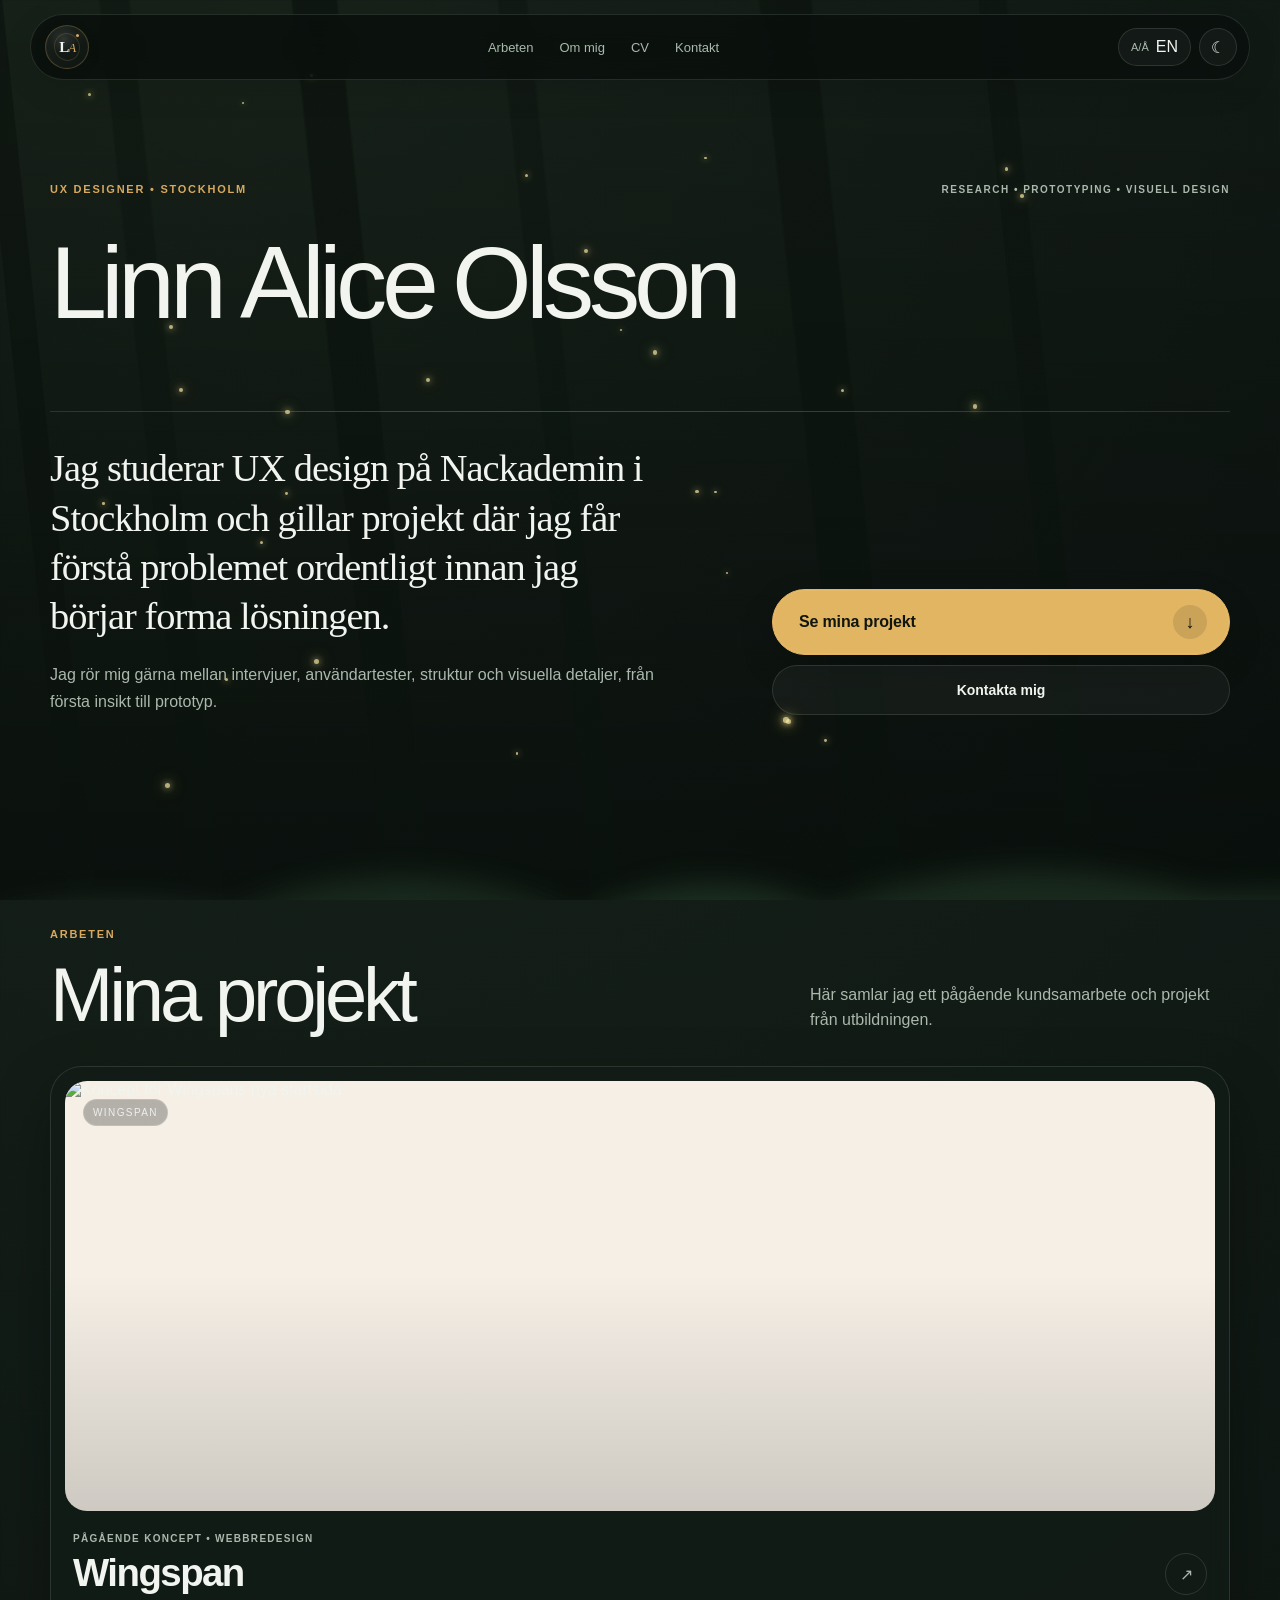
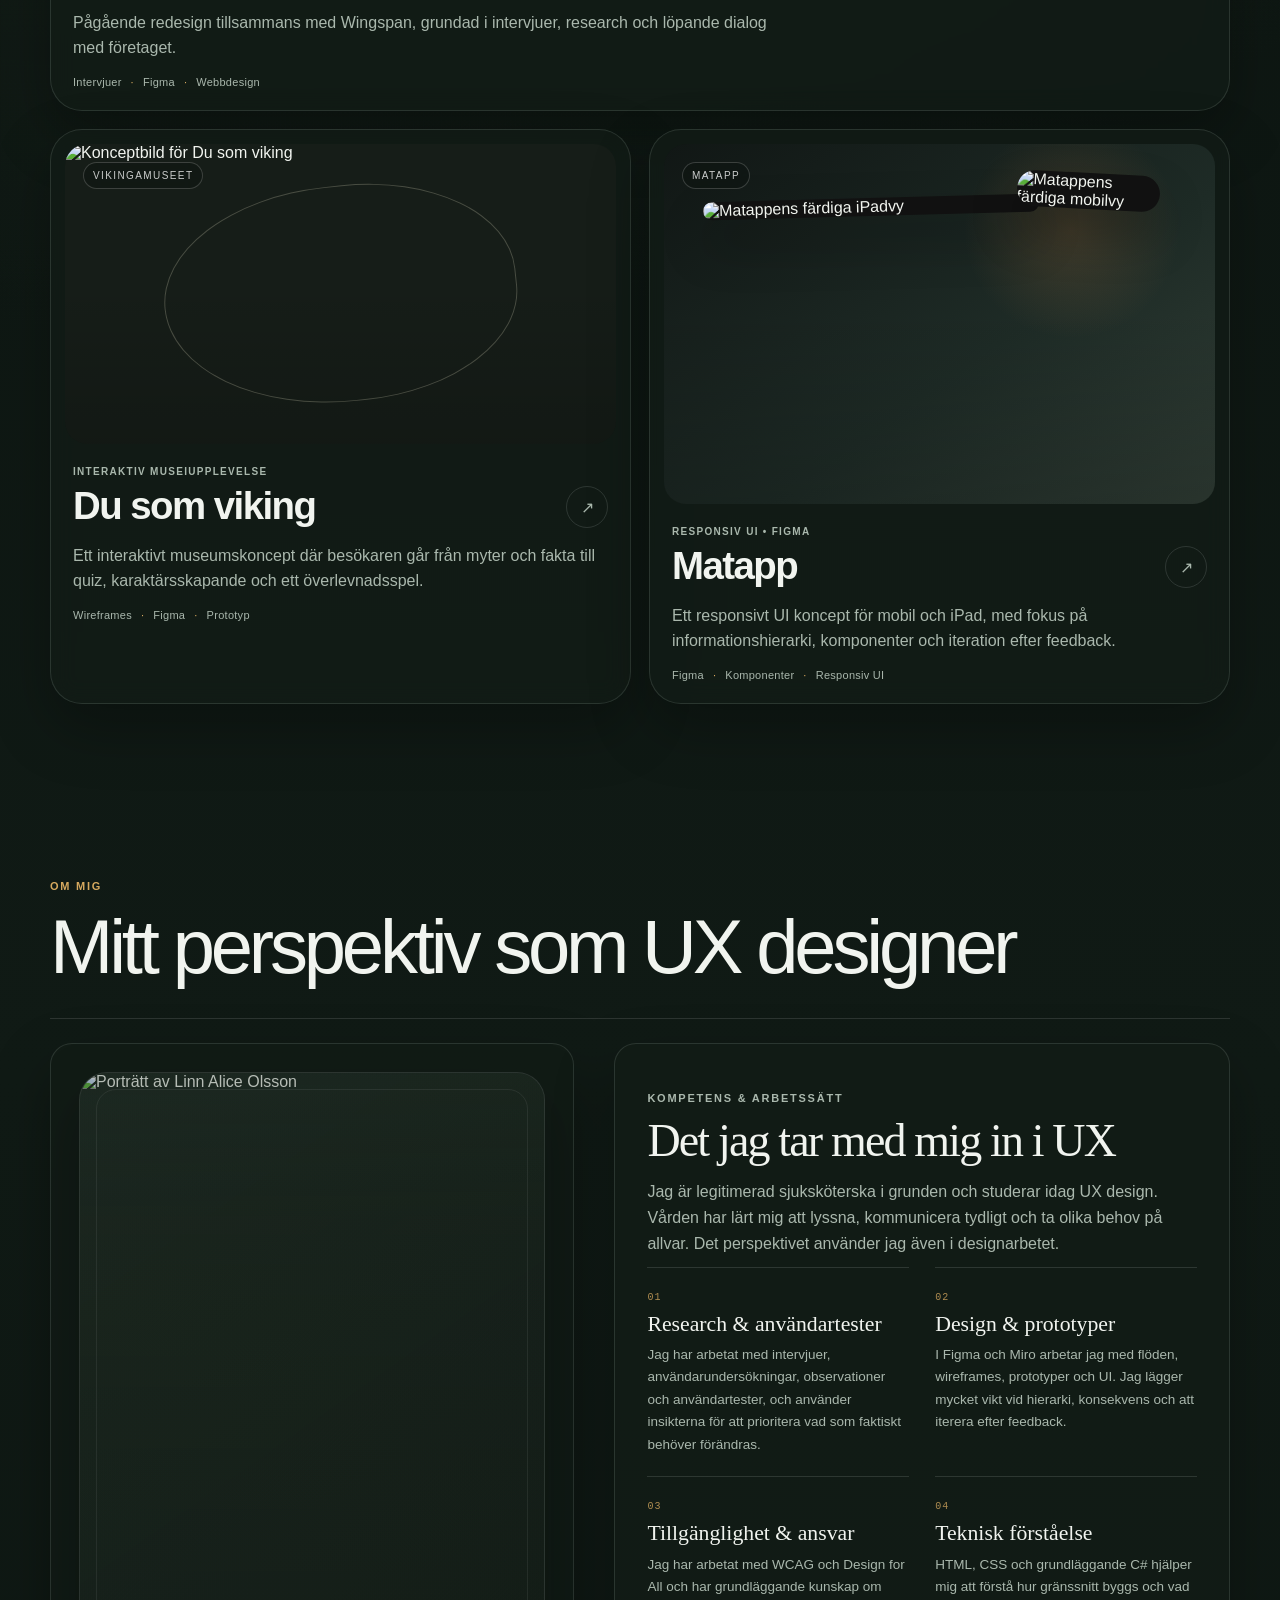
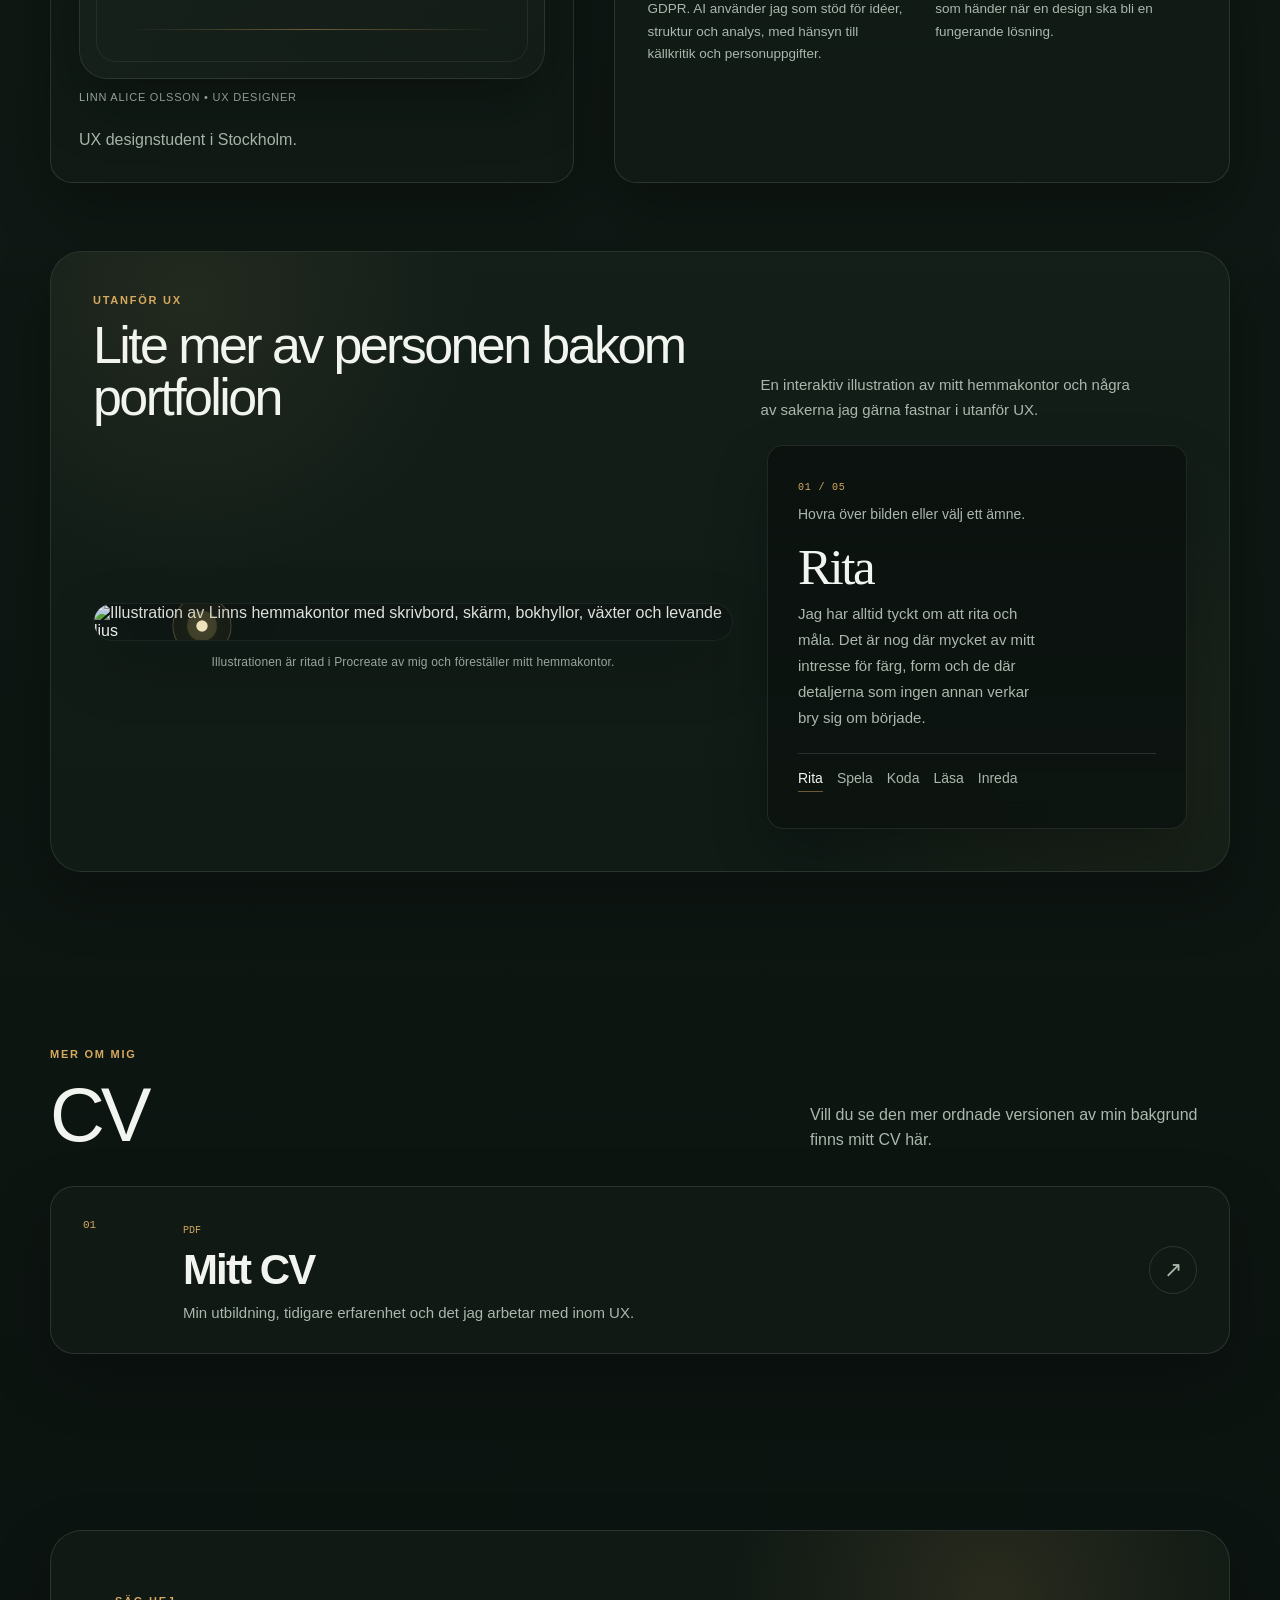
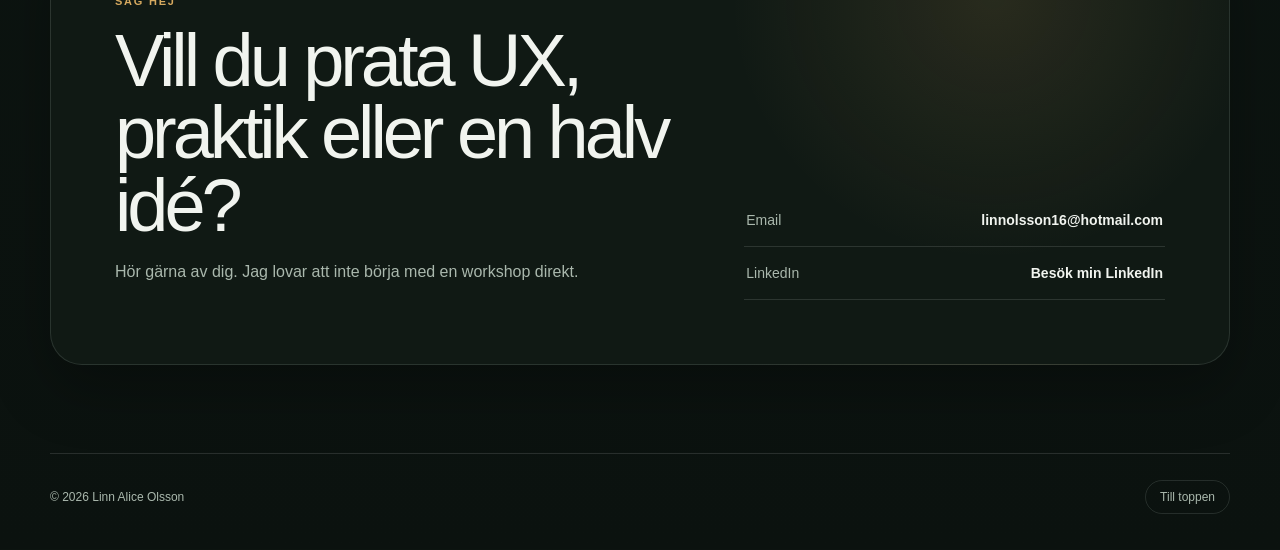
==== index.html @ 0272a180 "Add files via upload" ====
<!doctype html>
<html lang="sv" data-theme="dark">
<head>
 <meta charset="utf-8" />
 <meta name="viewport" content="width=device-width, initial-scale=1" />
 <meta name="description" content="Portfolio för Linn Alice Olsson, UX Designer i Stockholm" />
 <title>Linn Alice Olsson | UX Designer</title>
 <link rel="stylesheet" href="styles.css" />
 <script>
  // Dark mode is the default. If the visitor has chosen before, remember it.
  const savedTheme = localStorage.getItem("linnalice-theme");
    document.documentElement.dataset.theme = savedTheme || "dark";
 </script>
</head>

<body>
 <div class="forest-backdrop" aria-hidden="true"></div>
 <div class="fireflies" id="fireflies" aria-hidden="true"></div>

 <header class="site-header">
  <a class="brand brand-icon-only" href="index.html" aria-label="Linn Alice Olsson, startsida">
      <span class="brand-mark brand-mark-refined" aria-hidden="true">
        <span class="brand-monogram">
          <span class="brand-l">L</span><span class="brand-a">A</span>
        </span>
        <span class="brand-orbit"></span>
        <span class="brand-dot"></span>
      </span>
    </a>

  <button class="mobile-menu-btn" type="button" aria-label="Öppna meny" aria-expanded="false">
   <span></span><span></span>
  </button>

  <nav class="main-nav" aria-label="Primary navigation">
   <a href="#work" data-i18n="navWork">Arbeten</a>
   <a href="#about" data-i18n="navAbout">Om mig</a>
   <a href="#documents" data-i18n="navDocuments">CV</a>
   <a href="#contact" data-i18n="navContact">Kontakt</a>
  </nav>

  <div class="nav-actions">
   <button class="control-btn" id="languageToggle" type="button" aria-label="Switch language">
    <span class="control-icon" aria-hidden="true">A/Å</span>
    <span id="languageLabel">EN</span>
   </button>

   <button class="control-btn icon-only" id="themeToggle" type="button" aria-label="Switch theme">
    <span class="theme-icon moon" aria-hidden="true">☾</span>
    <span class="theme-icon sun" aria-hidden="true">☀</span>
   </button>
  </div>
 </header>

 <main>
  <section class="hero section-shell">
   <div class="hero-topline">
    <p class="eyebrow" data-i18n="heroEyebrow">UX DESIGNER • STOCKHOLM</p>
    <p class="hero-meta" data-i18n="heroMeta">RESEARCH • PROTOTYPING • VISUELL DESIGN</p>
   </div>

   <h1 class="name-banner" aria-label="Linn Alice Olsson">
    <span class="sr-only">Linn Alice Olsson</span>

    <span class="name-word" aria-hidden="true">
     <span class="name-letter" style="--i:0">L</span>
     <span class="name-letter" style="--i:1">i</span>
     <span class="name-letter" style="--i:2">n</span>
     <span class="name-letter" style="--i:3">n</span>
    </span>

    <span class="name-word" aria-hidden="true">
     <span class="name-letter" style="--i:4">A</span>
     <span class="name-letter" style="--i:5">l</span>
     <span class="name-letter" style="--i:6">i</span>
     <span class="name-letter" style="--i:7">c</span>
     <span class="name-letter" style="--i:8">e</span>
    </span>

    <span class="name-word" aria-hidden="true">
     <span class="name-letter" style="--i:9">O</span>
     <span class="name-letter" style="--i:10">l</span>
     <span class="name-letter" style="--i:11">s</span>
     <span class="name-letter" style="--i:12">s</span>
     <span class="name-letter" style="--i:13">o</span>
     <span class="name-letter" style="--i:14">n</span>
    </span>

    <span class="name-hover-particles" aria-hidden="true"></span>
    <span class="name-wind-lines" aria-hidden="true">
     <i></i><i></i><i></i><i></i><i></i><i></i>
    </span>
   </h1>

   <div class="hero-divider" aria-hidden="true"></div>

   <div class="hero-lower">
    <div class="hero-copy">
     <p class="hero-intro" data-i18n="heroIntro">Jag studerar UX design på Nackademin i Stockholm och gillar projekt där jag får förstå problemet ordentligt innan jag börjar forma lösningen.</p>
     <p class="hero-detail" data-i18n="heroDetail">Jag rör mig gärna mellan intervjuer, användartester, struktur och visuella detaljer, från första insikt till prototyp.</p>
    </div>

    <div class="hero-actions">
     <a class="btn btn-primary hero-project-btn" href="#work">
      <span data-i18n="heroWork">Se mina projekt</span>
      <span class="btn-arrow" aria-hidden="true">↓</span>
     </a>
     <a class="btn btn-secondary hero-contact-btn" href="#contact" data-i18n="heroContact">Kontakta mig</a>
    </div>
   </div>
  </section>

  <section class="work section-shell" id="work">
   <div class="section-heading">
    <div>
     <p class="eyebrow" data-i18n="workEyebrow">ARBETEN</p>
     <h2 data-i18n="workTitle">Mina projekt</h2>
    </div>
    <p class="section-description" data-i18n="workDescription">Här samlar jag ett pågående kundsamarbete och projekt från utbildningen. </p>
   </div>

   <div class="project-grid">
    <a class="project-card project-featured" href="wingspan.html">
     <div class="project-art art-wingspan project-art-image">
            <img src="assets/wingspan-concept-home.png" alt="Koncept för Wingspans nya startsida" />
            <span class="art-label">WINGSPAN</span>
          </div>
          <div class="project-meta">
      <div>
       <p class="project-kicker" data-i18n="project2Kicker">PÅGÅENDE KONCEPT • WEBBREDESIGN</p>
       <h3 data-i18n="project2Title">Wingspan</h3>
      </div>
      <span class="project-arrow" aria-hidden="true">↗</span>
     </div>
     <p class="project-summary" data-i18n="project2Summary">Pågående redesign tillsammans med Wingspan, grundad i intervjuer, research och löpande dialog med företaget.</p>
     <div class="project-tags">
      <span data-i18n="tagWingspan1">Intervjuer</span><span data-i18n="tagWingspan2">Figma</span><span data-i18n="tagWingspan3">Webbdesign</span>
     </div>
    </a>

    <a class="project-card" href="vikingamuseet.html">
     <div class="project-art art-viking project-art-image">
      <img src="assets/viking-room-concept.png" alt="Konceptbild för Du som viking" />
      <span class="art-label">VIKINGAMUSEET</span>
     </div>
     <div class="project-meta">
      <div>
       <p class="project-kicker" data-i18n="project1Kicker">INTERAKTIV MUSEIUPPLEVELSE</p>
       <h3 data-i18n="project1Title">Du som viking</h3>
      </div>
      <span class="project-arrow" aria-hidden="true">↗</span>
     </div>
     <p class="project-summary" data-i18n="project1Summary">Ett interaktivt museumskoncept där besökaren går från myter och fakta till quiz, karaktärsskapande och ett överlevnadsspel.</p>
     <div class="project-tags">
      <span data-i18n="tagViking1">Wireframes</span><span data-i18n="tagViking2">Figma</span><span data-i18n="tagViking3">Prototyp</span>
     </div>
    </a>

    <a class="project-card" href="matapp.html">
     <div class="project-art art-food matapp-card-art">
      <div class="matapp-card-ipad">
        <img src="assets/matapp-ipad-final.png" alt="Matappens färdiga iPadvy" />
      </div>
      <div class="matapp-card-phone">
        <img src="assets/matapp-mobile-final.png" alt="Matappens färdiga mobilvy" />
      </div>
      <span class="art-label">MATAPP</span>
     </div>
     <div class="project-meta">
      <div>
       <p class="project-kicker" data-i18n="project4Kicker">RESPONSIV UI • FIGMA</p>
       <h3 data-i18n="project4Title">Matapp</h3>
      </div>
      <span class="project-arrow" aria-hidden="true">↗</span>
     </div>
     <p class="project-summary" data-i18n="project4Summary">Ett responsivt UI koncept för mobil och iPad, med fokus på informationshierarki, komponenter och iteration efter feedback.</p>
     <div class="project-tags"><span data-i18n="tagMatapp1">Figma</span><span data-i18n="tagMatapp2">Komponenter</span><span data-i18n="tagMatapp3">Responsiv UI</span></div>
    </a>
   </div>
  </section>

  <section class="about section-shell" id="about">
   <div class="section-heading">
    <div>
     <p class="eyebrow" data-i18n="aboutEyebrow">OM MIG</p>
     <h2 data-i18n="aboutTitle">Mitt perspektiv som UX designer</h2>
    </div>
   </div>

   <div class="about-hybrid">
    <div class="about-story-card">
     <figure class="about-portrait">
      <div class="portrait-frame">
       <img class="portrait-image" src="assets/linn-portrait.jpg" alt="Porträtt av Linn Alice Olsson" />
       <span class="portrait-tint" aria-hidden="true"></span>
      </div>
      <figcaption data-i18n="portraitCaption">Linn Alice Olsson • UX Designer</figcaption>
     </figure>

     <div class="about-copy about-copy-compact">
      <p class="about-short" data-i18n="aboutShort">UX designstudent i Stockholm.</p>
     </div>
    </div>

    <div class="competence-compact-card" aria-labelledby="competenceTitle">
     <div class="competence-compact-intro">
      <p class="eyebrow" data-i18n="competenceEyebrow">KOMPETENS & ARBETSSÄTT</p>
      <h3 id="competenceTitle" data-i18n="competenceTitle">Det jag tar med mig in i UX</h3>
      <p data-i18n="competenceIntro">Jag är legitimerad sjuksköterska i grunden och studerar idag UX design. Vården har lärt mig att lyssna, kommunicera tydligt och ta olika behov på allvar. Det perspektivet använder jag även i designarbetet.</p>
     </div>

     <div class="competence-compact-grid">
      <article class="competence-compact-item">
       <span class="competence-index" aria-hidden="true">01</span>
       <h4 data-i18n="competenceResearchTitle">Research & användartester</h4>
       <p data-i18n="competenceResearchBody">Jag har arbetat med intervjuer, användarundersökningar, observationer och användartester, och använder insikterna för att prioritera vad som faktiskt behöver förändras.</p>
      </article>

      <article class="competence-compact-item">
       <span class="competence-index" aria-hidden="true">02</span>
       <h4 data-i18n="competenceDesignTitle">Design & prototyper</h4>
       <p data-i18n="competenceDesignBody">I Figma och Miro arbetar jag med flöden, wireframes, prototyper och UI. Jag lägger mycket vikt vid hierarki, konsekvens och att iterera efter feedback.</p>
      </article>

      <article class="competence-compact-item">
       <span class="competence-index" aria-hidden="true">03</span>
       <h4 data-i18n="competenceResponsibleTitle">Tillgänglighet & ansvar</h4>
       <p data-i18n="competenceResponsibleBody">Jag har arbetat med WCAG och Design for All och har grundläggande kunskap om GDPR. AI använder jag som stöd för idéer, struktur och analys, med hänsyn till källkritik och personuppgifter.</p>
      </article>

      <article class="competence-compact-item">
       <span class="competence-index" aria-hidden="true">04</span>
       <h4 data-i18n="competenceTechTitle">Teknisk förståelse</h4>
       <p data-i18n="competenceTechBody">HTML, CSS och grundläggande C# hjälper mig att förstå hur gränssnitt byggs och vad som händer när en design ska bli en fungerande lösning.</p>
      </article>
     </div>
    </div>
   </div>
  </section>

  <section class="personal-sequence section-shell" id="personal">
   <div class="personal-sequence-inner">
    <div class="personal-sequence-heading">
     <div>
      <p class="eyebrow" data-i18n="personalEyebrow">UTANFÖR UX</p>
      <h2 data-i18n="personalTitle">Lite mer av personen bakom portfolion</h2>
     </div>
     <p data-i18n="personalIntro">En interaktiv illustration av mitt hemmakontor och några av sakerna jag gärna fastnar i utanför UX.</p>
    </div>

    <div class="personal-world-grid">
     <figure class="personal-artwork personal-artwork-interactive">
      <div class="personal-artwork-frame interactive-office-frame">
       <img src="assets/home-office-illustration.jpg" alt="Illustration av Linns hemmakontor med skrivbord, skärm, bokhyllor, växter och levande ljus" loading="lazy" />

       <button class="office-hotspot hotspot-read" type="button" data-fact="read" aria-label="Läsa"></button>
       <button class="office-hotspot hotspot-draw" type="button" data-fact="draw" aria-label="Rita"></button>
       <button class="office-hotspot hotspot-game" type="button" data-fact="game" aria-label="Spela"></button>
       <button class="office-hotspot hotspot-code" type="button" data-fact="code" aria-label="Koda"></button>
       <button class="office-hotspot hotspot-interior" type="button" data-fact="interior" aria-label="Inreda"></button>
      </div>
      <figcaption data-i18n="homeOfficeCaption">Illustrationen är ritad i Procreate av mig och föreställer mitt hemmakontor.</figcaption>
     </figure>

     <div class="personal-world-panel" aria-live="polite">
      <div class="personal-world-topline">
       <span class="personal-world-index" id="personalWorldIndex">01 / 05</span>
       <p class="personal-world-instruction" data-i18n="personalInstruction">Hovra över bilden eller välj ett ämne.</p>
      </div>

      <div class="personal-world-content">
       <p class="personal-world-word" id="personalWorldWord" data-i18n="personalDrawWord">Rita</p>
       <p class="personal-world-copy" id="personalWorldCopy" data-i18n="personalDrawCopy">Jag har alltid tyckt om att rita och måla. Det är nog där mycket av mitt intresse för färg, form och de där detaljerna som ingen annan verkar bry sig om började.</p>
      </div>

      <div class="personal-world-topics" id="personalWorldTopics" aria-label="Personliga intressen">
       <button class="personal-topic-btn is-active" type="button" data-fact="draw" data-i18n="personalDrawWord">Rita</button>
       <button class="personal-topic-btn" type="button" data-fact="game" data-i18n="personalGameWord">Spela</button>
       <button class="personal-topic-btn" type="button" data-fact="code" data-i18n="personalCodeWord">Koda</button>
       <button class="personal-topic-btn" type="button" data-fact="read" data-i18n="personalReadWord">Läsa</button>
       <button class="personal-topic-btn" type="button" data-fact="interior" data-i18n="personalInteriorWord">Inreda</button>
      </div>
     </div>
    </div>
   </div>
  </section>

  <section class="documents section-shell" id="documents">
   <div class="section-heading">
    <div>
     <p class="eyebrow" data-i18n="documentsEyebrow">MER OM MIG</p>
     <h2 data-i18n="documentsTitle">CV</h2>
    </div>
    <p class="section-description" data-i18n="documentsDescription">Vill du se den mer ordnade versionen av min bakgrund finns mitt CV här.</p>
   </div>

   <div class="document-grid">
    <a class="document-card" href="assets/Linn-Alice-CV.pdf" target="_blank" rel="noopener noreferrer">
     <span class="document-index">01</span>
     <div>
      <p class="document-label">PDF</p>
      <h3 data-i18n="cvTitle">Mitt CV</h3>
      <p data-i18n="cvBody">Min utbildning, tidigare erfarenhet och det jag arbetar med inom UX.</p>
     </div>
     <span class="document-arrow">↗</span>
    </a>
   </div>
  </section>

  <section class="contact section-shell" id="contact">
   <div class="contact-card">
    <div>
     <p class="eyebrow" data-i18n="contactEyebrow">SÄG HEJ</p>
     <h2 data-i18n="contactTitle">Vill du prata UX, praktik eller en halv idé?</h2>
     <p data-i18n="contactBody">Hör gärna av dig. Jag lovar att inte börja med en workshop direkt.</p>
    </div>

    <div class="contact-links">
     <a href="mailto:linnolsson16@hotmail.com">
      <span>Email</span>
      <strong>linnolsson16@hotmail.com</strong>
     </a>
     <a href="https://se.linkedin.com/in/linn-olsson-0a3868138" target="_blank" rel="noopener noreferrer">
      <span>LinkedIn</span>
      <strong data-i18n="linkedinText">Besök min LinkedIn</strong>
     </a>
    </div>
   </div>
  </section>
 </main>

 <footer class="site-footer section-shell">
  <p class="footer-name">© <span id="year"></span> Linn Alice Olsson</p>
  <button class="footer-top-button" type="button" data-i18n="footerTop" aria-label="Till toppen">
   <span data-i18n="footerTop">Till toppen</span>
   <span aria-hidden="true">↑</span>
  </button>
 </footer>

 <script src="script.js"></script>
</body>
</html>
---- styles.css ----
:root {
  --bg: #0b120f;
  --bg-soft: #101a15;
  --surface: rgba(18, 29, 23, 0.72);
  --surface-strong: #14211a;
  --surface-border: rgba(230, 240, 232, 0.12);
  --text: #f1f4ef;
  --muted: #aab8ad;
  --accent: #d6a95f;
  --accent-2: #8fa88c;
  --moss: #57725a;
  --line: rgba(255,255,255,0.12);
  --nav: rgba(9, 15, 12, 0.78);
  --shadow: 0 24px 60px rgba(0,0,0,0.28);
  --radius-xl: 32px;
  --radius-lg: 24px;
  --radius-md: 18px;
  --max: 1180px;
}

html[data-theme="light"] {
  --bg: #eef0e7;
  --bg-soft: #e4e9dd;
  --surface: rgba(248, 249, 244, 0.76);
  --surface-strong: #f8f9f4;
  --surface-border: rgba(40, 60, 45, 0.12);
  --text: #172019;
  --muted: #5d6c61;
  --accent: #8c5f26;
  --accent-2: #687d65;
  --moss: #6f846c;
  --line: rgba(28, 44, 33, 0.14);
  --nav: rgba(241, 243, 235, 0.82);
  --shadow: 0 24px 60px rgba(54,70,58,0.12);
}

* {
  box-sizing: border-box;
}

html {
  scroll-behavior: smooth;
  background: var(--bg);
}

body {
  margin: 0;
  min-height: 100vh;
  position: relative;
  isolation: isolate;
  color: var(--text);
  background:
    radial-gradient(circle at 20% 0%, rgba(104, 131, 96, 0.15), transparent 36%),
    linear-gradient(180deg, var(--bg) 0%, var(--bg-soft) 50%, var(--bg) 100%);
  font-family: Inter, ui-sans-serif, -apple-system, BlinkMacSystemFont, "Segoe UI", sans-serif;
  transition: background 500ms ease, color 300ms ease;
  overflow-x: hidden;
}

a {
  color: inherit;
  text-decoration: none;
}

button, a {
  -webkit-tap-highlight-color: transparent;
}

button {
  font: inherit;
}

::selection {
  background: var(--accent);
  color: #10130f;
}

.forest-backdrop {
  position: fixed;
  inset: 0;
  pointer-events: none;
  z-index: 0;
  overflow: hidden;
  opacity: 0.72;
  transition: opacity 500ms ease;
}

.forest-backdrop::before {
  content: "";
  position: absolute;
  inset: 0;
  background:
    linear-gradient(84deg, transparent 0 5%, rgba(8, 15, 11, .68) 5.1% 7%, transparent 7.1% 14%, rgba(8,15,11,.5) 14.2% 16.2%, transparent 16.4% 28%, rgba(8,15,11,.74) 28.2% 31.3%, transparent 31.5% 43%, rgba(8,15,11,.45) 43.2% 45.1%, transparent 45.3% 62%, rgba(8,15,11,.62) 62.2% 65.8%, transparent 66% 78%, rgba(8,15,11,.47) 78.1% 80%, transparent 80.2%),
    linear-gradient(180deg, rgba(17, 31, 23, .1), rgba(3, 7, 5, .72));
  filter: blur(.2px);
}

.forest-backdrop::after {
  content: "";
  position: absolute;
  left: -5vw;
  right: -5vw;
  bottom: -10vh;
  height: 54vh;
  background:
    radial-gradient(ellipse at 13% 100%, rgba(46, 72, 51, .9) 0 12%, transparent 13%),
    radial-gradient(ellipse at 33% 100%, rgba(36, 62, 43, .84) 0 16%, transparent 17%),
    radial-gradient(ellipse at 55% 100%, rgba(40, 70, 48, .88) 0 15%, transparent 16%),
    radial-gradient(ellipse at 78% 100%, rgba(40, 66, 45, .82) 0 17%, transparent 18%),
    radial-gradient(ellipse at 95% 100%, rgba(41, 67, 47, .76) 0 14%, transparent 15%);
  filter: blur(14px);
  opacity: .8;
}

html[data-theme="light"] .forest-backdrop {
  opacity: .48;
}

html[data-theme="light"] .forest-backdrop::before {
  background:
    linear-gradient(84deg, transparent 0 5%, rgba(77, 99, 75, .24) 5.1% 7%, transparent 7.1% 14%, rgba(77,99,75,.17) 14.2% 16.2%, transparent 16.4% 28%, rgba(77,99,75,.24) 28.2% 31.3%, transparent 31.5% 43%, rgba(77,99,75,.14) 43.2% 45.1%, transparent 45.3% 62%, rgba(77,99,75,.22) 62.2% 65.8%, transparent 66% 78%, rgba(77,99,75,.16) 78.1% 80%, transparent 80.2%),
    radial-gradient(circle at 65% 7%, rgba(255, 248, 198, .72), transparent 18%);
}

.fireflies {
  position: fixed;
  inset: 0;
  z-index: 1;
  pointer-events: none;
  overflow: hidden;
  transition: opacity 300ms ease;
}

html[data-theme="light"] .fireflies {
  opacity: 0;
  visibility: hidden;
}

.firefly {
  position: absolute;
  width: var(--size);
  height: var(--size);
  left: var(--x);
  top: var(--y);
  border-radius: 50%;
  background: #fff0a8;
  box-shadow:
    0 0 6px rgba(255, 239, 166, 1),
    0 0 14px rgba(255, 225, 120, .95),
    0 0 28px rgba(255, 205, 78, .72),
    0 0 44px rgba(255, 193, 57, .35);
  opacity: .7;
  animation:
    drift var(--drift) ease-in-out infinite alternate,
    glow var(--blink) ease-in-out infinite;
  animation-delay: var(--delay);
}

@keyframes drift {
  from { transform: translate3d(-12px, 10px, 0); }
  to   { transform: translate3d(var(--dx), var(--dy), 0); }
}

@keyframes glow {
  0%, 100% { opacity: .38; }
  45% { opacity: 1; }
  65% { opacity: .62; }
}


/* Keep the fixed forest and fireflies above the page background,
   while all real content stays safely above them. */
body > main,
body > footer {
  position: relative;
  z-index: 2;
}

.site-header {
  position: sticky;
  top: 0;
  z-index: 30;
  width: min(calc(100% - 28px), 1220px);
  margin: 14px auto 0;
  padding: 10px 12px 10px 14px;
  display: grid;
  grid-template-columns: auto 1fr auto;
  align-items: center;
  gap: 22px;
  border: 1px solid var(--surface-border);
  border-radius: 999px;
  background: var(--nav);
  backdrop-filter: blur(18px) saturate(140%);
  -webkit-backdrop-filter: blur(18px) saturate(140%);
  box-shadow: 0 10px 32px rgba(0,0,0,.1);
}

.brand {
  display: inline-flex;
  align-items: center;
  gap: 10px;
  font-weight: 650;
  letter-spacing: -0.02em;
}

.brand-mark {
  position: relative;
  width: 40px;
  height: 40px;
  display: grid;
  place-items: center;
  border: 1px solid var(--surface-border);
  border-radius: 50%;
  background: linear-gradient(145deg, rgba(255,255,255,.09), rgba(255,255,255,.02));
}

.brand-name {
  font-size: 14px;
}

.main-nav {
  display: flex;
  justify-content: center;
  gap: 26px;
  font-size: 13px;
  color: var(--muted);
}

.main-nav a {
  position: relative;
  transition: color 180ms ease;
}

.main-nav a::after {
  content: "";
  position: absolute;
  left: 0;
  right: 100%;
  bottom: -7px;
  height: 1px;
  background: var(--accent);
  transition: right 180ms ease;
}

.main-nav a:hover {
  color: var(--text);
}

.main-nav a:hover::after {
  right: 0;
}

.nav-actions {
  display: flex;
  gap: 8px;
}

.control-btn {
  height: 38px;
  padding: 0 12px;
  display: inline-flex;
  align-items: center;
  gap: 7px;
  border: 1px solid var(--surface-border);
  border-radius: 999px;
  color: var(--text);
  background: rgba(255,255,255,.04);
  cursor: pointer;
  transition: transform 180ms ease, border-color 180ms ease, background 180ms ease;
}

.control-btn:hover {
  transform: translateY(-1px);
  border-color: rgba(214,169,95,.45);
  background: rgba(255,255,255,.07);
}

.control-icon {
  color: var(--muted);
  font-size: 11px;
}

.icon-only {
  width: 38px;
  padding: 0;
  justify-content: center;
}

.sun {
  display: none;
}

html[data-theme="light"] .moon {
  display: none;
}

html[data-theme="light"] .sun {
  display: inline;
}

.section-shell {
  width: min(calc(100% - 40px), var(--max));
  margin-inline: auto;
}

.hero {
  min-height: calc(92vh - 72px);
  display: grid;
  grid-template-columns: minmax(0, 1.35fr) minmax(260px, .65fr);
  align-items: end;
  gap: 52px;
  padding-top: clamp(110px, 15vh, 190px);
  padding-bottom: 90px;
}

.hero-copy {
  max-width: 860px;
}

.eyebrow {
  margin: 0 0 18px;
  color: var(--accent);
  font-size: 11px;
  font-weight: 700;
  letter-spacing: .16em;
}

.hero h1,
.section-heading h2,
.contact-card h2,
.case-hero h1 {
  margin: 0;
  font-weight: 520;
  letter-spacing: -0.055em;
  line-height: .98;
}

.hero h1 {
  max-width: 880px;
  font-size: clamp(54px, 8vw, 106px);
}

.hero h1 em {
  display: block;
  color: var(--muted);
  font-family: Georgia, "Times New Roman", serif;
  font-weight: 400;
}

.hero-intro {
  max-width: 700px;
  margin: 30px 0 0;
  color: var(--muted);
  font-size: clamp(18px, 2vw, 22px);
  line-height: 1.55;
}

.hero-actions {
  display: flex;
  flex-wrap: wrap;
  gap: 12px;
  margin-top: 32px;
}

.btn {
  min-height: 48px;
  padding: 0 18px;
  display: inline-flex;
  align-items: center;
  justify-content: center;
  border-radius: 999px;
  border: 1px solid var(--surface-border);
  font-size: 14px;
  font-weight: 650;
  transition: transform 180ms ease, background 180ms ease, border-color 180ms ease;
}

.btn:hover {
  transform: translateY(-2px);
}

.btn-primary {
  color: #13150f;
  border-color: var(--accent);
  background: var(--accent);
}

.btn-secondary {
  background: rgba(255,255,255,.04);
}

.hero-note {
  max-width: 340px;
  align-self: center;
  padding: 24px;
  border-top: 1px solid var(--line);
  border-bottom: 1px solid var(--line);
  color: var(--muted);
}

.note-number {
  display: block;
  margin-bottom: 44px;
  color: var(--accent);
  font-family: ui-monospace, SFMono-Regular, Menlo, monospace;
  font-size: 11px;
}

.hero-note p {
  margin: 0;
  line-height: 1.6;
}

.work,
.about,
.documents,
.contact {
  padding: 88px 0;
}

.section-heading {
  display: flex;
  align-items: end;
  justify-content: space-between;
  gap: 32px;
  margin-bottom: 34px;
}

.section-heading h2 {
  font-size: clamp(44px, 6vw, 76px);
}

.section-description {
  max-width: 420px;
  margin: 0;
  color: var(--muted);
  line-height: 1.55;
}

.project-grid {
  display: grid;
  grid-template-columns: repeat(2, minmax(0, 1fr));
  gap: 18px;
}

.project-card {
  position: relative;
  min-width: 0;
  padding: 14px;
  overflow: hidden;
  border: 1px solid var(--surface-border);
  border-radius: var(--radius-xl);
  background: var(--surface);
  backdrop-filter: blur(12px);
  box-shadow: var(--shadow);
  transition: transform 260ms cubic-bezier(.2,.8,.2,1), border-color 260ms ease, background 260ms ease;
}

.project-card:hover {
  transform: translateY(-6px);
  border-color: rgba(214,169,95,.38);
}

.project-featured {
  grid-column: span 2;
}

.project-art {
  position: relative;
  min-height: 300px;
  overflow: hidden;
  border-radius: 22px;
  isolation: isolate;
}

.project-featured .project-art {
  min-height: 430px;
}

.project-art::after {
  content: "";
  position: absolute;
  inset: 0;
  z-index: -1;
  background: linear-gradient(180deg, transparent 45%, rgba(0,0,0,.16));
}

.art-label {
  position: absolute;
  top: 18px;
  left: 18px;
  z-index: 3;
  padding: 7px 9px;
  border: 1px solid rgba(255,255,255,.18);
  border-radius: 999px;
  background: rgba(10,15,12,.28);
  color: rgba(255,255,255,.78);
  font-size: 10px;
  letter-spacing: .14em;
  backdrop-filter: blur(8px);
}

.art-viking {
  background:
    radial-gradient(circle at 76% 28%, rgba(228, 178, 99, .38), transparent 21%),
    linear-gradient(135deg, #26382c, #111d16 52%, #243829);
}

.art-viking::before {
  content: "";
  position: absolute;
  inset: 14% 18%;
  border: 1px solid rgba(230,223,197,.24);
  border-radius: 50% 48% 47% 53%;
  transform: rotate(-6deg);
}

.art-orbit {
  position: absolute;
  left: 50%;
  top: 51%;
  width: min(44vw, 340px);
  aspect-ratio: 1;
  border: 1px dashed rgba(233,201,141,.34);
  border-radius: 50%;
  transform: translate(-50%,-50%);
}

.art-card {
  position: absolute;
  width: 34%;
  height: 62%;
  left: 50%;
  top: 50%;
  border-radius: 22px;
  background:
    linear-gradient(180deg, rgba(255,255,255,.18), rgba(255,255,255,.03)),
    linear-gradient(145deg, #5f705e, #29392e);
  border: 1px solid rgba(255,255,255,.14);
  transform: translate(-50%,-50%) rotate(4deg);
  box-shadow: 0 28px 50px rgba(0,0,0,.25);
}

.art-wingspan {
  background:
    linear-gradient(145deg, #151d19, #23362b 70%, #3c4c3d);
}

.browser-frame {
  position: absolute;
  width: 74%;
  height: 64%;
  left: 13%;
  top: 18%;
  border: 1px solid rgba(255,255,255,.18);
  border-radius: 18px;
  background:
    linear-gradient(180deg, rgba(255,255,255,.08) 0 18%, transparent 18%),
    linear-gradient(135deg, rgba(222,235,214,.10), rgba(255,255,255,.02));
  box-shadow: 0 26px 44px rgba(0,0,0,.24);
}

.browser-frame::before,
.browser-frame::after {
  content: "";
  position: absolute;
  left: 8%;
  right: 8%;
  height: 14%;
  border-radius: 10px;
  background: rgba(255,255,255,.08);
}

.browser-frame::before { top: 33%; }
.browser-frame::after { top: 57%; }

.browser-frame i {
  position: relative;
  z-index: 2;
  display: inline-block;
  width: 5px;
  height: 5px;
  margin: 12px 0 0 5px;
  border-radius: 50%;
  background: rgba(255,255,255,.36);
}
.browser-frame i:first-child { margin-left: 13px; }

.art-streaming {
  background:
    radial-gradient(circle at 35% 30%, rgba(204, 150, 84, .34), transparent 26%),
    linear-gradient(145deg, #171818, #2a2420 54%, #364034);
}

.play-symbol {
  position: absolute;
  left: 50%;
  top: 44%;
  transform: translate(-50%,-50%);
  display: grid;
  place-items: center;
  width: 92px;
  height: 92px;
  border-radius: 50%;
  border: 1px solid rgba(255,255,255,.2);
  background: rgba(255,255,255,.08);
  color: rgba(255,255,255,.72);
  font-size: 22px;
  backdrop-filter: blur(8px);
}

.caption-bars {
  position: absolute;
  left: 24%;
  right: 24%;
  bottom: 24%;
  height: 9px;
  border-radius: 999px;
  background: rgba(255,255,255,.28);
  box-shadow: 0 18px 0 rgba(255,255,255,.16);
}

.art-food {
  background:
    radial-gradient(circle at 70% 20%, rgba(218, 177, 97, .22), transparent 28%),
    linear-gradient(145deg, #233125, #18231a 54%, #424538);
}

.phone {
  position: absolute;
  width: 39%;
  height: 78%;
  left: 50%;
  top: 54%;
  transform: translate(-50%,-50%) rotate(-3deg);
  padding: 11% 9%;
  border: 1px solid rgba(255,255,255,.19);
  border-radius: 28px;
  background: linear-gradient(180deg, #e7e4d6, #c9ccbd);
  box-shadow: 0 28px 44px rgba(0,0,0,.28);
}

.phone span,
.phone i {
  display: block;
  border-radius: 999px;
  background: rgba(48,65,52,.28);
}
.phone span { height: 11%; margin-bottom: 22%; }
.phone i { height: 8%; margin-top: 13%; }
.phone i:nth-of-type(2) { width: 76%; }
.phone i:nth-of-type(3) { width: 54%; }

.project-meta {
  display: flex;
  justify-content: space-between;
  align-items: end;
  gap: 16px;
  padding: 22px 8px 0;
}

.project-kicker {
  margin: 0 0 7px;
  color: var(--muted);
  font-size: 10px;
  font-weight: 700;
  letter-spacing: .13em;
}

.project-meta h3 {
  margin: 0;
  font-size: clamp(28px, 3vw, 40px);
  font-weight: 560;
  letter-spacing: -0.04em;
}

.project-arrow {
  width: 42px;
  height: 42px;
  display: grid;
  place-items: center;
  border: 1px solid var(--line);
  border-radius: 50%;
  color: var(--muted);
  transition: transform 180ms ease, color 180ms ease, border-color 180ms ease;
}

.project-card:hover .project-arrow {
  transform: translate(2px,-2px);
  color: var(--accent);
  border-color: rgba(214,169,95,.36);
}

.project-summary {
  margin: 16px 8px 0;
  max-width: 720px;
  color: var(--muted);
  line-height: 1.55;
}

.project-tags {
  display: flex;
  flex-wrap: wrap;
  gap: 7px;
  padding: 18px 8px 8px;
}

.project-tags span {
  padding: 7px 10px;
  border: 1px solid var(--line);
  border-radius: 999px;
  color: var(--muted);
  font-size: 11px;
}

.about-grid {
  display: grid;
  grid-template-columns: 1.1fr .9fr;
  gap: 80px;
  padding-top: 24px;
  border-top: 1px solid var(--line);
}

.about-copy {
  max-width: 700px;
}

.about-copy p {
  color: var(--muted);
  font-size: 18px;
  line-height: 1.72;
}

.about-copy .about-lead {
  margin-top: 0;
  color: var(--text);
  font-family: Georgia, "Times New Roman", serif;
  font-size: clamp(28px, 3vw, 40px);
  line-height: 1.22;
}


.document-grid {
  display: grid;
  grid-template-columns: repeat(2, minmax(0,1fr));
  gap: 18px;
}

.document-card {
  min-height: 210px;
  padding: 24px;
  display: grid;
  grid-template-columns: auto 1fr auto;
  align-items: end;
  gap: 24px;
  border: 1px solid var(--surface-border);
  border-radius: var(--radius-lg);
  background: var(--surface);
  box-shadow: var(--shadow);
  transition: transform 220ms ease, border-color 220ms ease;
}

.document-card:hover {
  transform: translateY(-4px);
  border-color: rgba(214,169,95,.38);
}

.document-index,
.document-label {
  color: var(--accent);
  font-size: 10px;
  font-family: ui-monospace, SFMono-Regular, Menlo, monospace;
}

.document-card h3 {
  margin: 0 0 8px;
  font-size: 28px;
  letter-spacing: -0.03em;
}

.document-card p:not(.document-label) {
  margin: 0;
  color: var(--muted);
  line-height: 1.5;
}

.document-arrow {
  font-size: 24px;
  color: var(--muted);
}

.contact-card {
  position: relative;
  overflow: hidden;
  display: grid;
  grid-template-columns: 1.15fr .85fr;
  gap: 60px;
  padding: clamp(28px, 5vw, 64px);
  border: 1px solid var(--surface-border);
  border-radius: var(--radius-xl);
  background:
    radial-gradient(circle at 80% 15%, rgba(214,169,95,.12), transparent 26%),
    var(--surface);
  box-shadow: var(--shadow);
}

.contact-card h2 {
  max-width: 760px;
  font-size: clamp(42px, 6vw, 74px);
}

.contact-card p:not(.eyebrow) {
  max-width: 650px;
  color: var(--muted);
  line-height: 1.6;
}

.contact-links {
  display: flex;
  flex-direction: column;
  justify-content: end;
}

.contact-links a {
  padding: 18px 2px;
  display: flex;
  justify-content: space-between;
  gap: 16px;
  border-bottom: 1px solid var(--line);
  font-size: 14px;
}

.contact-links span {
  color: var(--muted);
}

.contact-links strong {
  font-weight: 600;
}

.site-footer {
  display: flex;
  justify-content: space-between;
  gap: 20px;
  padding-top: 26px;
  padding-bottom: 36px;
  border-top: 1px solid var(--line);
  color: var(--muted);
  font-size: 12px;
}

/* CASE STUDY PAGES */
.case-main {
  padding-bottom: 100px;
}

.case-hero {
  min-height: 72vh;
  display: grid;
  align-content: end;
  padding-top: 120px;
  padding-bottom: 68px;
}

.case-back {
  width: fit-content;
  margin-bottom: 28px;
  color: var(--muted);
  font-size: 13px;
}

.case-hero h1 {
  max-width: 900px;
  font-size: clamp(60px, 10vw, 120px);
}

.case-intro {
  max-width: 780px;
  margin-top: 28px;
  color: var(--muted);
  font-size: 21px;
  line-height: 1.55;
}

.case-facts {
  display: grid;
  grid-template-columns: repeat(4, minmax(0,1fr));
  gap: 12px;
  margin-top: 42px;
}

.case-fact {
  padding-top: 14px;
  border-top: 1px solid var(--line);
}

.case-fact span {
  display: block;
  margin-bottom: 7px;
  color: var(--muted);
  font-size: 10px;
  letter-spacing: .12em;
}

.case-fact strong {
  font-size: 14px;
  font-weight: 600;
}

.case-visual {
  min-height: 520px;
  display: grid;
  place-items: center;
  margin-bottom: 90px;
  border: 1px solid var(--surface-border);
  border-radius: var(--radius-xl);
  background:
    radial-gradient(circle at 65% 28%, rgba(214,169,95,.18), transparent 22%),
    linear-gradient(145deg, rgba(99,125,98,.35), rgba(14,23,18,.92));
  box-shadow: var(--shadow);
  overflow: hidden;
}

.case-visual span {
  padding: 12px 16px;
  border: 1px solid rgba(255,255,255,.16);
  border-radius: 999px;
  color: rgba(255,255,255,.7);
  background: rgba(0,0,0,.12);
  backdrop-filter: blur(8px);
}

.case-section {
  display: grid;
  grid-template-columns: 280px 1fr;
  gap: 70px;
  padding: 70px 0;
  border-top: 1px solid var(--line);
}

.case-section h2 {
  margin: 0;
  font-size: 34px;
  letter-spacing: -0.03em;
}

.case-section p {
  max-width: 760px;
  margin-top: 0;
  color: var(--muted);
  font-size: 18px;
  line-height: 1.7;
}

.case-placeholder {
  margin-top: 28px;
  padding: 34px;
  border: 1px dashed var(--line);
  border-radius: var(--radius-lg);
  color: var(--muted);
  background: rgba(255,255,255,.02);
}

@media (max-width: 980px) {
  .site-header {
    grid-template-columns: auto 1fr auto;
  }

  .main-nav {
    display: none;
  }

  .hero {
    grid-template-columns: 1fr;
  }

  .hero-note {
    justify-self: end;
  }

  .project-grid,
  .document-grid,
  .about-grid,
  .contact-card {
    grid-template-columns: 1fr;
  }

  .project-featured {
    grid-column: auto;
  }

  .project-featured .project-art {
    min-height: 340px;
  }

  .about-grid {
    gap: 28px;
  }

  .case-facts {
    grid-template-columns: repeat(2, minmax(0,1fr));
  }

  .case-section {
    grid-template-columns: 1fr;
    gap: 22px;
  }
}

@media (max-width: 680px) {
  .site-header {
    width: calc(100% - 16px);
    margin-top: 8px;
    gap: 10px;
  }

  .brand-name {
    display: none;
  }

  .section-shell {
    width: min(calc(100% - 24px), var(--max));
  }

  .hero {
    min-height: auto;
    padding-top: 100px;
    padding-bottom: 70px;
  }

  .hero h1 {
    font-size: clamp(48px, 15vw, 72px);
  }

  .hero-note {
    justify-self: stretch;
  }

  .section-heading {
    align-items: start;
    flex-direction: column;
  }

  .project-art,
  .project-featured .project-art {
    min-height: 270px;
  }

  .document-card {
    grid-template-columns: 1fr auto;
  }

  .document-index {
    grid-column: 1 / -1;
  }

  .contact-links a {
    flex-direction: column;
  }

  .site-footer {
    flex-direction: column;
  }

  .case-facts {
    grid-template-columns: 1fr;
  }

  .case-visual {
    min-height: 330px;
  }
}

@media (prefers-reduced-motion: reduce) {
  html {
    scroll-behavior: auto;
  }

  *, *::before, *::after {
    animation-duration: .001ms !important;
    animation-iteration-count: 1 !important;
    transition-duration: .001ms !important;
  }
}

/* === LINN ALICE OLSSON LANDING HERO === */

.sr-only {
  position: absolute !important;
  width: 1px !important;
  height: 1px !important;
  padding: 0 !important;
  margin: -1px !important;
  overflow: hidden !important;
  clip: rect(0, 0, 0, 0) !important;
  white-space: nowrap !important;
  border: 0 !important;
}

.hero {
  min-height: calc(94vh - 72px);
  display: block;
  padding-top: clamp(92px, 13vh, 150px);
  padding-bottom: clamp(72px, 10vh, 110px);
}

.hero-topline {
  display: flex;
  align-items: center;
  justify-content: space-between;
  gap: 24px;
  margin-bottom: clamp(22px, 3vw, 38px);
}

.hero-topline .eyebrow {
  margin: 0;
}

.hero-meta {
  margin: 0;
  color: var(--muted);
  font-size: 10px;
  font-weight: 650;
  letter-spacing: .15em;
  text-align: right;
}

.name-banner {
  position: relative;
  z-index: 1;
  margin: 0;
  width: 100%;
  display: flex;
  flex-wrap: wrap;
  align-items: baseline;
  gap: 0 .18em;
  color: var(--text);
  font-size: clamp(76px, 13.2vw, 164px);
  font-weight: 560;
  line-height: .82;
  letter-spacing: -0.075em;
  cursor: default;
  user-select: none;
  isolation: isolate;
}

.name-banner::after {
  content: "";
  position: absolute;
  left: 1%;
  right: 1%;
  bottom: -18%;
  height: 38%;
  z-index: -1;
  border-radius: 50%;
  opacity: 0;
  filter: blur(32px);
  transform: scaleX(.72);
  transition: opacity 450ms ease, transform 650ms cubic-bezier(.2,.75,.2,1);
  background: radial-gradient(
    ellipse at center,
    rgba(226, 181, 99, .20),
    rgba(226, 181, 99, 0) 70%
  );
  pointer-events: none;
}

.name-word {
  display: inline-flex;
  white-space: nowrap;
}

.name-letter {
  display: inline-block;
  transform-origin: 50% 100%;
  will-change: transform, color, text-shadow;
  transition:
    color 360ms ease,
    text-shadow 420ms ease,
    filter 420ms ease;
}

.name-banner:hover::after {
  opacity: 1;
  transform: scaleX(1);
}

.name-banner:hover .name-letter {
  color: #f4d799;
  text-shadow:
    0 0 10px rgba(255, 226, 143, .18),
    0 0 28px rgba(225, 172, 79, .13);
  animation: linn-name-wave 720ms cubic-bezier(.2,.8,.2,1) both;
  animation-delay: calc(var(--i) * 34ms);
}

@keyframes linn-name-wave {
  0%   { transform: translateY(0) rotate(0deg); }
  36%  { transform: translateY(-.075em) rotate(-1deg); }
  68%  { transform: translateY(.018em) rotate(.45deg); }
  100% { transform: translateY(0) rotate(0deg); }
}

/* In light mode, the hover becomes sunlit/mossy instead of firefly-gold. */
html[data-theme="light"] .name-banner::after {
  background: radial-gradient(
    ellipse at center,
    rgba(92, 126, 81, .18),
    rgba(92, 126, 81, 0) 70%
  );
}

html[data-theme="light"] .name-banner:hover .name-letter {
  color: #35573d;
  text-shadow:
    0 8px 24px rgba(82, 111, 73, .12),
    0 0 1px rgba(255,255,255,.65);
}

.hero-divider {
  height: 1px;
  margin-top: clamp(46px, 7vw, 78px);
  background: linear-gradient(
    90deg,
    var(--line),
    rgba(214,169,95,.32) 38%,
    var(--line)
  );
}

.hero-lower {
  display: grid;
  grid-template-columns: minmax(0, 1.15fr) minmax(320px, .85fr);
  align-items: end;
  gap: clamp(42px, 8vw, 110px);
  padding-top: 32px;
}

.hero-copy {
  max-width: 720px;
}

.hero-intro {
  max-width: 690px;
  margin: 0;
  color: var(--text);
  font-family: Georgia, "Times New Roman", serif;
  font-size: clamp(25px, 3vw, 39px);
  line-height: 1.28;
  letter-spacing: -0.025em;
}

.hero-detail {
  max-width: 650px;
  margin: 20px 0 0;
  color: var(--muted);
  font-size: 16px;
  line-height: 1.7;
}

.hero-actions {
  margin: 0;
  display: grid;
  grid-template-columns: 1fr;
  justify-items: stretch;
  gap: 10px;
}

.hero-project-btn {
  min-height: 66px;
  width: 100%;
  padding: 0 22px 0 26px;
  display: flex;
  justify-content: space-between;
  font-size: 16px;
  font-weight: 720;
  letter-spacing: -0.01em;
  color: #10150f;
  border-color: #e2b563;
  background: #e2b563;
  box-shadow:
    0 14px 34px rgba(0,0,0,.18),
    0 0 0 1px rgba(255,235,176,.10) inset;
}

.hero-project-btn .btn-arrow {
  width: 34px;
  height: 34px;
  display: grid;
  place-items: center;
  border-radius: 50%;
  background: rgba(16,21,15,.11);
  font-size: 18px;
  transition: transform 220ms cubic-bezier(.2,.8,.2,1);
}

.hero-project-btn:hover {
  transform: translateY(-3px);
  border-color: #efc87d;
  background: #efc87d;
  box-shadow:
    0 18px 42px rgba(0,0,0,.24),
    0 0 28px rgba(226,181,99,.12);
}

.hero-project-btn:hover .btn-arrow {
  transform: translateY(3px);
}

html[data-theme="light"] .hero-project-btn {
  color: #f7f8f1;
  border-color: #294633;
  background: #294633;
  box-shadow: 0 14px 30px rgba(49,72,54,.15);
}

html[data-theme="light"] .hero-project-btn:hover {
  border-color: #365a41;
  background: #365a41;
  box-shadow: 0 17px 36px rgba(49,72,54,.20);
}

html[data-theme="light"] .hero-project-btn .btn-arrow {
  background: rgba(255,255,255,.11);
}

.hero-contact-btn {
  min-height: 50px;
  width: 100%;
}

@media (max-width: 980px) {
  .hero {
    display: block;
  }

  .hero-lower {
    grid-template-columns: 1fr;
    gap: 32px;
  }

  .hero-actions {
    max-width: 430px;
  }

  .name-banner {
    font-size: clamp(74px, 15vw, 142px);
  }
}

@media (max-width: 680px) {
  .hero {
    padding-top: 82px;
    padding-bottom: 70px;
  }

  .hero-topline {
    align-items: flex-start;
    flex-direction: column;
    gap: 10px;
  }

  .hero-meta {
    text-align: left;
    line-height: 1.55;
  }

  .name-banner {
    display: block;
    font-size: clamp(70px, 20vw, 104px);
    line-height: .86;
    letter-spacing: -0.07em;
  }

  .name-word {
    display: flex;
    width: fit-content;
  }

  .name-word + .name-word {
    margin-top: .05em;
  }

  .hero-divider {
    margin-top: 42px;
  }

  .hero-lower {
    padding-top: 26px;
  }

  .hero-intro {
    font-size: clamp(25px, 8vw, 34px);
  }

  .hero-detail {
    font-size: 15px;
  }

  .hero-actions {
    max-width: none;
  }
}

@media (prefers-reduced-motion: reduce) {
  .name-banner:hover .name-letter {
    animation: none !important;
  }
}

/* === NAME HOVER PARTICLES === */

.name-hover-particles {
  position: absolute;
  inset: -18% -3% -28%;
  z-index: 4;
  display: block;
  pointer-events: none;
  overflow: visible;
}

.name-hover-particle {
  position: absolute;
  left: var(--start-x);
  top: var(--start-y);
  opacity: 0;
  pointer-events: none;
  will-change: transform, opacity;
}

/* DARK MODE — fireflies burst gently out of the name */
html[data-theme="dark"] .name-hover-particle {
  width: var(--particle-size);
  height: var(--particle-size);
  border-radius: 50%;
  background: #fff0a5;
  box-shadow:
    0 0 7px rgba(255, 241, 170, 1),
    0 0 16px rgba(255, 221, 111, .9),
    0 0 30px rgba(255, 196, 62, .55);
}

html[data-theme="dark"] .name-banner:hover .name-hover-particle {
  animation: name-firefly-burst var(--duration) cubic-bezier(.18,.72,.25,1) var(--delay) both;
}

@keyframes name-firefly-burst {
  0% {
    opacity: 0;
    transform: translate3d(0, 0, 0) scale(.35);
  }
  16% {
    opacity: .95;
  }
  58% {
    opacity: .82;
    transform:
      translate3d(
        calc(var(--travel-x) * .72),
        calc(var(--travel-y) * .72),
        0
      )
      scale(1);
  }
  100% {
    opacity: 0;
    transform:
      translate3d(
        var(--travel-x),
        var(--travel-y),
        0
      )
      scale(.6);
  }
}

/* LIGHT MODE — green leaves drift out of the name */
html[data-theme="light"] .name-hover-particle {
  width: calc(var(--particle-size) * 2.8);
  height: calc(var(--particle-size) * 1.45);
  border-radius: 80% 8% 80% 8%;
  background: linear-gradient(
    135deg,
    #78956f 0%,
    #4f714e 55%,
    #355b3d 100%
  );
  box-shadow: 0 4px 10px rgba(57, 83, 59, .14);
  transform-origin: 20% 80%;
}

html[data-theme="light"] .name-hover-particle::after {
  content: "";
  position: absolute;
  left: 14%;
  top: 48%;
  width: 72%;
  height: 1px;
  background: rgba(236, 244, 227, .45);
  transform: rotate(-8deg);
  transform-origin: left center;
}

html[data-theme="light"] .name-banner:hover .name-hover-particle {
  animation: name-leaf-drift var(--duration) cubic-bezier(.18,.72,.25,1) var(--delay) both;
}

@keyframes name-leaf-drift {
  0% {
    opacity: 0;
    transform: translate3d(0, 0, 0) rotate(0deg) scale(.45);
  }
  14% {
    opacity: .9;
  }
  56% {
    opacity: .82;
    transform:
      translate3d(
        calc(var(--travel-x) * .68),
        calc(var(--travel-y) * .68),
        0
      )
      rotate(var(--leaf-spin-mid))
      scale(1);
  }
  100% {
    opacity: 0;
    transform:
      translate3d(
        var(--travel-x),
        var(--travel-y),
        0
      )
      rotate(var(--leaf-spin))
      scale(.8);
  }
}

@media (prefers-reduced-motion: reduce) {
  .name-banner:hover .name-hover-particle {
    animation: none !important;
    opacity: 0 !important;
  }
}

/* === RESPONSIVE POLISH + TIGHT NAME PARTICLES === */

/* Three-word name: large on desktop, but kept within the viewport. */
.name-banner {
  font-size: clamp(68px, 10.15vw, 142px);
  gap: .02em .18em;
}

/* Particles stay close to the actual name rather than filling the hero. */
.name-hover-particles {
  inset: -7% -1% -12%;
  overflow: visible;
}

@media (min-width: 981px) {
  .name-banner {
    flex-wrap: nowrap;
  }
}

/* Mobile menu button does not alter desktop navigation. */
.mobile-menu-btn {
  display: none;
  width: 40px;
  height: 40px;
  padding: 0;
  border: 1px solid var(--surface-border);
  border-radius: 50%;
  background: rgba(255,255,255,.04);
  color: var(--text);
  cursor: pointer;
  place-items: center;
  position: relative;
}

.mobile-menu-btn span {
  position: absolute;
  width: 15px;
  height: 1px;
  background: currentColor;
  transition: transform 220ms ease, top 220ms ease;
}

.mobile-menu-btn span:first-child { top: 16px; }
.mobile-menu-btn span:last-child  { top: 22px; }

.site-header.menu-open .mobile-menu-btn span:first-child {
  top: 19px;
  transform: rotate(45deg);
}

.site-header.menu-open .mobile-menu-btn span:last-child {
  top: 19px;
  transform: rotate(-45deg);
}

@media (max-width: 1100px) {
  .name-banner {
    font-size: clamp(64px, 10.7vw, 116px);
  }

  .section-heading h2 {
    font-size: clamp(42px, 6vw, 68px);
  }

  .contact-card h2 {
    font-size: clamp(40px, 5.6vw, 64px);
  }
}

@media (max-width: 980px) {
  .site-header {
    grid-template-columns: auto 1fr auto auto;
    padding: 9px 10px 9px 12px;
  }

  .mobile-menu-btn {
    display: grid;
    grid-column: 3;
  }

  .nav-actions {
    grid-column: 4;
  }

  .main-nav {
    display: flex;
    position: absolute;
    left: 0;
    right: 0;
    top: calc(100% + 8px);
    padding: 12px;
    flex-direction: column;
    align-items: stretch;
    gap: 2px;
    border: 1px solid var(--surface-border);
    border-radius: 22px;
    background: var(--nav);
    backdrop-filter: blur(20px) saturate(140%);
    -webkit-backdrop-filter: blur(20px) saturate(140%);
    box-shadow: var(--shadow);
    opacity: 0;
    visibility: hidden;
    transform: translateY(-8px);
    transition: opacity 180ms ease, transform 180ms ease, visibility 180ms ease;
  }

  .site-header.menu-open .main-nav {
    opacity: 1;
    visibility: visible;
    transform: translateY(0);
  }

  .main-nav a {
    padding: 13px 12px;
    border-radius: 14px;
    color: var(--text);
  }

  .main-nav a:hover {
    background: rgba(255,255,255,.05);
  }

  .main-nav a::after {
    display: none;
  }

  .hero {
    padding-top: clamp(82px, 11vh, 112px);
  }

  .name-banner {
    flex-wrap: wrap;
    font-size: clamp(66px, 13.6vw, 112px);
    row-gap: .08em;
  }

  .hero-lower {
    grid-template-columns: 1fr;
  }

  .hero-actions {
    width: min(100%, 460px);
  }

  .project-grid {
    gap: 14px;
  }

  .project-card {
    border-radius: 26px;
  }

  .about-grid,
  .contact-card {
    gap: 36px;
  }

  .contact-links {
    width: 100%;
  }

  .case-hero {
    min-height: auto;
    padding-top: 110px;
  }

  .case-hero h1 {
    font-size: clamp(58px, 12vw, 96px);
  }

  .case-section {
    padding: 54px 0;
  }
}

@media (max-width: 680px) {
  body {
    overflow-x: hidden;
  }

  .site-header {
    width: calc(100% - 16px);
    grid-template-columns: auto 1fr auto auto;
    gap: 7px;
  }

  .brand-mark {
    width: 38px;
    height: 38px;
  }

  .control-btn {
    height: 38px;
    padding: 0 10px;
  }

  .icon-only {
    width: 38px;
    padding: 0;
  }

  .mobile-menu-btn {
    width: 38px;
    height: 38px;
  }

  .section-shell {
    width: calc(100% - 28px);
  }

  .hero {
    padding-top: 76px;
    padding-bottom: 62px;
  }

  .hero-topline {
    margin-bottom: 26px;
  }

  .hero-meta {
    max-width: 300px;
  }

  .name-banner {
    display: flex;
    flex-direction: column;
    align-items: flex-start;
    width: fit-content;
    max-width: 100%;
    font-size: clamp(56px, 18vw, 86px);
    line-height: .84;
    gap: 0;
  }

  .name-word {
    display: inline-flex;
    width: auto;
  }

  .name-word + .name-word {
    margin-top: .07em;
  }

  .name-hover-particles {
    inset: -5% -5% -8%;
  }

  .hero-divider {
    margin-top: 38px;
  }

  .hero-lower {
    gap: 30px;
  }

  .hero-intro {
    font-size: clamp(25px, 7.6vw, 34px);
  }

  .hero-detail {
    font-size: 15px;
    line-height: 1.65;
  }

  .hero-actions {
    width: 100%;
  }

  .hero-project-btn {
    min-height: 62px;
  }

  .work,
  .about,
  .documents,
  .contact {
    padding: 64px 0;
  }

  .section-heading {
    margin-bottom: 26px;
  }

  .section-heading h2 {
    font-size: clamp(40px, 12vw, 58px);
  }

  .section-description {
    font-size: 15px;
  }

  .project-grid {
    grid-template-columns: 1fr;
  }

  .project-card,
  .project-featured {
    grid-column: auto;
    padding: 10px;
    border-radius: 24px;
  }

  .project-art,
  .project-featured .project-art {
    min-height: 240px;
    border-radius: 18px;
  }

  .project-meta {
    padding: 18px 6px 0;
  }

  .project-meta h3 {
    font-size: clamp(27px, 8vw, 36px);
  }

  .project-summary {
    margin: 13px 6px 0;
    font-size: 15px;
  }

  .project-tags {
    padding: 15px 6px 7px;
  }

  .about-grid {
    gap: 20px;
  }

  .about-copy .about-lead {
    font-size: clamp(27px, 8vw, 36px);
  }

  .about-copy p {
    font-size: 16px;
  }

  .skills-panel {
    padding-top: 8px;
  }

  .document-grid {
    grid-template-columns: 1fr;
  }

  .document-card {
    min-height: 185px;
    padding: 20px;
    gap: 18px;
    border-radius: 22px;
  }

  .contact-card {
    padding: 26px 20px;
    border-radius: 24px;
  }

  .contact-card h2 {
    font-size: clamp(38px, 11vw, 54px);
  }

  .contact-links a {
    padding: 16px 0;
    overflow-wrap: anywhere;
  }

  .site-footer {
    padding-bottom: 28px;
  }

  .case-hero {
    padding-top: 92px;
    padding-bottom: 48px;
  }

  .case-hero h1 {
    font-size: clamp(50px, 15vw, 78px);
    line-height: .94;
  }

  .case-intro {
    font-size: 18px;
  }

  .case-facts {
    grid-template-columns: 1fr;
    gap: 18px;
  }

  .case-visual {
    min-height: 280px;
    margin-bottom: 58px;
    border-radius: 24px;
  }

  .case-visual span {
    margin: 18px;
    text-align: center;
    line-height: 1.5;
  }

  .case-section {
    grid-template-columns: 1fr;
    gap: 18px;
    padding: 44px 0;
  }

  .case-section h2 {
    font-size: 30px;
  }

  .case-section p {
    font-size: 16px;
  }

  .case-placeholder {
    padding: 24px 20px;
  }
}

@media (max-width: 390px) {
  .site-header {
    width: calc(100% - 12px);
    margin-top: 6px;
  }

  .control-btn {
    padding-inline: 8px;
  }

  .control-icon {
    display: none;
  }

  .name-banner {
    font-size: clamp(52px, 17.6vw, 70px);
  }

  .hero-intro {
    font-size: 24px;
  }

  .project-art,
  .project-featured .project-art {
    min-height: 220px;
  }

  .document-card {
    grid-template-columns: 1fr auto;
  }
}

/* === REFINED BRAND + LIGHT MODE MOTES === */

/* Clean, centered LA monogram */
.brand-mark {
  position: relative;
  width: 40px;
  height: 40px;
  display: grid;
  place-items: center;
  border: 1px solid var(--surface-border);
  border-radius: 50%;
  background:
    radial-gradient(circle at 50% 38%, rgba(255,255,255,.08), transparent 48%),
    linear-gradient(145deg, rgba(255,255,255,.07), rgba(255,255,255,.018));
  overflow: hidden;
  isolation: isolate;
  transition:
    transform 220ms ease,
    border-color 220ms ease,
    box-shadow 260ms ease;
}

.brand-monogram {
  position: relative;
  z-index: 2;
  display: block;
  transform: translateY(-.3px);
  font-family: Georgia, "Times New Roman", serif;
  font-size: 13px;
  font-weight: 600;
  line-height: 1;
  letter-spacing: -0.075em;
}

.brand-ring {
  position: absolute;
  inset: 5px;
  z-index: 1;
  border: 1px solid rgba(214,169,95,.24);
  border-radius: 50%;
  opacity: .78;
  pointer-events: none;
}

.brand-ring::before,
.brand-ring::after {
  content: "";
  position: absolute;
  background: var(--accent);
  opacity: .46;
}

.brand-ring::before {
  width: 3px;
  height: 1px;
  left: 50%;
  top: -1px;
  transform: translateX(-50%);
}

.brand-ring::after {
  width: 1px;
  height: 3px;
  left: -1px;
  top: 50%;
  transform: translateY(-50%);
}

.brand:hover .brand-mark {
  transform: rotate(-3deg) scale(1.04);
  border-color: rgba(214,169,95,.42);
  box-shadow: 0 0 18px rgba(214,169,95,.08);
}

html[data-theme="light"] .brand-ring {
  border-color: rgba(65, 96, 70, .28);
}

html[data-theme="light"] .brand-ring::before,
html[data-theme="light"] .brand-ring::after {
  background: #536f58;
  opacity: .42;
}

html[data-theme="light"] .brand:hover .brand-mark {
  border-color: rgba(71, 101, 75, .36);
  box-shadow: 0 8px 20px rgba(58, 85, 63, .08);
}

/* Light mode name particles:
   forest-light motes + tiny sun glints instead of leaves. */
html[data-theme="light"] .name-hover-particle {
  width: var(--particle-size);
  height: var(--particle-size);
  border-radius: 50%;
  background: rgba(72, 111, 77, .72);
  box-shadow:
    0 0 0 1px rgba(255,255,255,.34),
    0 0 10px rgba(87, 126, 87, .22);
  transform-origin: center;
}

/* A few particles become delicate four-point glints. */
html[data-theme="light"] .name-hover-particle:nth-child(3n) {
  width: calc(var(--particle-size) * 1.8);
  height: calc(var(--particle-size) * 1.8);
  border-radius: 0;
  background: linear-gradient(
    135deg,
    rgba(86, 121, 82, .94),
    rgba(139, 157, 112, .72)
  );
  box-shadow: 0 0 12px rgba(95, 127, 89, .16);
  clip-path: polygon(
    50% 0%,
    59% 39%,
    100% 50%,
    59% 61%,
    50% 100%,
    41% 61%,
    0% 50%,
    41% 39%
  );
}

/* Smaller pale motes add a sunlit/pollen feel. */
html[data-theme="light"] .name-hover-particle:nth-child(4n) {
  background: rgba(168, 181, 137, .78);
  box-shadow:
    0 0 0 1px rgba(255,255,255,.45),
    0 0 9px rgba(121, 143, 104, .18);
}

html[data-theme="light"] .name-hover-particle::after {
  display: none;
}

html[data-theme="light"] .name-banner:hover .name-hover-particle {
  animation: name-light-mote var(--duration) cubic-bezier(.18,.72,.25,1) var(--delay) both;
}

@keyframes name-light-mote {
  0% {
    opacity: 0;
    transform: translate3d(0, 0, 0) rotate(0deg) scale(.45);
  }
  18% {
    opacity: .88;
  }
  60% {
    opacity: .72;
    transform:
      translate3d(
        calc(var(--travel-x) * .7),
        calc(var(--travel-y) * .7),
        0
      )
      rotate(22deg)
      scale(1);
  }
  100% {
    opacity: 0;
    transform:
      translate3d(
        var(--travel-x),
        var(--travel-y),
        0
      )
      rotate(38deg)
      scale(.7);
  }
}

@media (max-width: 680px) {
  .brand-mark {
    width: 38px;
    height: 38px;
  }

  .brand-ring {
    inset: 5px;
  }

  .brand-monogram {
    font-size: 12.5px;
  }
}

/* === LIGHT MODE NAME WIND + ABOUT PORTRAIT === */

/* Light mode: remove decorative particles and let a breeze travel through the letters. */
html[data-theme="light"] .name-hover-particles,
html[data-theme="light"] .name-hover-particle {
  display: none !important;
}

html[data-theme="light"] .name-banner::before,
html[data-theme="light"] .name-banner::after {
  display: none !important;
}

html[data-theme="light"] .name-banner:hover .name-letter {
  color: #35573d;
  text-shadow: none;
  animation: name-wind-sweep 780ms cubic-bezier(.18,.76,.24,1) both;
  animation-delay: calc(var(--i) * 38ms);
}

@keyframes name-wind-sweep {
  0% {
    transform: translate3d(0,0,0) rotate(0deg) skewX(0deg);
  }
  28% {
    transform: translate3d(.055em,-.018em,0) rotate(.7deg) skewX(-3deg);
  }
  52% {
    transform: translate3d(.09em,.012em,0) rotate(-.45deg) skewX(2deg);
  }
  74% {
    transform: translate3d(.025em,-.006em,0) rotate(.2deg) skewX(-1deg);
  }
  100% {
    transform: translate3d(0,0,0) rotate(0deg) skewX(0deg);
  }
}

/* About section with portrait instead of skill chips */
.about-grid-photo {
  grid-template-columns: minmax(0, 1.08fr) minmax(320px, .92fr);
  align-items: start;
}

.about-note {
  max-width: 600px;
  margin-top: 34px;
  padding-top: 18px;
  display: grid;
  grid-template-columns: auto 1fr;
  gap: 18px;
  border-top: 1px solid var(--line);
}

.about-note-index {
  color: var(--accent);
  font-family: ui-monospace, SFMono-Regular, Menlo, monospace;
  font-size: 10px;
}

.about-note p {
  margin: 0;
  color: var(--muted);
  font-size: 15px;
  line-height: 1.65;
}

.about-portrait {
  margin: 0;
  width: 100%;
}

.portrait-frame {
  position: relative;
  aspect-ratio: 4 / 5;
  overflow: hidden;
  border: 1px solid var(--surface-border);
  border-radius: 28px;
  background:
    radial-gradient(circle at 68% 24%, rgba(214,169,95,.12), transparent 28%),
    linear-gradient(145deg, rgba(108,133,103,.18), rgba(18,29,23,.82));
  box-shadow: var(--shadow);
}

.portrait-frame::before {
  content: "";
  position: absolute;
  inset: 16px;
  border: 1px solid rgba(255,255,255,.07);
  border-radius: 20px;
  pointer-events: none;
}

.portrait-frame::after {
  content: "";
  position: absolute;
  left: 10%;
  right: 10%;
  bottom: 8%;
  height: 1px;
  background: linear-gradient(90deg, transparent, rgba(214,169,95,.45), transparent);
}

.portrait-placeholder {
  position: absolute;
  inset: 0;
  display: grid;
  place-content: center;
  justify-items: center;
  gap: 18px;
  text-align: center;
  padding: 28px;
}

.portrait-mark {
  width: 86px;
  height: 86px;
  display: grid;
  place-items: center;
  border: 1px solid rgba(214,169,95,.3);
  border-radius: 50%;
  color: var(--text);
  font-family: Georgia, "Times New Roman", serif;
  font-size: 26px;
  letter-spacing: -.08em;
  background: rgba(255,255,255,.025);
}

.portrait-placeholder p {
  margin: 0;
  max-width: 210px;
  color: var(--muted);
  font-size: 13px;
  line-height: 1.5;
}

.about-portrait figcaption {
  margin-top: 12px;
  color: var(--muted);
  font-size: 11px;
  letter-spacing: .07em;
  text-transform: uppercase;
}

html[data-theme="light"] .portrait-frame {
  background:
    radial-gradient(circle at 65% 24%, rgba(255,242,198,.42), transparent 30%),
    linear-gradient(145deg, rgba(183,197,173,.55), rgba(243,245,236,.92));
}

html[data-theme="light"] .portrait-frame::before {
  border-color: rgba(51,77,56,.08);
}

@media (max-width: 980px) {
  .about-grid-photo {
    grid-template-columns: 1fr 1fr;
    gap: 34px;
  }
}

@media (max-width: 760px) {
  .about-grid-photo {
    grid-template-columns: 1fr;
  }

  .about-portrait {
    max-width: 520px;
    order: 2;
  }

  .portrait-frame {
    aspect-ratio: 4 / 4.6;
  }
}

@media (max-width: 680px) {
  .about-note {
    margin-top: 26px;
  }

  .portrait-frame {
    border-radius: 24px;
  }

  .portrait-frame::before {
    inset: 12px;
    border-radius: 18px;
  }
}

@media (prefers-reduced-motion: reduce) {
  html[data-theme="light"] .name-banner:hover .name-letter {
    animation: none !important;
  }
}

/* === WIND STREAKS + SQUARER PORTRAIT === */

/* Light mode: visible wind streaks sweep through the name in sync with the letters. */
html[data-theme="light"] .name-banner {
  position: relative;
  isolation: isolate;
  overflow: visible;
}

html[data-theme="light"] .name-banner::before {
  content: "";
  position: absolute;
  inset: -10% -18%;
  z-index: 6;
  pointer-events: none;
  opacity: 0;
  transform: translate3d(-34%, 0, 0) skewX(-9deg);
  background:
    linear-gradient(90deg,
      transparent 0%,
      rgba(67, 102, 73, 0) 10%,
      rgba(67, 102, 73, .42) 30%,
      rgba(104, 132, 102, .58) 54%,
      rgba(67, 102, 73, .22) 76%,
      transparent 100%) 0 22% / 34% 1.5px no-repeat,

    linear-gradient(90deg,
      transparent 0%,
      rgba(78, 111, 82, 0) 7%,
      rgba(78, 111, 82, .30) 28%,
      rgba(126, 148, 116, .48) 58%,
      rgba(78, 111, 82, .18) 78%,
      transparent 100%) 12% 40% / 27% 1px no-repeat,

    linear-gradient(90deg,
      transparent 0%,
      rgba(66, 98, 70, 0) 12%,
      rgba(66, 98, 70, .34) 34%,
      rgba(117, 143, 108, .52) 60%,
      rgba(66, 98, 70, .16) 82%,
      transparent 100%) 2% 57% / 39% 1.4px no-repeat,

    linear-gradient(90deg,
      transparent 0%,
      rgba(86, 116, 89, 0) 8%,
      rgba(86, 116, 89, .28) 32%,
      rgba(139, 157, 125, .45) 59%,
      rgba(86, 116, 89, .15) 80%,
      transparent 100%) 16% 71% / 30% 1px no-repeat,

    linear-gradient(90deg,
      transparent 0%,
      rgba(63, 97, 68, 0) 10%,
      rgba(63, 97, 68, .30) 29%,
      rgba(111, 139, 106, .48) 55%,
      rgba(63, 97, 68, .14) 79%,
      transparent 100%) 7% 84% / 35% 1.2px no-repeat;
}

html[data-theme="light"] .name-banner:hover::before {
  animation: name-wind-streaks 1.08s cubic-bezier(.18,.76,.24,1) both;
}

@keyframes name-wind-streaks {
  0% {
    opacity: 0;
    transform: translate3d(-34%, 0, 0) skewX(-9deg);
  }
  15% {
    opacity: .18;
  }
  40% {
    opacity: .8;
  }
  72% {
    opacity: .48;
  }
  100% {
    opacity: 0;
    transform: translate3d(76%, 0, 0) skewX(-9deg);
  }
}

/* Keep the existing wind movement on the letters, but line up its timing with the streaks. */
html[data-theme="light"] .name-banner:hover .name-letter {
  animation-duration: 780ms;
  animation-delay: calc(var(--i) * 38ms);
}

/* About: slightly squarer portrait so its height better balances the copy beside it. */
.portrait-frame {
  aspect-ratio: 1 / 1.08;
}

@media (max-width: 980px) {
  .portrait-frame {
    aspect-ratio: 1 / 1.06;
  }
}

@media (max-width: 760px) {
  .portrait-frame {
    aspect-ratio: 1 / 1.02;
  }

  html[data-theme="light"] .name-banner::before {
    inset: -6% -24%;
    background:
      linear-gradient(90deg,
        transparent 0%,
        rgba(67, 102, 73, 0) 10%,
        rgba(67, 102, 73, .40) 31%,
        rgba(117, 143, 108, .52) 58%,
        rgba(67, 102, 73, .18) 78%,
        transparent 100%) 0 28% / 42% 1.4px no-repeat,

      linear-gradient(90deg,
        transparent 0%,
        rgba(78, 111, 82, 0) 8%,
        rgba(78, 111, 82, .28) 30%,
        rgba(132, 151, 119, .45) 57%,
        rgba(78, 111, 82, .15) 80%,
        transparent 100%) 10% 50% / 36% 1px no-repeat,

      linear-gradient(90deg,
        transparent 0%,
        rgba(66, 98, 70, 0) 10%,
        rgba(66, 98, 70, .30) 30%,
        rgba(117, 143, 108, .46) 58%,
        rgba(66, 98, 70, .14) 80%,
        transparent 100%) 4% 72% / 40% 1.2px no-repeat;
  }
}

@media (prefers-reduced-motion: reduce) {
  html[data-theme="light"] .name-banner:hover::before {
    animation: none !important;
    opacity: 0 !important;
  }
}

/* === STRONG VISIBLE WIND LINES === */

.name-wind-lines {
  display: none;
}

html[data-theme="light"] .name-wind-lines {
  position: absolute;
  inset: -8% -8% -12%;
  z-index: 30;
  display: block;
  overflow: hidden;
  pointer-events: none;
}

html[data-theme="light"] .name-wind-lines i {
  position: absolute;
  left: -42%;
  width: var(--wind-width, 38%);
  height: 20px;
  border-top: 2.6px solid rgba(43, 84, 54, .82);
  border-radius: 52% 48% 50% 50%;
  opacity: 0;
  filter:
    drop-shadow(0 1px 0 rgba(255,255,255,.55))
    drop-shadow(0 0 2px rgba(69,101,73,.14));
  transform: translateX(0) skewX(-10deg);
}

html[data-theme="light"] .name-wind-lines i::after {
  content: "";
  position: absolute;
  top: 4px;
  left: 8%;
  width: 78%;
  height: 12px;
  border-top: 1.5px solid rgba(106, 134, 105, .58);
  border-radius: 50%;
}

html[data-theme="light"] .name-wind-lines i:nth-child(1) {
  top: 12%;
  --wind-width: 34%;
  animation-delay: 0ms;
}
html[data-theme="light"] .name-wind-lines i:nth-child(2) {
  top: 28%;
  --wind-width: 43%;
  animation-delay: 55ms;
}
html[data-theme="light"] .name-wind-lines i:nth-child(3) {
  top: 43%;
  --wind-width: 31%;
  animation-delay: 115ms;
}
html[data-theme="light"] .name-wind-lines i:nth-child(4) {
  top: 58%;
  --wind-width: 47%;
  animation-delay: 170ms;
}
html[data-theme="light"] .name-wind-lines i:nth-child(5) {
  top: 72%;
  --wind-width: 36%;
  animation-delay: 225ms;
}
html[data-theme="light"] .name-wind-lines i:nth-child(6) {
  top: 86%;
  --wind-width: 29%;
  animation-delay: 280ms;
}

html[data-theme="light"] .name-banner:hover .name-wind-lines i {
  animation-name: visible-wind-gust;
  animation-duration: 980ms;
  animation-timing-function: cubic-bezier(.14,.74,.2,1);
  animation-fill-mode: both;
}

@keyframes visible-wind-gust {
  0% {
    opacity: 0;
    transform: translateX(0) skewX(-10deg) scaleX(.68);
  }
  14% {
    opacity: .32;
  }
  34% {
    opacity: 1;
  }
  64% {
    opacity: .9;
  }
  82% {
    opacity: .48;
  }
  100% {
    opacity: 0;
    transform: translateX(430%) skewX(-10deg) scaleX(1.08);
  }
}

html[data-theme="light"] .name-banner:hover .name-letter {
  animation: name-wind-sweep 820ms cubic-bezier(.18,.76,.24,1) both;
  animation-delay: calc(var(--i) * 34ms);
}

html[data-theme="dark"] .name-wind-lines {
  display: none !important;
}

@media (max-width: 680px) {
  html[data-theme="light"] .name-wind-lines {
    inset: -5% -11% -7%;
  }

  html[data-theme="light"] .name-wind-lines i {
    border-top-width: 2.2px;
  }

  html[data-theme="light"] .name-wind-lines i:nth-child(1) { top: 9%; }
  html[data-theme="light"] .name-wind-lines i:nth-child(2) { top: 25%; }
  html[data-theme="light"] .name-wind-lines i:nth-child(3) { top: 41%; }
  html[data-theme="light"] .name-wind-lines i:nth-child(4) { top: 57%; }
  html[data-theme="light"] .name-wind-lines i:nth-child(5) { top: 73%; }
  html[data-theme="light"] .name-wind-lines i:nth-child(6) { top: 88%; }
}

@media (prefers-reduced-motion: reduce) {
  html[data-theme="light"] .name-banner:hover .name-wind-lines i {
    animation: none !important;
    opacity: 0 !important;
  }
}

/* === SOFT GRAY CURLING WIND OVERRIDE === */

/* Refine the light-mode gust:
   - light gray instead of green
   - fades out before the edge
   - moves in a softer, curlier path */
html[data-theme="light"] .name-wind-lines {
  inset: -8% -10% -12%;
  z-index: 30;
  overflow: hidden;
  -webkit-mask-image: linear-gradient(
    90deg,
    rgba(0,0,0,0) 0%,
    rgba(0,0,0,.95) 10%,
    rgba(0,0,0,1) 24%,
    rgba(0,0,0,1) 66%,
    rgba(0,0,0,.55) 78%,
    rgba(0,0,0,.14) 84%,
    rgba(0,0,0,0) 88%,
    rgba(0,0,0,0) 100%
  );
  mask-image: linear-gradient(
    90deg,
    rgba(0,0,0,0) 0%,
    rgba(0,0,0,.95) 10%,
    rgba(0,0,0,1) 24%,
    rgba(0,0,0,1) 66%,
    rgba(0,0,0,.55) 78%,
    rgba(0,0,0,.14) 84%,
    rgba(0,0,0,0) 88%,
    rgba(0,0,0,0) 100%
  );
}

html[data-theme="light"] .name-wind-lines i {
  left: -36%;
  width: var(--wind-width, 38%);
  height: 24px;
  border-top: 2.4px solid rgba(216, 220, 225, .9);
  border-radius: 58% 42% 62% 38%;
  opacity: 0;
  filter:
    drop-shadow(0 1px 0 rgba(255,255,255,.65))
    drop-shadow(0 0 4px rgba(189, 194, 201, .2));
  transform: translate3d(0,0,0) rotate(-2deg) skewX(-10deg);
}

html[data-theme="light"] .name-wind-lines i::after {
  content: "";
  position: absolute;
  top: 4px;
  left: 9%;
  width: 76%;
  height: 13px;
  border-top: 1.4px solid rgba(239, 242, 245, .72);
  border-radius: 60% 40% 64% 36%;
  opacity: .92;
}

html[data-theme="light"] .name-wind-lines i::before {
  content: "";
  position: absolute;
  top: 9px;
  left: 24%;
  width: 48%;
  height: 8px;
  border-top: 1px solid rgba(227, 231, 236, .45);
  border-radius: 70% 30% 68% 32%;
  opacity: .65;
}

html[data-theme="light"] .name-wind-lines i:nth-child(1) {
  top: 12%;
  --wind-width: 32%;
  animation-delay: 0ms;
  transform: rotate(-5deg) skewX(-9deg);
}
html[data-theme="light"] .name-wind-lines i:nth-child(2) {
  top: 27%;
  --wind-width: 42%;
  animation-delay: 65ms;
  transform: rotate(2deg) skewX(-8deg);
}
html[data-theme="light"] .name-wind-lines i:nth-child(3) {
  top: 41%;
  --wind-width: 28%;
  animation-delay: 130ms;
  transform: rotate(-3deg) skewX(-11deg);
}
html[data-theme="light"] .name-wind-lines i:nth-child(4) {
  top: 56%;
  --wind-width: 46%;
  animation-delay: 190ms;
  transform: rotate(3deg) skewX(-9deg);
}
html[data-theme="light"] .name-wind-lines i:nth-child(5) {
  top: 71%;
  --wind-width: 34%;
  animation-delay: 255ms;
  transform: rotate(-2deg) skewX(-10deg);
}
html[data-theme="light"] .name-wind-lines i:nth-child(6) {
  top: 85%;
  --wind-width: 26%;
  animation-delay: 320ms;
  transform: rotate(4deg) skewX(-8deg);
}

html[data-theme="light"] .name-banner:hover .name-wind-lines i {
  animation-name: curling-wind-gust;
  animation-duration: 1080ms;
  animation-timing-function: cubic-bezier(.15,.72,.22,1);
  animation-fill-mode: both;
}

@keyframes curling-wind-gust {
  0% {
    opacity: 0;
    transform: translate3d(0, 0, 0) rotate(-3deg) skewX(-10deg) scaleX(.72);
  }
  12% {
    opacity: .26;
  }
  26% {
    opacity: .92;
    transform: translate3d(70%, -3px, 0) rotate(1deg) skewX(-8deg) scaleX(.92);
  }
  42% {
    opacity: 1;
    transform: translate3d(145%, 6px, 0) rotate(-2deg) skewX(-9deg) scaleX(1.02);
  }
  58% {
    opacity: .92;
    transform: translate3d(225%, -5px, 0) rotate(2deg) skewX(-8deg) scaleX(1.04);
  }
  72% {
    opacity: .56;
    transform: translate3d(300%, 7px, 0) rotate(-1deg) skewX(-9deg) scaleX(1.02);
  }
  82% {
    opacity: .14;
    transform: translate3d(345%, -4px, 0) rotate(1deg) skewX(-8deg) scaleX(.98);
  }
  100% {
    opacity: 0;
    transform: translate3d(392%, 2px, 0) rotate(0deg) skewX(-8deg) scaleX(.94);
  }
}

@media (max-width: 680px) {
  html[data-theme="light"] .name-wind-lines {
    inset: -5% -12% -7%;
    -webkit-mask-image: linear-gradient(
      90deg,
      rgba(0,0,0,0) 0%,
      rgba(0,0,0,.95) 12%,
      rgba(0,0,0,1) 26%,
      rgba(0,0,0,1) 62%,
      rgba(0,0,0,.48) 76%,
      rgba(0,0,0,.12) 83%,
      rgba(0,0,0,0) 87%,
      rgba(0,0,0,0) 100%
    );
    mask-image: linear-gradient(
      90deg,
      rgba(0,0,0,0) 0%,
      rgba(0,0,0,.95) 12%,
      rgba(0,0,0,1) 26%,
      rgba(0,0,0,1) 62%,
      rgba(0,0,0,.48) 76%,
      rgba(0,0,0,.12) 83%,
      rgba(0,0,0,0) 87%,
      rgba(0,0,0,0) 100%
    );
  }

  html[data-theme="light"] .name-wind-lines i {
    border-top-width: 2.1px;
    height: 20px;
  }
}


/* === PERSONAL SEQUENCE === */

.personal-sequence {
  padding: 52px 0 88px;
}

.personal-sequence-inner {
  padding-top: 28px;
  border-top: 1px solid var(--line);
}

.personal-sequence-heading {
  display: grid;
  grid-template-columns: minmax(0, 1.2fr) minmax(280px, .8fr);
  gap: 46px;
  align-items: end;
  margin-bottom: 32px;
}

.personal-sequence-heading .eyebrow {
  margin-bottom: 13px;
}

.personal-sequence-heading h2 {
  max-width: 720px;
  margin: 0;
  font-size: clamp(38px, 5vw, 62px);
  font-weight: 520;
  line-height: 1;
  letter-spacing: -.05em;
}

.personal-sequence-heading > p {
  max-width: 420px;
  margin: 0;
  color: var(--muted);
  line-height: 1.65;
}

.personal-reel {
  position: relative;
  min-height: 300px;
  padding: clamp(24px, 4vw, 42px);
  display: grid;
  grid-template-rows: auto 1fr auto;
  overflow: hidden;
  border: 1px solid var(--surface-border);
  border-radius: 26px;
  background:
    radial-gradient(circle at 82% 16%, rgba(214,169,95,.08), transparent 24%),
    linear-gradient(145deg, rgba(255,255,255,.03), rgba(255,255,255,.012)),
    var(--surface);
  box-shadow: var(--shadow);
}

.personal-reel::after {
  content: "";
  position: absolute;
  width: 220px;
  height: 220px;
  right: -88px;
  bottom: -110px;
  border: 1px solid rgba(214,169,95,.12);
  border-radius: 50%;
  box-shadow:
    0 0 0 28px rgba(214,169,95,.018),
    0 0 0 58px rgba(214,169,95,.012);
  pointer-events: none;
}

.personal-reel-topline {
  display: flex;
  align-items: center;
  gap: 18px;
}

.personal-reel-index {
  flex: none;
  color: var(--accent);
  font-family: ui-monospace, SFMono-Regular, Menlo, monospace;
  font-size: 10px;
  letter-spacing: .08em;
}

.personal-reel-progress {
  width: min(240px, 46vw);
  height: 1px;
  overflow: hidden;
  background: var(--line);
}

.personal-progress-bar {
  display: block;
  width: 14.285%;
  height: 100%;
  background: var(--accent);
  transition: width 420ms cubic-bezier(.2,.75,.2,1);
}

.personal-reel-content {
  align-self: center;
  max-width: 900px;
  padding: 30px 0 26px;
}

.personal-reel-word {
  margin: 0 0 14px;
  color: var(--text);
  font-family: Georgia, "Times New Roman", serif;
  font-size: clamp(46px, 7vw, 86px);
  line-height: .94;
  letter-spacing: -.055em;
}

.personal-reel-copy {
  max-width: 700px;
  margin: 0;
  color: var(--muted);
  font-size: clamp(16px, 1.7vw, 19px);
  line-height: 1.68;
}

.personal-reel-controls {
  display: flex;
  gap: 8px;
  justify-content: flex-end;
}

.personal-reel-btn {
  width: 42px;
  height: 42px;
  display: grid;
  place-items: center;
  border: 1px solid var(--line);
  border-radius: 50%;
  color: var(--text);
  background: rgba(255,255,255,.025);
  cursor: pointer;
  transition:
    transform 180ms ease,
    border-color 180ms ease,
    background 180ms ease;
}

.personal-reel-btn:hover {
  transform: translateY(-2px);
  border-color: rgba(214,169,95,.38);
  background: rgba(214,169,95,.06);
}

.personal-swap {
  animation: personal-reel-swap 420ms cubic-bezier(.2,.75,.2,1);
}

@keyframes personal-reel-swap {
  from {
    opacity: 0;
    transform: translateY(8px);
  }
  to {
    opacity: 1;
    transform: translateY(0);
  }
}

html[data-theme="light"] .personal-reel {
  background:
    radial-gradient(circle at 82% 16%, rgba(255,244,201,.28), transparent 25%),
    linear-gradient(145deg, rgba(255,255,255,.54), rgba(235,239,226,.62)),
    var(--surface);
}

html[data-theme="light"] .personal-reel::after {
  border-color: rgba(75,101,79,.12);
  box-shadow:
    0 0 0 28px rgba(75,101,79,.016),
    0 0 0 58px rgba(75,101,79,.01);
}

@media (max-width: 760px) {
  .personal-sequence-heading {
    grid-template-columns: 1fr;
    gap: 18px;
  }

  .personal-reel {
    min-height: 330px;
  }
}

@media (max-width: 560px) {
  .personal-sequence {
    padding: 38px 0 64px;
  }

  .personal-sequence-heading h2 {
    font-size: clamp(36px, 11vw, 50px);
  }

  .personal-reel {
    min-height: 350px;
    padding: 22px 18px;
    border-radius: 22px;
  }

  .personal-reel-content {
    padding: 28px 0 22px;
  }

  .personal-reel-word {
    font-size: clamp(44px, 15vw, 64px);
  }

  .personal-reel-progress {
    width: 100%;
  }

  .personal-reel-topline {
    align-items: flex-start;
  }
}

@media (prefers-reduced-motion: reduce) {
  .personal-swap {
    animation: none !important;
  }

  .personal-progress-bar {
    transition: none !important;
  }
}


/* === ABOUT PORTRAIT HEIGHT MATCH === */

@media (min-width: 761px) {
  .about-grid-photo {
    align-items: stretch;
  }

  .about-copy {
    align-self: stretch;
  }

  .about-portrait {
    height: 100%;
    display: grid;
    grid-template-rows: minmax(0, 1fr) auto;
    align-self: stretch;
  }

  .portrait-frame {
    width: 100%;
    height: 100%;
    min-height: 0;
    aspect-ratio: auto;
  }
}


/* === PERSONAL REEL FIXED SIZE === */

.personal-reel {
  min-height: 360px;
  height: 360px;
}

.personal-reel-content {
  min-height: 0;
  display: flex;
  flex-direction: column;
  justify-content: center;
}

.personal-reel-word {
  min-height: 0.95em;
}

.personal-reel-copy {
  max-width: 700px;
}

@media (max-width: 760px) {
  .personal-reel {
    min-height: 380px;
    height: 380px;
  }
}

@media (max-width: 560px) {
  .personal-reel {
    min-height: 400px;
    height: 400px;
  }
}


/* === CV SINGLE CARD LAYOUT === */

.documents .document-grid {
  grid-template-columns: 1fr;
}

.documents .document-card {
  min-height: 158px;
  width: 100%;
  padding: 28px 32px;
  grid-template-columns: 72px minmax(0, 1fr) 54px;
  align-items: center;
  gap: 28px;
  border-radius: 24px;
}

.documents .document-index {
  align-self: start;
  padding-top: 4px;
  font-size: 11px;
}

.documents .document-card h3 {
  margin: 2px 0 8px;
  font-size: clamp(30px, 3.4vw, 42px);
  letter-spacing: -0.045em;
}

.documents .document-card p:not(.document-label) {
  max-width: 620px;
  font-size: 15px;
}

.documents .document-arrow {
  width: 48px;
  height: 48px;
  display: grid;
  place-items: center;
  justify-self: end;
  border: 1px solid var(--line);
  border-radius: 50%;
  font-size: 22px;
  transition:
    transform 180ms ease,
    color 180ms ease,
    border-color 180ms ease,
    background 180ms ease;
}

.documents .document-card:hover .document-arrow {
  transform: translate(2px, -2px);
  color: var(--accent);
  border-color: rgba(214,169,95,.38);
  background: rgba(214,169,95,.05);
}

@media (max-width: 680px) {
  .documents .document-card {
    min-height: 170px;
    padding: 22px 20px;
    grid-template-columns: 1fr auto;
    gap: 16px;
  }

  .documents .document-index {
    grid-column: 1 / -1;
    padding-top: 0;
  }

  .documents .document-card h3 {
    font-size: 30px;
  }

  .documents .document-arrow {
    width: 44px;
    height: 44px;
  }
}


/* === ABOUT PORTRAIT IMAGE === */

.portrait-frame {
  background: linear-gradient(145deg, rgba(36,44,39,.18), rgba(16,22,19,.22));
}

.portrait-image {
  position: absolute;
  inset: 0;
  z-index: 0;
  width: 100%;
  height: 100%;
  display: block;
  object-fit: cover;
  object-position: center 18%;
}

.portrait-frame::before,
.portrait-frame::after {
  z-index: 2;
}

html[data-theme="light"] .portrait-frame {
  background: linear-gradient(145deg, rgba(244,244,239,.9), rgba(229,233,223,.86));
}

@media (max-width: 760px) {
  .portrait-image {
    object-position: center 16%;
  }
}


/* === PORTRAIT FULL OVERLAY FIX === */

.portrait-frame {
  position: relative;
  overflow: hidden;
}

.portrait-image {
  z-index: 0;
}

.portrait-tint {
  position: absolute;
  inset: 0;
  z-index: 1;
  pointer-events: none;
  background:
    linear-gradient(180deg, rgba(34, 47, 39, .22) 0%, rgba(34, 47, 39, .10) 24%, rgba(34, 47, 39, .16) 100%),
    linear-gradient(145deg, rgba(77, 98, 79, .12), rgba(16, 23, 19, .06));
}

html[data-theme="light"] .portrait-tint {
  background:
    linear-gradient(180deg, rgba(212, 223, 206, .16) 0%, rgba(212, 223, 206, .06) 22%, rgba(212, 223, 206, .12) 100%),
    linear-gradient(145deg, rgba(241, 233, 210, .08), rgba(191, 207, 190, .08));
}

.portrait-frame::before,
.portrait-frame::after {
  z-index: 2;
}


/* === WINGSPAN CASE IMAGES === */

.project-art-image {
  background: #f5efe6;
}

.project-art-image > img {
  position: absolute;
  inset: 0;
  width: 100%;
  height: 100%;
  display: block;
  object-fit: cover;
  object-position: center top;
}

.project-featured .project-art-image > img {
  object-position: center 4%;
}

.case-visual-image {
  padding: 0;
  background: #f5efe6;
}

.case-visual-image img {
  width: 100%;
  height: 100%;
  min-height: 520px;
  display: block;
  object-fit: cover;
  object-position: center top;
}

.case-inline-figure {
  margin: 34px 0 0;
}

.case-inline-figure img {
  width: 100%;
  height: auto;
  display: block;
  border: 1px solid var(--surface-border);
  border-radius: 22px;
  box-shadow: var(--shadow);
}

.case-inline-figure figcaption {
  margin-top: 10px;
  color: var(--muted);
  font-size: 11px;
  letter-spacing: .04em;
}

@media (max-width: 680px) {
  .project-art-image > img {
    object-position: center top;
  }

  .case-visual-image img {
    min-height: 280px;
  }

  .case-inline-figure {
    margin-top: 24px;
  }

  .case-inline-figure img {
    border-radius: 18px;
  }
}


/* === REFINED NAV BRAND === */

.brand-icon-only {
  display: inline-flex;
  align-items: center;
  justify-content: center;
  width: 44px;
  height: 44px;
}

.brand-mark-refined {
  position: relative;
  width: 44px;
  height: 44px;
  display: grid;
  place-items: center;
  border: 1px solid rgba(214,169,95,.28);
  border-radius: 50%;
  background:
    radial-gradient(circle at 42% 32%, rgba(255,255,255,.10), transparent 38%),
    linear-gradient(145deg, rgba(255,255,255,.07), rgba(255,255,255,.015));
  box-shadow:
    inset 0 0 0 1px rgba(255,255,255,.018),
    0 4px 14px rgba(0,0,0,.08);
  overflow: hidden;
  isolation: isolate;
  transition: transform 220ms ease, border-color 220ms ease, box-shadow 220ms ease;
}

.brand-mark-refined .brand-monogram {
  position: relative;
  z-index: 3;
  display: inline-flex;
  align-items: baseline;
  transform: translateY(-.5px);
  font-family: Georgia, "Times New Roman", serif;
  line-height: 1;
}

.brand-l {
  color: var(--text);
  font-size: 15px;
  font-weight: 600;
  letter-spacing: -.14em;
}

.brand-a {
  margin-left: 1px;
  color: var(--accent);
  font-size: 13px;
  font-style: italic;
  font-weight: 500;
  letter-spacing: -.10em;
}

.brand-orbit {
  position: absolute;
  inset: 7px;
  z-index: 1;
  border: 1px solid rgba(214,169,95,.18);
  border-radius: 50%;
  transform: rotate(-18deg) scaleX(.92);
  transition: transform 420ms cubic-bezier(.2,.75,.2,1), border-color 220ms ease;
}

.brand-dot {
  position: absolute;
  z-index: 2;
  width: 3px;
  height: 3px;
  top: 8px;
  right: 9px;
  border-radius: 50%;
  background: var(--accent);
  box-shadow: 0 0 8px rgba(214,169,95,.45);
  transition: transform 420ms cubic-bezier(.2,.75,.2,1);
}

.brand:hover .brand-mark-refined {
  transform: translateY(-1px) rotate(-2deg);
  border-color: rgba(214,169,95,.46);
  box-shadow:
    inset 0 0 0 1px rgba(255,255,255,.025),
    0 7px 18px rgba(0,0,0,.12),
    0 0 18px rgba(214,169,95,.06);
}

.brand:hover .brand-orbit {
  transform: rotate(18deg) scaleX(1);
  border-color: rgba(214,169,95,.34);
}

.brand:hover .brand-dot {
  transform: translate(-2px, 3px);
}

html[data-theme="light"] .brand-mark-refined {
  border-color: rgba(61,91,66,.20);
  background:
    radial-gradient(circle at 42% 32%, rgba(255,255,255,.75), transparent 40%),
    linear-gradient(145deg, rgba(255,255,255,.62), rgba(223,229,215,.72));
  box-shadow:
    inset 0 0 0 1px rgba(44,69,49,.025),
    0 4px 14px rgba(54,74,58,.07);
}

html[data-theme="light"] .brand-a {
  color: #536f58;
}

html[data-theme="light"] .brand-dot {
  background: #536f58;
  box-shadow: 0 0 7px rgba(83,111,88,.18);
}

html[data-theme="light"] .brand-orbit {
  border-color: rgba(75,101,79,.18);
}

html[data-theme="light"] .brand:hover .brand-mark-refined {
  border-color: rgba(75,101,79,.34);
  box-shadow:
    inset 0 0 0 1px rgba(44,69,49,.025),
    0 7px 18px rgba(54,74,58,.10);
}

html[data-theme="light"] .brand:hover .brand-orbit {
  border-color: rgba(75,101,79,.30);
}

@media (max-width: 680px) {
  .brand-icon-only,
  .brand-mark-refined {
    width: 40px;
    height: 40px;
  }

  .brand-orbit {
    inset: 6px;
  }

  .brand-l {
    font-size: 14px;
  }

  .brand-a {
    font-size: 12px;
  }
}


/* === VIKING IMAGE SLOTS === */

.viking-image-slot {
  position: relative;
  display: grid;
  place-items: center;
  overflow: hidden;
  border: 1px dashed rgba(214,169,95,.28);
  background:
    radial-gradient(circle at 70% 25%, rgba(214,169,95,.08), transparent 25%),
    linear-gradient(145deg, rgba(87,109,88,.10), rgba(255,255,255,.015));
}

.viking-hero-slot {
  min-height: 500px;
  margin-bottom: 90px;
  border-radius: var(--radius-xl);
}

.viking-inline-slot {
  min-height: 250px;
  margin-top: 30px;
  border-radius: 22px;
}

.viking-slot-copy {
  max-width: 430px;
  padding: 28px;
  text-align: center;
}

.viking-slot-copy span {
  color: var(--accent);
  font-family: ui-monospace, SFMono-Regular, Menlo, monospace;
  font-size: 10px;
  letter-spacing: .12em;
}

.viking-slot-copy p {
  margin: 12px auto 0;
  color: var(--muted);
  font-size: 14px;
  line-height: 1.6;
}

html[data-theme="light"] .viking-image-slot {
  border-color: rgba(70,99,74,.22);
  background:
    radial-gradient(circle at 70% 25%, rgba(255,241,197,.28), transparent 25%),
    linear-gradient(145deg, rgba(191,205,183,.20), rgba(255,255,255,.28));
}

@media (max-width: 680px) {
  .viking-hero-slot {
    min-height: 300px;
    margin-bottom: 58px;
  }

  .viking-inline-slot {
    min-height: 210px;
    margin-top: 24px;
  }
}


/* === VIKING CASE IMAGE UPDATE === */

.project-art-image > img {
  position: absolute;
  inset: 0;
  width: 100%;
  height: 100%;
  display: block;
  object-fit: cover;
  object-position: center;
}

.art-viking.project-art-image {
  background: #161d18;
}

.art-viking.project-art-image > img {
  object-position: center center;
}

.viking-hero-image {
  overflow: hidden;
  margin-bottom: 90px;
  border: 1px solid var(--surface-border);
  border-radius: var(--radius-xl);
  background: var(--surface);
  box-shadow: var(--shadow);
}

.viking-hero-image img {
  width: 100%;
  height: auto;
  display: block;
}

.viking-wireframe-gallery {
  display: grid;
  grid-template-columns: repeat(3, minmax(0, 1fr));
  gap: 18px;
  margin-top: 28px;
}

.viking-wireframe-card {
  margin: 0;
  overflow: hidden;
  border: 1px solid var(--surface-border);
  border-radius: 22px;
  background: rgba(255,255,255,.03);
  box-shadow: var(--shadow);
}

.viking-wireframe-card img {
  width: 100%;
  height: auto;
  display: block;
}

.case-supporting-text {
  margin-top: 24px;
  color: var(--muted);
}

@media (max-width: 980px) {
  .viking-wireframe-gallery {
    grid-template-columns: 1fr;
  }
}

@media (max-width: 680px) {
  .viking-hero-image {
    margin-bottom: 58px;
    border-radius: 22px;
  }

  .viking-wireframe-gallery {
    margin-top: 22px;
    gap: 14px;
  }

  .viking-wireframe-card {
    border-radius: 18px;
  }
}


/* === VIKING STORYBOARD LAYOUT === */

.viking-wireframe-gallery {
  display: none;
}

.viking-wireframe-story {
  position: relative;
  display: grid;
  gap: 42px;
  margin-top: 34px;
}

.viking-wireframe-story::before {
  content: "";
  position: absolute;
  left: 27px;
  top: 28px;
  bottom: 28px;
  width: 1px;
  background: linear-gradient(
    180deg,
    rgba(214,169,95,.10),
    rgba(214,169,95,.38) 18%,
    rgba(214,169,95,.38) 82%,
    rgba(214,169,95,.10)
  );
}

.viking-wireframe-step {
  position: relative;
  display: grid;
  grid-template-columns: 56px minmax(0, 1fr);
  gap: 22px;
  align-items: start;
}

.viking-step-marker {
  position: relative;
  z-index: 2;
  width: 56px;
  height: 56px;
  display: grid;
  place-items: center;
  border: 1px solid rgba(214,169,95,.32);
  border-radius: 50%;
  background: var(--surface);
  box-shadow: 0 8px 24px rgba(0,0,0,.10);
}

.viking-step-marker span {
  color: var(--accent);
  font-family: ui-monospace, SFMono-Regular, Menlo, monospace;
  font-size: 11px;
  letter-spacing: .10em;
}

.viking-step-content {
  min-width: 0;
}

.viking-step-heading {
  max-width: 720px;
  margin: 3px 0 18px;
}

.viking-step-heading h3 {
  margin: 0 0 7px;
  font-size: clamp(24px, 3vw, 34px);
}

.viking-step-heading p {
  margin: 0;
  color: var(--muted);
  line-height: 1.65;
}

.viking-wireframe-large {
  margin: 0;
  overflow: hidden;
  border: 1px solid var(--surface-border);
  border-radius: 24px;
  background: rgba(255,255,255,.96);
  box-shadow: var(--shadow);
}

.viking-wireframe-large img {
  width: 100%;
  height: auto;
  display: block;
}

html[data-theme="light"] .viking-step-marker {
  border-color: rgba(75,101,79,.24);
  background: rgba(248,248,242,.96);
}

html[data-theme="light"] .viking-wireframe-story::before {
  background: linear-gradient(
    180deg,
    rgba(75,101,79,.08),
    rgba(75,101,79,.28) 18%,
    rgba(75,101,79,.28) 82%,
    rgba(75,101,79,.08)
  );
}

@media (max-width: 700px) {
  .viking-wireframe-story {
    gap: 34px;
  }

  .viking-wireframe-story::before {
    left: 20px;
  }

  .viking-wireframe-step {
    grid-template-columns: 42px minmax(0, 1fr);
    gap: 14px;
  }

  .viking-step-marker {
    width: 42px;
    height: 42px;
  }

  .viking-step-marker span {
    font-size: 9px;
  }

  .viking-step-heading {
    margin-top: 0;
  }

  .viking-wireframe-large {
    border-radius: 18px;
  }
}


/* === MATAPP PROTOTYPE CTA === */

.matapp-prototype-section {
  padding-top: 12px;
  padding-bottom: 22px;
}

.matapp-prototype-card {
  display: grid;
  grid-template-columns: minmax(0, 1fr) auto;
  align-items: center;
  gap: 34px;
  padding: 30px 32px;
  border: 1px solid var(--surface-border);
  border-radius: 26px;
  background:
    radial-gradient(circle at 85% 18%, rgba(214,169,95,.10), transparent 27%),
    var(--surface);
  box-shadow: var(--shadow);
  backdrop-filter: blur(12px);
}

.matapp-prototype-copy {
  max-width: 700px;
}

.matapp-prototype-copy .eyebrow {
  margin-bottom: 10px;
}

.matapp-prototype-copy h2 {
  margin: 0 0 10px;
  font-size: clamp(30px, 4vw, 46px);
}

.matapp-prototype-copy p:last-child {
  margin: 0;
  max-width: 620px;
  color: var(--muted);
  line-height: 1.65;
}

.matapp-prototype-button {
  display: inline-flex;
  align-items: center;
  justify-content: center;
  gap: 12px;
  min-height: 54px;
  padding: 0 22px;
  border: 1px solid rgba(214,169,95,.34);
  border-radius: 999px;
  background: rgba(214,169,95,.10);
  color: var(--text);
  font-size: 14px;
  text-decoration: none;
  white-space: nowrap;
  transition:
    transform 220ms ease,
    border-color 220ms ease,
    background 220ms ease;
}

.matapp-prototype-button:hover {
  transform: translateY(-2px);
  border-color: rgba(214,169,95,.58);
  background: rgba(214,169,95,.16);
}

.matapp-prototype-button span:last-child {
  color: var(--accent);
  font-size: 18px;
}

html[data-theme="light"] .matapp-prototype-card {
  background:
    radial-gradient(circle at 85% 18%, rgba(226,213,176,.34), transparent 27%),
    var(--surface);
}

html[data-theme="light"] .matapp-prototype-button {
  border-color: rgba(75,101,79,.24);
  background: rgba(75,101,79,.08);
}

html[data-theme="light"] .matapp-prototype-button:hover {
  border-color: rgba(75,101,79,.38);
  background: rgba(75,101,79,.12);
}

@media (max-width: 760px) {
  .matapp-prototype-card {
    grid-template-columns: 1fr;
    align-items: start;
    gap: 22px;
    padding: 26px 24px;
  }

  .matapp-prototype-button {
    width: 100%;
  }
}


/* === MATAPP CASE REFRESH === */

/* Homepage card */
.matapp-card-art {
  min-height: 360px;
  background:
    radial-gradient(circle at 74% 24%, rgba(229,143,74,.18), transparent 22%),
    linear-gradient(145deg, #111715, #1e2b26 58%, #303d35);
}

.matapp-card-ipad,
.matapp-card-phone {
  position: absolute;
  overflow: hidden;
  background: #111;
  box-shadow: 0 24px 48px rgba(0,0,0,.30);
}

.matapp-card-ipad {
  width: 61%;
  left: 7%;
  top: 15%;
  border-radius: 16px;
  transform: rotate(-1.5deg);
}

.matapp-card-phone {
  width: 26%;
  right: 10%;
  top: 8%;
  border-radius: 24px;
  transform: rotate(3deg);
}

.matapp-card-ipad img,
.matapp-card-phone img {
  width: 100%;
  height: auto;
  display: block;
}

/* Project hero */
.matapp-final-showcase {
  position: relative;
  min-height: 650px;
  margin-top: 48px;
  overflow: hidden;
  border: 1px solid var(--surface-border);
  border-radius: var(--radius-xl);
  background:
    radial-gradient(circle at 78% 22%, rgba(229,143,74,.14), transparent 25%),
    linear-gradient(145deg, rgba(19,28,24,.94), rgba(32,46,39,.92));
  box-shadow: var(--shadow);
}

.matapp-showcase-ipad,
.matapp-showcase-phone {
  position: absolute;
  overflow: hidden;
  background: #111;
  box-shadow: 0 34px 70px rgba(0,0,0,.34);
}

.matapp-showcase-ipad {
  width: 67%;
  left: 5%;
  top: 11%;
  border-radius: 26px;
  transform: rotate(-1.2deg);
}

.matapp-showcase-phone {
  width: 27%;
  right: 7%;
  top: 6%;
  border-radius: 34px;
  transform: rotate(2deg);
}

.matapp-showcase-ipad img,
.matapp-showcase-phone img {
  width: 100%;
  height: auto;
  display: block;
}

.matapp-process-image {
  margin: 30px 0 0;
}

.matapp-process-image img {
  width: 100%;
  height: auto;
  display: block;
  border: 1px solid var(--surface-border);
  border-radius: 22px;
  box-shadow: var(--shadow);
}

.matapp-process-image figcaption {
  margin-top: 10px;
  color: var(--muted);
  font-size: 11px;
  letter-spacing: .03em;
  line-height: 1.5;
}

.matapp-product-image {
  max-width: 520px;
}

html[data-theme="light"] .matapp-final-showcase,
html[data-theme="light"] .matapp-card-art {
  background:
    radial-gradient(circle at 78% 22%, rgba(229,143,74,.16), transparent 25%),
    linear-gradient(145deg, #ecebe6, #dfe5dc);
}

@media (max-width: 980px) {
  .matapp-final-showcase {
    min-height: 560px;
  }

  .matapp-showcase-ipad {
    width: 72%;
    left: 4%;
  }

  .matapp-showcase-phone {
    width: 31%;
    right: 5%;
  }
}

@media (max-width: 680px) {
  .matapp-card-art {
    min-height: 300px;
  }

  .matapp-card-ipad {
    width: 72%;
    left: 4%;
    top: 21%;
  }

  .matapp-card-phone {
    width: 31%;
    right: 6%;
    top: 10%;
  }

  .matapp-final-showcase {
    min-height: 500px;
    margin-top: 34px;
  }

  .matapp-showcase-ipad {
    width: 82%;
    left: -10%;
    top: 20%;
  }

  .matapp-showcase-phone {
    width: 42%;
    right: 3%;
    top: 6%;
  }

  .matapp-process-image img {
    border-radius: 18px;
  }
}


/* === MATAPP HERO IMAGE FIX === */

.matapp-hero-image {
  width: 100%;
  min-height: 580px;
  padding: 0;
  margin-bottom: 90px;
  overflow: hidden;
  background: #0b1511;
  border: 1px solid var(--surface-border);
  border-radius: var(--radius-xl);
  box-shadow: var(--shadow);
}

.matapp-hero-image picture,
.matapp-hero-image img {
  width: 100%;
  height: 100%;
  display: block;
}

.matapp-hero-image img {
  height: 580px;
  min-height: 580px;
  object-fit: cover;
  object-position: center center;
}

.matapp-components-grid {
  display: grid;
  grid-template-columns: repeat(2, minmax(0, 1fr));
  gap: 22px;
  margin-top: 28px;
  margin-bottom: 20px;
}

.matapp-components-card {
  margin: 0;
}

.matapp-components-card img {
  width: 100%;
  height: auto;
  display: block;
  border: 1px solid var(--surface-border);
  border-radius: 22px;
  box-shadow: var(--shadow);
}

.matapp-components-card figcaption {
  margin-top: 10px;
  color: var(--muted);
  font-size: 11px;
  letter-spacing: .03em;
  line-height: 1.5;
}

@media (max-width: 980px) {
  .matapp-hero-image {
    min-height: 460px;
  }

  .matapp-hero-image img {
    height: 460px;
    min-height: 460px;
  }
}

@media (max-width: 680px) {
  .matapp-hero-image {
    min-height: 340px;
    margin-bottom: 58px;
    border-radius: 22px;
  }

  .matapp-hero-image img {
    height: 340px;
    min-height: 340px;
    object-position: center top;
  }

  .matapp-components-grid {
    grid-template-columns: 1fr;
    gap: 18px;
    margin-top: 22px;
  }

  .matapp-components-card img {
    border-radius: 18px;
  }
}


/* === NAVBAR STICKY OFFSET FIX === */

/*
  Keep the floating navbar at the same distance from the top while scrolling.
  The spacing is created with the sticky top offset instead of a top margin,
  so there is no separate dark strip above the navbar.
*/
.site-header {
  position: sticky;
  top: 14px;
  margin: 0 auto;
}

@media (max-width: 680px) {
  .site-header {
    top: 8px;
    margin-top: 0;
  }
}

@media (max-width: 390px) {
  .site-header {
    top: 6px;
    margin-top: 0;
  }
}


/* === COMPETENCE EDITORIAL SECTION === */

.competence {
  padding: 52px 0 88px;
}

.competence-layout {
  display: grid;
  grid-template-columns: minmax(260px, .72fr) minmax(0, 1.28fr);
  gap: clamp(52px, 8vw, 108px);
  padding-top: 30px;
  border-top: 1px solid var(--line);
}

.competence-intro {
  align-self: start;
  max-width: 430px;
}

.competence-intro .eyebrow {
  margin-bottom: 14px;
}

.competence-intro h2 {
  max-width: 430px;
  margin: 0;
  font-size: clamp(38px, 5vw, 62px);
  font-weight: 520;
  line-height: 1;
  letter-spacing: -.05em;
}

.competence-intro > p:last-child {
  margin: 24px 0 0;
  color: var(--muted);
  font-size: 16px;
  line-height: 1.72;
}

.competence-list {
  margin: 0;
  padding: 0;
  list-style: none;
  border-top: 1px solid var(--line);
}

.competence-item {
  display: grid;
  grid-template-columns: 54px minmax(0, 1fr);
  gap: 22px;
  padding: 25px 0 27px;
  border-bottom: 1px solid var(--line);
}

.competence-index {
  padding-top: 5px;
  color: var(--accent);
  font-family: ui-monospace, SFMono-Regular, Menlo, monospace;
  font-size: 10px;
  letter-spacing: .1em;
}

.competence-item h3 {
  margin: 0 0 9px;
  color: var(--text);
  font-family: Georgia, "Times New Roman", serif;
  font-size: clamp(24px, 2.5vw, 34px);
  font-weight: 400;
  line-height: 1.12;
  letter-spacing: -.025em;
}

.competence-item p {
  max-width: 720px;
  margin: 0;
  color: var(--muted);
  font-size: 16px;
  line-height: 1.72;
}

html[data-theme="light"] .competence-list,
html[data-theme="light"] .competence-layout,
html[data-theme="light"] .competence-item {
  border-color: var(--line);
}

@media (max-width: 980px) {
  .competence-layout {
    grid-template-columns: 1fr;
    gap: 36px;
  }

  .competence-intro {
    max-width: 720px;
  }
}

@media (max-width: 680px) {
  .competence {
    padding: 42px 0 68px;
  }

  .competence-layout {
    gap: 30px;
    padding-top: 24px;
  }

  .competence-intro h2 {
    font-size: clamp(36px, 11vw, 52px);
  }

  .competence-intro > p:last-child {
    margin-top: 18px;
    font-size: 15px;
  }

  .competence-item {
    grid-template-columns: 38px minmax(0, 1fr);
    gap: 12px;
    padding: 22px 0 24px;
  }

  .competence-index {
    padding-top: 4px;
  }

  .competence-item h3 {
    font-size: clamp(24px, 7.5vw, 31px);
  }

  .competence-item p {
    font-size: 15px;
    line-height: 1.66;
    overflow-wrap: anywhere;
  }
}


/* === PERSONAL HOME OFFICE ARTWORK === */
.personal-artwork {
  width: min(100%, 560px);
  margin: 46px auto 0;
}

.personal-artwork-frame {
  overflow: hidden;
  border: 1px solid var(--surface-border);
  border-radius: 22px;
  background: var(--surface);
  box-shadow: var(--shadow);
}

.personal-artwork img {
  width: 100%;
  height: auto;
  display: block;
}

.personal-artwork figcaption {
  margin-top: 11px;
  color: var(--muted);
  font-size: 12px;
  line-height: 1.5;
  text-align: center;
  letter-spacing: .01em;
}

@media (max-width: 680px) {
  .personal-artwork {
    margin-top: 32px;
    width: 100%;
  }

  .personal-artwork-frame {
    border-radius: 18px;
  }

  .personal-artwork figcaption {
    font-size: 11px;
  }
}


/* === INTERACTIVE HOME OFFICE === */
.personal-sequence {
  padding: 52px 0 88px;
}

.personal-world-grid {
  display: grid;
  grid-template-columns: minmax(0, 1.08fr) minmax(320px, .92fr);
  gap: clamp(24px, 4vw, 42px);
  align-items: start;
}

.personal-artwork-interactive {
  width: 100%;
  margin: 0;
}

.interactive-office-frame {
  position: relative;
  isolation: isolate;
}

.interactive-office-frame::after {
  content: "";
  position: absolute;
  inset: 0;
  background: linear-gradient(180deg, rgba(10, 11, 13, 0.06), rgba(10, 11, 13, 0));
  pointer-events: none;
}

.personal-world-panel {
  min-height: 100%;
  padding: clamp(24px, 3.4vw, 34px);
  border: 1px solid var(--surface-border);
  border-radius: 26px;
  background:
    radial-gradient(circle at 86% 14%, rgba(214,169,95,.08), transparent 26%),
    linear-gradient(145deg, rgba(255,255,255,.03), rgba(255,255,255,.012)),
    var(--surface);
  box-shadow: var(--shadow);
}

html[data-theme="light"] .personal-world-panel {
  background:
    radial-gradient(circle at 86% 14%, rgba(255,244,201,.28), transparent 28%),
    linear-gradient(145deg, rgba(255,255,255,.54), rgba(235,239,226,.62)),
    var(--surface);
}

.personal-world-topline {
  display: grid;
  gap: 12px;
  margin-bottom: 26px;
}

.personal-world-index {
  color: var(--accent);
  font-family: ui-monospace, SFMono-Regular, Menlo, monospace;
  font-size: 10px;
  letter-spacing: .08em;
}

.personal-world-instruction,
.personal-world-animal-hint {
  margin: 0;
  color: var(--muted);
  line-height: 1.65;
}

.personal-world-content {
  min-height: 228px;
  padding-bottom: 26px;
}

.personal-world-word {
  margin: 0 0 14px;
  font-family: Georgia, "Times New Roman", serif;
  font-size: clamp(42px, 5.2vw, 72px);
  line-height: .96;
  letter-spacing: -.05em;
}

.personal-world-copy {
  margin: 0;
  color: var(--muted);
  font-size: clamp(16px, 1.7vw, 19px);
  line-height: 1.72;
  max-width: 42ch;
}

.personal-world-topics {
  display: flex;
  flex-wrap: wrap;
  gap: 10px;
  padding-top: 22px;
  border-top: 1px solid var(--line);
}

.personal-topic-btn {
  padding: 11px 15px;
  border-radius: 999px;
  border: 1px solid var(--line);
  background: rgba(255,255,255,.025);
  color: var(--text);
  cursor: pointer;
  transition: border-color 180ms ease, background 180ms ease, transform 180ms ease;
}

.personal-topic-btn:hover,
.personal-topic-btn:focus-visible,
.personal-topic-btn.is-active {
  border-color: rgba(214,169,95,.42);
  background: rgba(214,169,95,.08);
  outline: none;
  transform: translateY(-1px);
}

.personal-topic-btn-alt {
  margin-left: auto;
}

.office-hotspot {
  position: absolute;
  z-index: 2;
  transform: translate(-50%, -50%);
  width: clamp(30px, 3.4vw, 42px);
  height: clamp(30px, 3.4vw, 42px);
  border-radius: 50%;
  border: 1px solid rgba(255,255,255,.72);
  background: rgba(214,169,95,.22);
  box-shadow: 0 0 0 10px rgba(214,169,95,.06);
  cursor: pointer;
  transition: transform 180ms ease, box-shadow 180ms ease, background 180ms ease, border-color 180ms ease;
}

.office-hotspot::before,
.office-hotspot::after {
  content: "";
  position: absolute;
  inset: 50%;
  transform: translate(-50%, -50%);
  background: rgba(255,255,255,.92);
  border-radius: 999px;
}

.office-hotspot::before { width: 12px; height: 1.5px; }
.office-hotspot::after { width: 1.5px; height: 12px; }

.office-hotspot:hover,
.office-hotspot:focus-visible,
.office-hotspot.is-active {
  transform: translate(-50%, -50%) scale(1.06);
  border-color: rgba(255,255,255,.92);
  background: rgba(214,169,95,.3);
  box-shadow: 0 0 0 14px rgba(214,169,95,.09);
  outline: none;
}

.office-hotspot[data-label]::selection { background: transparent; }

.office-hotspot::marker { content: none; }

.office-hotspot:hover::selection { background: transparent; }

.office-hotspot:is(:hover, :focus-visible, .is-active)::after,
.office-hotspot:is(:hover, :focus-visible, .is-active)::before { background: #fff; }

.office-hotspot[data-label]::after {
  content: attr(data-label);
  inset: auto auto calc(100% + 10px) 50%;
  transform: translateX(-50%);
  width: max-content;
  height: auto;
  padding: 7px 11px;
  font-size: 12px;
  line-height: 1;
  letter-spacing: .01em;
  color: var(--text);
  border: 1px solid var(--surface-border);
  background: color-mix(in srgb, var(--surface-strong) 88%, transparent);
  box-shadow: var(--shadow);
  opacity: 0;
  pointer-events: none;
  transition: opacity 140ms ease, transform 140ms ease;
}

.office-hotspot:is(:hover, :focus-visible, .is-active)[data-label]::after {
  opacity: 1;
  transform: translateX(-50%) translateY(-2px);
}

.office-hotspot[data-label]::before {
  content: "";
}

.hotspot-read { left: 21%; top: 28%; }
.hotspot-draw { left: 31%; top: 55%; }
.hotspot-game { left: 48%; top: 49%; }
.hotspot-code { left: 51%; top: 70%; }
.hotspot-interior { left: 76%; top: 61%; }

@media (max-width: 900px) {
  .personal-world-grid {
    grid-template-columns: 1fr;
  }

  .personal-world-panel {
    order: 2;
  }

  .personal-artwork-interactive {
    order: 1;
  }
}

@media (max-width: 680px) {
  .personal-world-content {
    min-height: 0;
    padding-bottom: 22px;
  }

  .personal-world-word {
    font-size: clamp(34px, 11vw, 52px);
  }

  .office-hotspot {
    width: 34px;
    height: 34px;
  }

  .office-hotspot[data-label]::after {
    font-size: 11px;
    padding: 6px 9px;
    max-width: 120px;
    white-space: nowrap;
  }

  .personal-topic-btn-alt {
    margin-left: 0;
  }
}

@media (prefers-reduced-motion: reduce) {
  .office-hotspot,
  .personal-topic-btn {
    transition: none;
  }
}


/* hotspot refinement */
.office-hotspot::before {
  content: "";
  position: absolute;
  inset: 50%;
  width: 10px;
  height: 10px;
  border-radius: 50%;
  transform: translate(-50%, -50%);
  background: rgba(255,255,255,.95);
}

.office-hotspot::after {
  content: attr(data-label);
  position: absolute;
  left: 50%;
  bottom: calc(100% + 10px);
  transform: translateX(-50%);
  width: max-content;
  height: auto;
  padding: 7px 11px;
  font-size: 12px;
  line-height: 1;
  letter-spacing: .01em;
  color: var(--text);
  border: 1px solid var(--surface-border);
  border-radius: 999px;
  background: color-mix(in srgb, var(--surface-strong) 88%, transparent);
  box-shadow: var(--shadow);
  opacity: 0;
  pointer-events: none;
  transition: opacity 140ms ease, transform 140ms ease;
}

.office-hotspot:is(:hover, :focus-visible, .is-active)::after {
  opacity: 1;
  transform: translateX(-50%) translateY(-2px);
}


/* === ABOUT + COMPETENCE COMPACT REFRESH === */
.about {
  padding-bottom: 58px;
}

.about-hybrid {
  display: grid;
  grid-template-columns: minmax(0, .92fr) minmax(0, 1.08fr);
  gap: clamp(24px, 4vw, 40px);
  align-items: start;
  padding-top: 24px;
  border-top: 1px solid var(--line);
}

.about-story-card,
.competence-compact-card {
  border: 1px solid var(--surface-border);
  border-radius: 26px;
  background: var(--surface);
  box-shadow: var(--shadow);
}

.about-story-card {
  padding: clamp(20px, 3vw, 28px);
  display: grid;
  grid-template-columns: minmax(220px, .8fr) minmax(0, 1fr);
  gap: clamp(22px, 3vw, 28px);
  align-items: center;
}

.about-story-card .about-portrait {
  margin: 0;
}

.about-story-card .portrait-frame {
  margin-bottom: 10px;
}

.about-story-card .about-copy p {
  font-size: 16px;
  line-height: 1.68;
}

.about-story-card .about-copy .about-lead {
  margin-bottom: 14px;
  font-size: clamp(25px, 2.6vw, 34px);
}

.competence-compact-card {
  padding: clamp(24px, 3.2vw, 32px);
  background:
    radial-gradient(circle at 86% 14%, rgba(214,169,95,.08), transparent 28%),
    linear-gradient(145deg, rgba(255,255,255,.03), rgba(255,255,255,.012)),
    var(--surface);
}

html[data-theme="light"] .competence-compact-card {
  background:
    radial-gradient(circle at 86% 14%, rgba(255,244,201,.24), transparent 28%),
    linear-gradient(145deg, rgba(255,255,255,.54), rgba(235,239,226,.62)),
    var(--surface);
}

.competence-compact-intro {
  max-width: 56ch;
  margin-bottom: 22px;
}

.competence-compact-intro .eyebrow {
  margin-bottom: 10px;
}

.competence-compact-intro h3 {
  margin: 0;
  font-family: Georgia, "Times New Roman", serif;
  font-size: clamp(30px, 4vw, 46px);
  font-weight: 400;
  line-height: 1.02;
  letter-spacing: -.04em;
}

.competence-compact-intro p {
  margin: 14px 0 0;
  color: var(--muted);
  line-height: 1.62;
}

.competence-compact-grid {
  display: grid;
  grid-template-columns: repeat(2, minmax(0, 1fr));
  gap: 14px;
}

.competence-compact-item {
  min-height: 100%;
  padding: 16px 16px 18px;
  border: 1px solid var(--line);
  border-radius: 18px;
  background: rgba(255,255,255,.018);
}

.competence-compact-item .competence-index {
  display: inline-block;
  margin-bottom: 10px;
}

.competence-compact-item h4 {
  margin: 0 0 8px;
  font-family: Georgia, "Times New Roman", serif;
  font-size: clamp(20px, 2vw, 24px);
  font-weight: 400;
  line-height: 1.08;
}

.competence-compact-item p {
  margin: 0;
  color: var(--muted);
  font-size: 14px;
  line-height: 1.62;
}

.personal-sequence {
  padding-top: 14px;
}

.personal-sequence-inner {
  padding-top: 18px;
}

.personal-sequence-heading {
  gap: 28px;
  margin-bottom: 22px;
}

.personal-sequence-heading h2 {
  font-size: clamp(34px, 4.2vw, 52px);
}

.personal-sequence-heading > p {
  max-width: 380px;
  font-size: 15px;
}

.personal-world-panel {
  padding: clamp(20px, 3vw, 30px);
}

.personal-world-content {
  min-height: 186px;
}

.personal-world-word {
  font-size: clamp(36px, 4.6vw, 58px);
}

.personal-world-copy {
  font-size: clamp(15px, 1.4vw, 17px);
  line-height: 1.68;
}

.personal-world-topics {
  padding-top: 18px;
}

.personal-artwork figcaption {
  max-width: 48ch;
  margin: 12px auto 0;
}

/* subtler magical hotspots */
.office-hotspot {
  position: absolute;
  z-index: 2;
  border: 0;
  background: transparent;
  box-shadow: none;
  transform: none;
  border-radius: 20px;
  transition: background 180ms ease, box-shadow 180ms ease, outline-color 180ms ease;
}

.office-hotspot::before {
  content: "✦";
  position: absolute;
  top: 10px;
  right: 10px;
  width: auto;
  height: auto;
  transform: none;
  background: none;
  color: rgba(234, 212, 139, .95);
  font-size: 13px;
  line-height: 1;
  text-shadow: 0 0 10px rgba(234,212,139,.35);
}

.office-hotspot::after {
  content: attr(data-label);
  position: absolute;
  left: 14px;
  bottom: 12px;
  transform: none;
  width: max-content;
  max-width: calc(100% - 28px);
  padding: 7px 10px;
  border: 1px solid rgba(255,255,255,.16);
  border-radius: 999px;
  background: rgba(11, 18, 15, .74);
  color: #f7f4ef;
  font-size: 11px;
  line-height: 1;
  letter-spacing: .02em;
  opacity: 0;
  pointer-events: none;
  transition: opacity 160ms ease, transform 160ms ease;
}

html[data-theme="light"] .office-hotspot::after {
  background: rgba(248,249,244,.9);
  color: var(--text);
  border-color: rgba(23,32,25,.12);
}

.office-hotspot:hover,
.office-hotspot:focus-visible,
.office-hotspot.is-active {
  background: rgba(214,169,95,.07);
  box-shadow: inset 0 0 0 1px rgba(234,212,139,.3);
  outline: none;
}

.office-hotspot:hover::after,
.office-hotspot:focus-visible::after,
.office-hotspot.is-active::after {
  opacity: 1;
  transform: translateY(-2px);
}

.hotspot-read {
  left: 6%; top: 10%; width: 22%; height: 34%;
}
.hotspot-draw {
  left: 20%; top: 42%; width: 22%; height: 22%;
}
.hotspot-game {
  left: 41%; top: 31%; width: 22%; height: 20%;
}
.hotspot-code {
  left: 32%; top: 58%; width: 31%; height: 16%;
}
.hotspot-interior {
  left: 59%; top: 8%; width: 31%; height: 68%;
}

@media (max-width: 1080px) {
  .about-hybrid {
    grid-template-columns: 1fr;
  }
}

@media (max-width: 900px) {
  .about-story-card {
    grid-template-columns: 1fr;
  }

  .competence-compact-grid {
    grid-template-columns: 1fr;
  }
}

@media (max-width: 680px) {
  .about {
    padding-bottom: 42px;
  }

  .about-hybrid {
    padding-top: 18px;
    gap: 20px;
  }

  .personal-sequence {
    padding-top: 0;
    padding-bottom: 64px;
  }

  .personal-sequence-heading {
    grid-template-columns: 1fr;
    gap: 14px;
    margin-bottom: 18px;
  }

  .personal-world-content {
    min-height: 0;
  }

  .office-hotspot::after {
    left: 10px;
    bottom: 10px;
    font-size: 10px;
    padding: 6px 8px;
  }
}


/* === INTERACTIVE HOME OFFICE: QUIETER HOTSPOTS + EDITORIAL TREATMENT === */
.personal-sequence {
  padding-top: 10px;
}

.personal-sequence-inner {
  position: relative;
  padding: clamp(28px, 4vw, 42px);
  border: 1px solid color-mix(in srgb, var(--line) 82%, transparent);
  border-radius: 32px;
  background:
    linear-gradient(180deg, rgba(255,255,255,.015), rgba(255,255,255,.005)),
    color-mix(in srgb, var(--surface) 92%, transparent);
  box-shadow: var(--shadow);
  overflow: clip;
}

.personal-sequence-inner::before {
  content: "";
  position: absolute;
  inset: 0;
  background:
    radial-gradient(circle at 12% 8%, rgba(214,169,95,.08), transparent 24%),
    radial-gradient(circle at 92% 84%, rgba(214,169,95,.05), transparent 28%);
  pointer-events: none;
}

html[data-theme="light"] .personal-sequence-inner {
  background:
    linear-gradient(180deg, rgba(255,255,255,.6), rgba(247,247,241,.84)),
    color-mix(in srgb, var(--surface) 96%, transparent);
}

.personal-sequence-heading,
.personal-world-grid {
  position: relative;
  z-index: 1;
}

.personal-world-grid {
  grid-template-columns: minmax(0, 1.22fr) minmax(290px, .78fr);
  gap: clamp(24px, 4vw, 36px);
  align-items: end;
}

.personal-artwork-interactive {
  position: relative;
}

.personal-artwork-interactive .personal-artwork-frame {
  position: relative;
  border-radius: 30px;
  border: 1px solid rgba(255,255,255,.06);
  background: rgba(11,17,14,.46);
  box-shadow: 0 24px 60px rgba(0,0,0,.22);
}

html[data-theme="light"] .personal-artwork-interactive .personal-artwork-frame {
  border-color: rgba(23,32,25,.08);
  background: rgba(252,251,247,.88);
  box-shadow: 0 22px 52px rgba(34,34,34,.1);
}

.personal-artwork-interactive .personal-artwork-frame::before {
  content: "";
  position: absolute;
  inset: 0;
  background: linear-gradient(180deg, rgba(8,10,12,.05), rgba(8,10,12,0));
  pointer-events: none;
  z-index: 1;
}

.personal-artwork-interactive .personal-artwork-frame img {
  aspect-ratio: 5 / 4;
  object-fit: cover;
}

.personal-artwork-interactive figcaption {
  margin-top: 14px;
  padding-left: 2px;
  text-align: left;
  font-size: 12px;
  letter-spacing: .015em;
}

.personal-world-panel {
  position: relative;
  min-height: 0;
  padding: clamp(24px, 3vw, 30px);
  margin: 0 0 18px -54px;
  border-radius: 28px;
  border: 1px solid color-mix(in srgb, var(--surface-border) 82%, transparent);
  background:
    linear-gradient(180deg, rgba(10,16,13,.84), rgba(10,16,13,.72)),
    color-mix(in srgb, var(--surface-strong) 90%, transparent);
  backdrop-filter: blur(14px);
  box-shadow: 0 24px 56px rgba(0,0,0,.24);
}

html[data-theme="light"] .personal-world-panel {
  background:
    linear-gradient(180deg, rgba(250,249,245,.88), rgba(244,243,237,.92)),
    color-mix(in srgb, var(--surface-strong) 96%, transparent);
  box-shadow: 0 22px 46px rgba(34,34,34,.08);
}

.personal-world-topline {
  gap: 10px;
  margin-bottom: 18px;
}

.personal-world-instruction {
  max-width: 34ch;
  font-size: 14px;
}

.personal-world-content {
  min-height: 164px;
  padding-bottom: 18px;
}

.personal-world-word {
  margin-bottom: 10px;
  font-size: clamp(34px, 4vw, 52px);
}

.personal-world-copy {
  font-size: clamp(15px, 1.15vw, 17px);
  line-height: 1.74;
}

.personal-world-topics {
  gap: 8px 14px;
  padding-top: 16px;
}

.personal-topic-btn {
  padding: 0 0 5px;
  border: 0;
  border-bottom: 1px solid transparent;
  border-radius: 0;
  background: transparent;
  color: var(--muted);
  font-size: 14px;
  transform: none;
}

.personal-topic-btn:hover,
.personal-topic-btn:focus-visible,
.personal-topic-btn.is-active {
  background: transparent;
  border-color: rgba(214,169,95,.48);
  color: var(--text);
  transform: none;
}

/* near invisible hotspots until hover/focus */
.office-hotspot {
  width: auto;
  height: auto;
  transform: none;
  border: 0;
  border-radius: 22px;
  background: transparent;
  box-shadow: none;
  opacity: 0;
  transition: opacity 180ms ease, background 180ms ease, box-shadow 180ms ease;
}

.interactive-office-frame:hover .office-hotspot,
.interactive-office-frame:focus-within .office-hotspot {
  opacity: .22;
}

@media (hover: none), (pointer: coarse) {
  .office-hotspot {
    opacity: .14;
  }
}

.office-hotspot::before {
  content: "";
  position: absolute;
  top: 12px;
  right: 12px;
  width: 8px;
  height: 8px;
  border-radius: 999px;
  background: rgba(235,221,168,.72);
  box-shadow: 0 0 10px rgba(235,221,168,.22);
}

.office-hotspot::after {
  content: attr(data-label);
  position: absolute;
  left: 14px;
  bottom: 14px;
  width: max-content;
  max-width: calc(100% - 28px);
  padding: 6px 10px;
  border-radius: 999px;
  border: 1px solid rgba(255,255,255,.12);
  background: rgba(8,12,10,.76);
  color: #f8f4eb;
  font-size: 11px;
  line-height: 1;
  letter-spacing: .02em;
  opacity: 0;
  transform: translateY(4px);
  pointer-events: none;
  transition: opacity 150ms ease, transform 150ms ease;
}

html[data-theme="light"] .office-hotspot::after {
  border-color: rgba(24,31,24,.1);
  background: rgba(248,247,242,.92);
  color: var(--text);
}

.office-hotspot:hover,
.office-hotspot:focus-visible,
.office-hotspot.is-active {
  opacity: 1 !important;
  background: rgba(214,169,95,.055);
  box-shadow: inset 0 0 0 1px rgba(234,212,139,.24);
  outline: none;
}

.office-hotspot:hover::before,
.office-hotspot:focus-visible::before,
.office-hotspot.is-active::before {
  background: rgba(255,243,201,.96);
  box-shadow: 0 0 0 6px rgba(235,221,168,.08), 0 0 16px rgba(235,221,168,.32);
}

.office-hotspot:hover::after,
.office-hotspot:focus-visible::after,
.office-hotspot.is-active::after {
  opacity: 1;
  transform: translateY(0);
}

.hotspot-read { left: 6%; top: 9%; width: 24%; height: 36%; }
.hotspot-draw { left: 20%; top: 42%; width: 22%; height: 23%; }
.hotspot-game { left: 41%; top: 31%; width: 24%; height: 22%; }
.hotspot-code { left: 31%; top: 57%; width: 34%; height: 18%; }
.hotspot-interior { left: 58%; top: 7%; width: 33%; height: 70%; }

@media (max-width: 1080px) {
  .personal-world-grid {
    grid-template-columns: 1fr;
  }

  .personal-world-panel {
    margin: 0;
  }
}

@media (max-width: 680px) {
  .personal-sequence-inner {
    padding: 22px 18px 20px;
    border-radius: 24px;
  }

  .personal-artwork-interactive .personal-artwork-frame {
    border-radius: 22px;
  }

  .personal-artwork-interactive .personal-artwork-frame img {
    aspect-ratio: auto;
    object-fit: contain;
  }

  .personal-world-panel {
    padding: 20px 18px;
    border-radius: 22px;
  }

  .personal-world-word {
    font-size: clamp(30px, 7vw, 40px);
  }

  .personal-world-topics {
    gap: 10px 12px;
  }

  .office-hotspot::before {
    width: 10px;
    height: 10px;
  }

  .office-hotspot::after {
    left: 10px;
    bottom: 10px;
    font-size: 10px;
    padding: 6px 8px;
  }
}


/* === REQUESTED REFINEMENTS: ABOUT CARD + INTERACTIVE OFFICE === */
.about-story-card {
  grid-template-columns: 1fr;
  align-items: start;
}

.about-story-card .about-portrait {
  display: block;
}

.about-story-card .portrait-frame {
  margin-bottom: 12px;
}

.about-story-card .about-copy {
  max-width: none;
}

.about-story-card .about-copy .about-lead {
  max-width: 14ch;
}

/* keep the portrait above the text without changing card width */
.about-story-card .portrait-image {
  width: 100%;
  height: 100%;
  object-fit: cover;
}

.personal-world-grid {
  grid-template-columns: minmax(0, 1fr) minmax(340px, 430px);
  gap: clamp(22px, 3vw, 34px);
  align-items: center;
}

.personal-artwork-interactive {
  min-width: 0;
}

.personal-artwork-interactive .personal-artwork-frame {
  overflow: hidden;
  border-radius: 28px;
  background: rgba(8, 12, 10, .22);
}

.personal-artwork-interactive .personal-artwork-frame img {
  width: 100%;
  height: auto;
  display: block;
  object-fit: contain;
}

.personal-world-panel {
  align-self: center;
  width: 100%;
  max-width: 430px;
  min-height: clamp(360px, 34vw, 460px);
  margin: 0;
  padding: clamp(24px, 2.8vw, 30px);
  border-radius: 18px;
  display: flex;
  flex-direction: column;
  justify-content: center;
}

.personal-world-topline {
  margin-bottom: 16px;
}

.personal-world-content {
  min-height: 0;
  padding-bottom: 22px;
}

.personal-world-copy {
  max-width: 30ch;
}

.personal-world-topics {
  gap: 10px 14px;
}

/* smaller and better placed interactive points */
.office-hotspot {
  position: absolute;
  z-index: 3;
  width: 56px;
  height: 56px;
  opacity: 0;
  border: 0;
  border-radius: 50%;
  background: transparent;
  box-shadow: none;
  outline: none;
  transform: translate(-50%, -50%);
  transition: opacity 180ms ease;
}

.interactive-office-frame:hover .office-hotspot,
.interactive-office-frame:focus-within .office-hotspot {
  opacity: .82;
}

@media (hover: none), (pointer: coarse) {
  .office-hotspot {
    opacity: .95;
  }
}

.office-hotspot::before {
  content: "";
  position: absolute;
  left: 50%;
  top: 50%;
  width: 12px;
  height: 12px;
  border-radius: 999px;
  transform: translate(-50%, -50%);
  background: rgba(248, 239, 204, .92);
  box-shadow:
    0 0 0 6px rgba(232, 204, 124, .16),
    0 0 14px rgba(232, 204, 124, .26);
  transition: transform 160ms ease, box-shadow 160ms ease, background 160ms ease;
}

.office-hotspot::after {
  content: attr(data-label);
  position: absolute;
  left: 50%;
  bottom: calc(100% + 6px);
  transform: translateX(-50%) translateY(4px);
  padding: 6px 10px;
  border-radius: 999px;
  border: 1px solid rgba(255,255,255,.12);
  background: rgba(8,12,10,.8);
  color: #f8f4eb;
  font-size: 11px;
  line-height: 1;
  letter-spacing: .02em;
  white-space: nowrap;
  opacity: 0;
  pointer-events: none;
  transition: opacity 150ms ease, transform 150ms ease;
}

html[data-theme="light"] .office-hotspot::after {
  border-color: rgba(24,31,24,.12);
  background: rgba(248,247,242,.95);
  color: var(--text);
}

.office-hotspot:hover::before,
.office-hotspot:focus-visible::before,
.office-hotspot.is-active::before {
  transform: translate(-50%, -50%) scale(1.08);
  box-shadow:
    0 0 0 8px rgba(232, 204, 124, .18),
    0 0 18px rgba(232, 204, 124, .34);
}

.office-hotspot:hover::after,
.office-hotspot:focus-visible::after,
.office-hotspot.is-active::after {
  opacity: 1;
  transform: translateX(-50%) translateY(0);
}

/* aligned to actual elements in the uncropped illustration */
.hotspot-read { left: 15%; top: 76%; }
.hotspot-draw { left: 23.5%; top: 62%; }
.hotspot-game { left: 46.5%; top: 53.5%; }
.hotspot-code { left: 49.5%; top: 68.5%; }
.hotspot-interior { left: 73.5%; top: 27%; }

@media (max-width: 1080px) {
  .about-hybrid {
    grid-template-columns: 1fr;
  }

  .personal-world-grid {
    grid-template-columns: 1fr;
    align-items: start;
  }

  .personal-world-panel {
    max-width: none;
    min-height: 0;
  }
}

@media (max-width: 680px) {
  .about-story-card {
    padding: 18px;
  }

  .about-story-card .about-copy .about-lead {
    max-width: none;
  }

  .personal-artwork-interactive .personal-artwork-frame {
    border-radius: 22px;
  }

  .personal-world-panel {
    padding: 20px 18px;
    border-radius: 18px;
  }

  .office-hotspot {
    width: 52px;
    height: 52px;
  }

  .office-hotspot::before {
    width: 11px;
    height: 11px;
  }

  .office-hotspot::after {
    font-size: 10px;
    padding: 6px 8px;
  }
}


/* === FINAL LAYOUT TUNING: PROFILE + INTERACTIVE OFFICE === */
.about-story-card {
  display: flex;
  flex-direction: column;
  align-items: stretch;
}

.about-story-card .about-portrait {
  width: 100%;
  margin: 0 0 14px;
}

.about-story-card .portrait-frame {
  width: 100%;
  aspect-ratio: 4 / 5;
  min-height: clamp(340px, 42vw, 560px);
  margin-bottom: 12px;
}

.about-story-card .about-copy {
  max-width: 34ch;
}

.about-story-card .about-copy .about-lead {
  max-width: none;
}

.about-story-card .portrait-image {
  width: 100%;
  height: 100%;
  object-fit: cover;
  object-position: center 18%;
}

.personal-world-grid {
  grid-template-columns: minmax(0, 650px) minmax(300px, 420px);
  justify-content: space-between;
  align-items: center;
}

.personal-artwork-interactive {
  width: 100%;
  max-width: 650px;
}

.personal-artwork-interactive .personal-artwork-frame {
  position: relative;
  width: 100%;
  padding: 0;
  overflow: hidden;
  background: rgba(8,12,10,.22);
}

.personal-artwork-interactive .personal-artwork-frame img {
  width: 100%;
  height: auto;
  display: block;
  aspect-ratio: auto;
  object-fit: contain;
}

.personal-world-panel {
  max-width: 420px;
  min-height: clamp(320px, 30vw, 420px);
  border-radius: 16px;
}

/* place hotspots on actual illustrated details */
.hotspot-read { left: 16.5%; top: 70.5%; }
.hotspot-draw { left: 23.5%; top: 60%; }
.hotspot-game { left: 46%; top: 53%; }
.hotspot-code { left: 49%; top: 67.5%; }
.hotspot-interior { left: 72%; top: 21%; }

@media (max-width: 1080px) {
  .personal-world-grid {
    grid-template-columns: 1fr;
    justify-content: stretch;
    align-items: start;
  }

  .personal-artwork-interactive,
  .personal-world-panel {
    max-width: none;
  }
}

@media (max-width: 680px) {
  .about-story-card .portrait-frame {
    min-height: 0;
    aspect-ratio: 4 / 5;
  }

  .about-story-card .about-copy {
    max-width: none;
  }

  .personal-artwork-interactive .personal-artwork-frame {
    border-radius: 22px;
  }

  .personal-world-panel {
    border-radius: 18px;
  }
}


/* about section refinement */
.about-hybrid {
  align-items: stretch;
}

.about-story-card,
.competence-compact-card {
  height: 100%;
}

.about-story-card {
  display: flex;
  flex-direction: column;
  justify-content: flex-start;
}

.about-story-card .about-portrait {
  width: 100%;
}

.about-story-card .portrait-frame {
  margin-bottom: 12px;
}

.about-copy-compact {
  margin-top: 6px;
}

.about-copy-compact .about-short {
  margin: 0;
  color: var(--muted);
  font-size: 15px;
  line-height: 1.65;
  max-width: 34ch;
}

.competence-compact-card {
  display: flex;
  flex-direction: column;
  justify-content: flex-start;
}

.competence-compact-intro {
  max-width: 62ch;
}

@media (max-width: 820px) {
  .about-story-card,
  .competence-compact-card {
    height: auto;
  }

  .about-copy-compact .about-short,
  .competence-compact-intro {
    max-width: none;
  }
}


/* === HOME OFFICE CAPTION ALIGNMENT === */
.personal-artwork-interactive figcaption {
  width: 100%;
  max-width: none;
  margin: 12px 0 0;
  padding: 0;
  text-align: center;
  white-space: nowrap;
}

@media (max-width: 680px) {
  .personal-artwork-interactive figcaption {
    white-space: normal;
    text-wrap: balance;
  }
}


/* === WINGSPAN CASE REFRESH === */
.wingspan-before-figure img {
  background: #f4f4f4;
  object-fit: contain;
}

.case-external-link {
  display: inline-flex;
  align-items: center;
  gap: 12px;
  margin-top: 24px;
  min-height: 52px;
  padding: 0 20px;
  border: 1px solid rgba(214,169,95,.32);
  border-radius: 999px;
  background: rgba(214,169,95,.07);
  color: var(--text);
  text-decoration: none;
  transition: transform 180ms ease, border-color 180ms ease, background 180ms ease;
}

.case-external-link:hover,
.case-external-link:focus-visible {
  transform: translateY(-2px);
  border-color: rgba(214,169,95,.54);
  background: rgba(214,169,95,.12);
  outline: none;
}

.case-external-link span:last-child {
  color: var(--accent);
  font-size: 18px;
}

html[data-theme="light"] .case-external-link {
  border-color: rgba(75,101,79,.22);
  background: rgba(75,101,79,.06);
}

@media (max-width: 680px) {
  .case-external-link {
    width: 100%;
    justify-content: space-between;
  }
}


/* === PROFESSIONAL POLISH === */
.project-tags { gap:0; padding:15px 8px 8px; color:var(--muted); font-size:11px; letter-spacing:.025em; }
.project-tags span { padding:0; border:0; border-radius:0; color:inherit; font-size:inherit; }
.project-tags span + span::before { content:"·"; margin:0 9px; color:var(--accent); }
.competence-compact-card, html[data-theme="light"] .competence-compact-card { background:var(--surface); }
.competence-compact-grid { gap:0 26px; }
.competence-compact-item { padding:18px 0 20px; border:0; border-top:1px solid var(--line); border-radius:0; background:transparent; }
.competence-compact-item h4 { font-size:clamp(19px,1.7vw,23px); }
.competence-compact-item p { font-size:13.5px; line-height:1.66; }
.competence-index { opacity:.8; }
.interactive-office-frame .office-hotspot { opacity:0; }
.interactive-office-frame:hover .office-hotspot, .interactive-office-frame:focus-within .office-hotspot { opacity:.34; }
.office-hotspot:hover, .office-hotspot:focus-visible, .office-hotspot.is-active { opacity:1 !important; }
@media (hover:none), (pointer:coarse) { .interactive-office-frame .office-hotspot { opacity:.48; } }
.office-hotspot::before { width:10px; height:10px; box-shadow:0 0 0 5px rgba(232,204,124,.12),0 0 12px rgba(232,204,124,.24); }
.hotspot-read { left:12%; top:70%; }
.hotspot-draw { left:17%; top:60%; }
.hotspot-game { left:44%; top:47%; }
.hotspot-code { left:47%; top:65%; }
.hotspot-interior { left:78%; top:58%; }
.case-section { gap:clamp(34px,5vw,64px); padding:62px 0; }
.case-section h2 { font-size:clamp(28px,3vw,34px); }
.case-section p { max-width:720px; font-size:17px; line-height:1.72; }
.case-inline-figure figcaption, .matapp-process-image figcaption, .matapp-components-card figcaption { font-size:12px; line-height:1.55; }
.about-story-card, .competence-compact-card { border-radius:22px; }
.competence-compact-intro { margin-bottom:10px; }
a:focus-visible, button:focus-visible { outline:2px solid var(--accent); outline-offset:4px; }
@media (max-width:820px) { .competence-compact-grid { grid-template-columns:1fr; } }
@media (max-width:680px) { .case-section { padding:48px 0; } .case-section p { font-size:16px; } .project-tags { padding-top:13px; } }


/* === FOOTER TOP BUTTON === */
.site-footer {
  align-items: center;
}

.footer-name {
  margin: 0;
}

.footer-top-button {
  display: inline-flex;
  align-items: center;
  gap: 9px;
  padding: 9px 14px;
  border: 1px solid var(--surface-border);
  border-radius: 999px;
  background: transparent;
  color: var(--muted);
  font: inherit;
  cursor: pointer;
  transition: color 180ms ease, border-color 180ms ease, background 180ms ease, transform 180ms ease;
}

.footer-top-button:hover {
  color: var(--text);
  border-color: rgba(214,169,95,.34);
  background: rgba(214,169,95,.055);
  transform: translateY(-1px);
}

.footer-top-button:focus-visible {
  outline: 2px solid var(--accent);
  outline-offset: 4px;
}

.footer-top-button span:last-child {
  color: var(--accent);
  font-size: 16px;
}

@media (max-width: 560px) {
  .site-footer {
    gap: 14px;
  }

  .footer-top-button {
    padding: 8px 12px;
  }
}

@media (prefers-reduced-motion: reduce) {
  .footer-top-button {
    transition: none;
  }
}
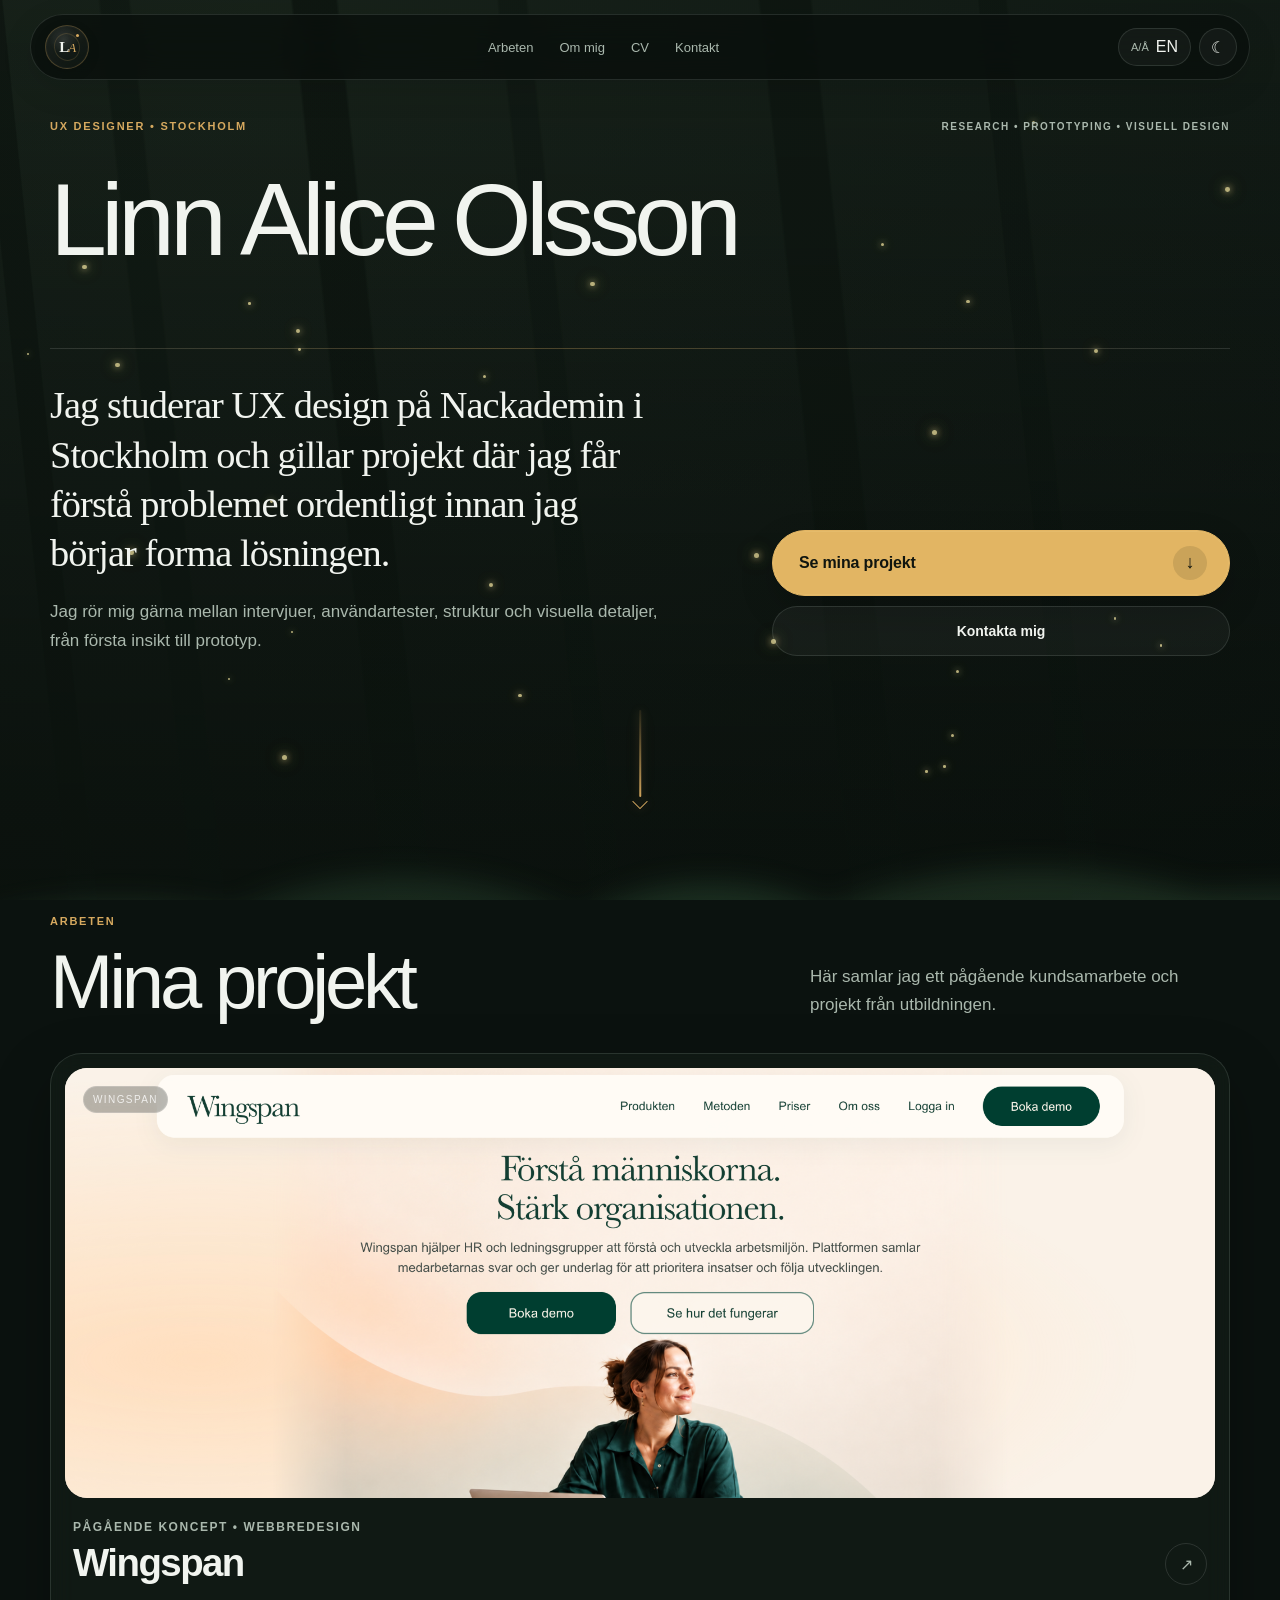
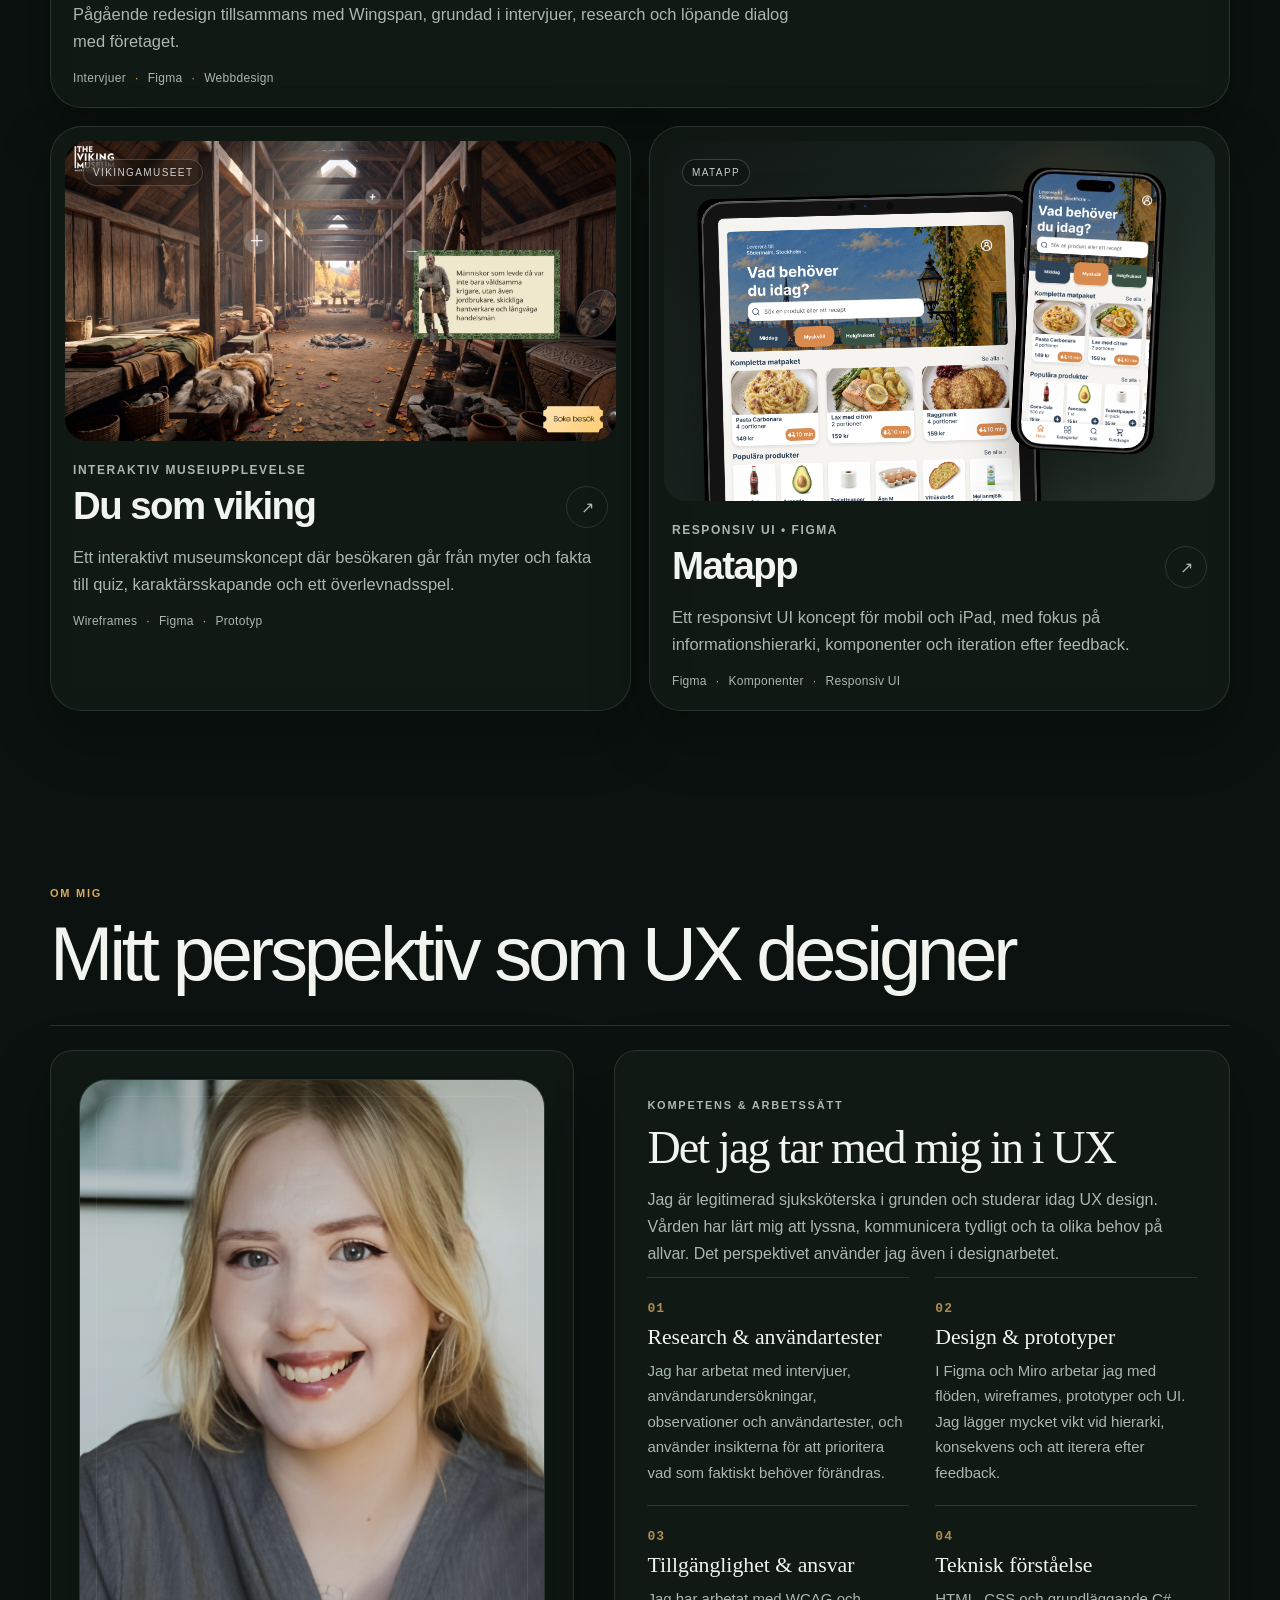
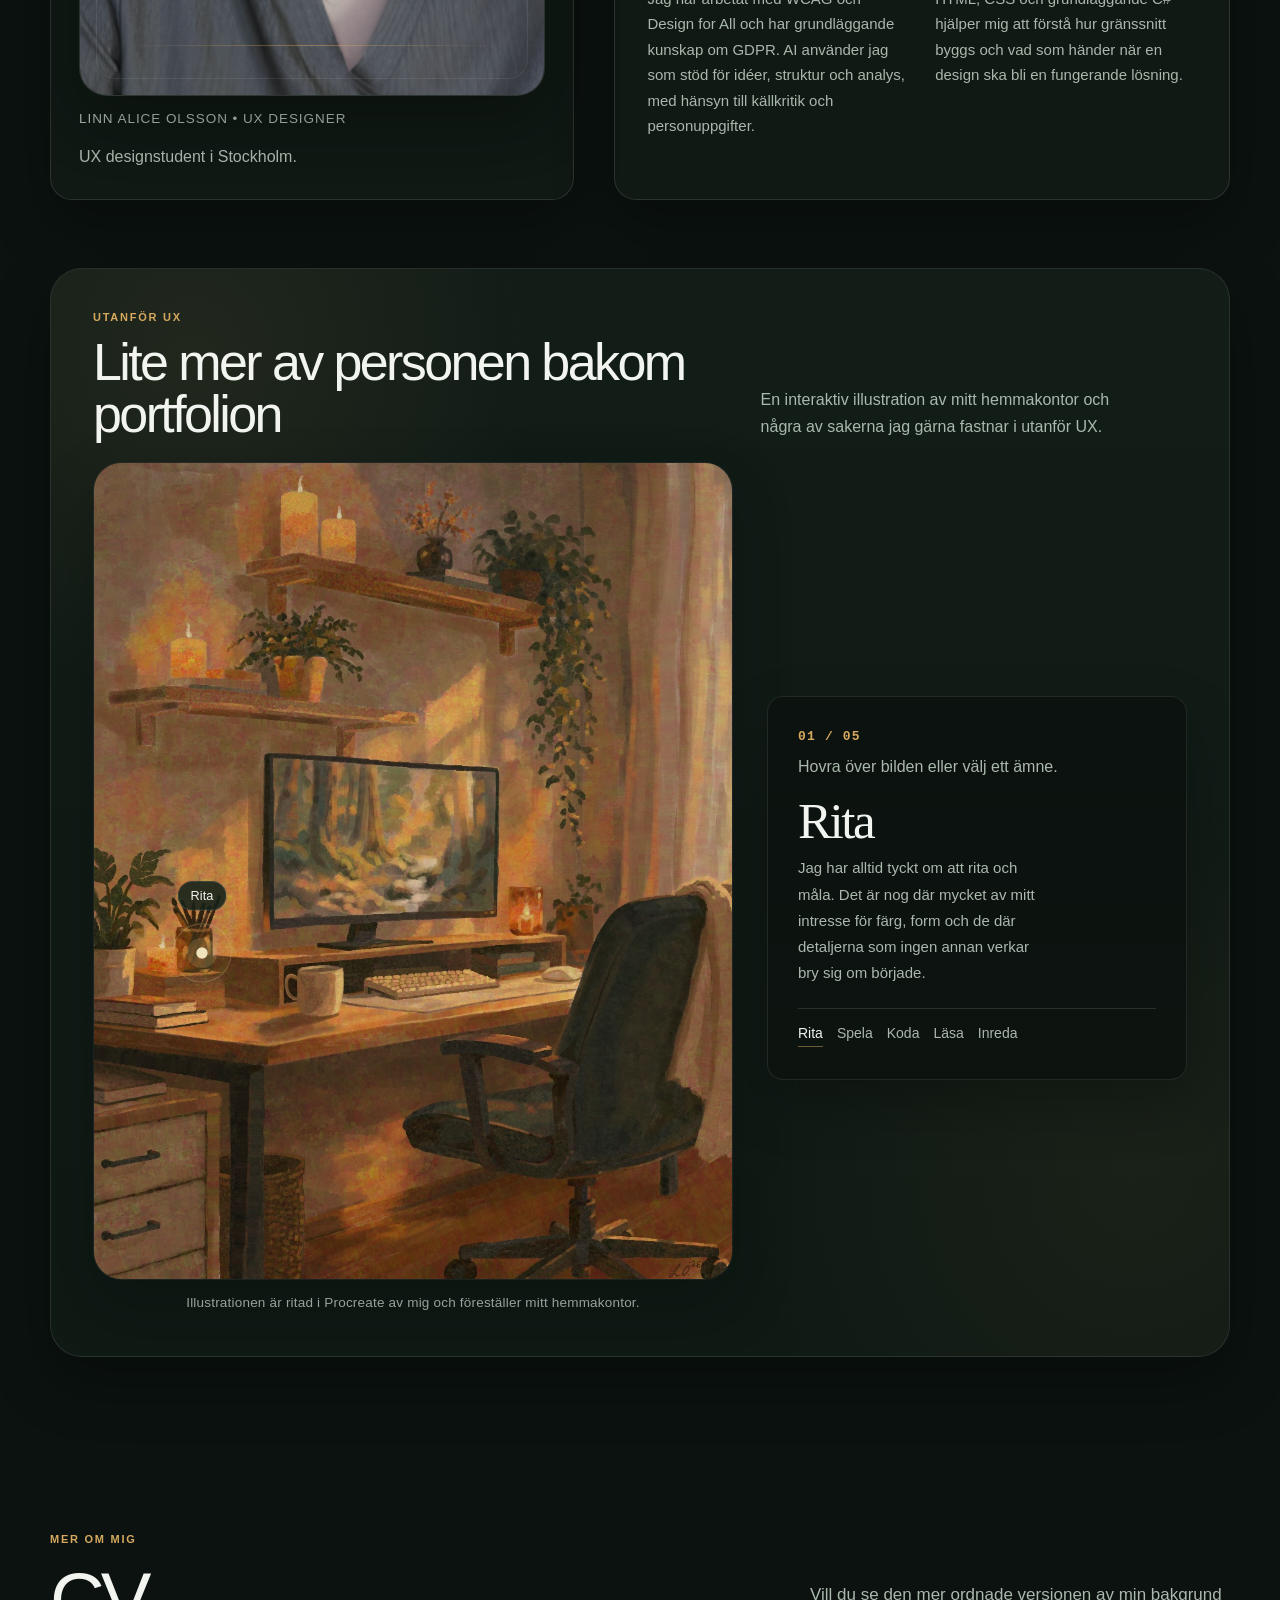
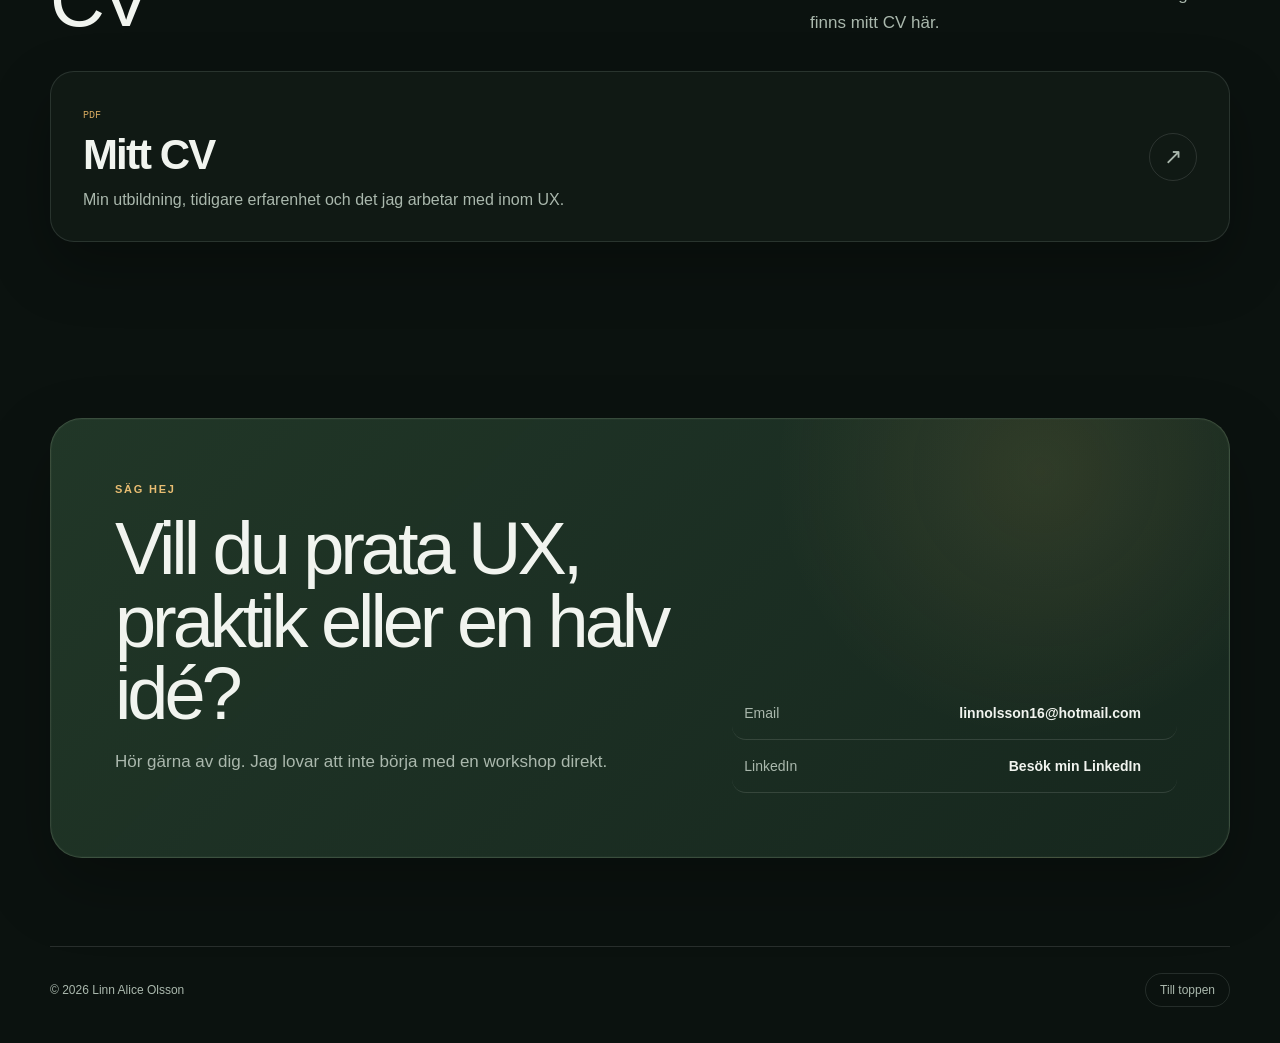
==== commit 0e4fd98a: "Add files via upload" ====
--- a/index.html
+++ b/index.html
@@ -110,6 +110,10 @@
    </div>
   </section>
 
+  <a class="hero-scroll-cue" href="#work" aria-label="Till mina projekt">
+   <span class="sr-only" data-i18n="scrollWork">Till mina projekt</span>
+  </a>
+
   <section class="work section-shell" id="work">
    <div class="section-heading">
     <div>
@@ -296,7 +300,6 @@
 
    <div class="document-grid">
     <a class="document-card" href="assets/Linn-Alice-CV.pdf" target="_blank" rel="noopener noreferrer">
-     <span class="document-index">01</span>
      <div>
       <p class="document-label">PDF</p>
       <h3 data-i18n="cvTitle">Mitt CV</h3>
--- a/styles.css
+++ b/styles.css
@@ -5814,3 +5814,450 @@
     transition: none;
   }
 }
+
+
+/* === REQUESTED REFINEMENTS ONLY ===
+   Built on the clean palette. No alternate section backgrounds are introduced
+   except for the contact card. */
+
+/* Less empty space below the floating navbar, while keeping the original hero typography. */
+.hero {
+  min-height: auto;
+  padding-top: clamp(50px, 6vh, 76px);
+  padding-bottom: clamp(48px, 6vh, 72px);
+}
+
+.case-hero {
+  min-height: auto;
+  align-content: start;
+  padding-top: clamp(50px, 6vh, 76px);
+  padding-bottom: clamp(52px, 6vh, 74px);
+}
+
+@media (max-width: 680px) {
+  .hero {
+    padding-top: 42px;
+    padding-bottom: 46px;
+  }
+
+  .case-hero {
+    padding-top: 44px;
+    padding-bottom: 48px;
+  }
+}
+
+/* Simple responsive downward arrow between the landing area and projects. */
+.hero-scroll-cue {
+  --scroll-arrow-color: #d6a95f;
+  position: relative;
+  z-index: 2;
+  display: block;
+  width: 30px;
+  height: clamp(64px, 11vh, 142px);
+  margin: 0 auto clamp(12px, 2vh, 26px);
+  color: var(--scroll-arrow-color);
+}
+
+.hero-scroll-cue::before {
+  content: "";
+  position: absolute;
+  top: 0;
+  left: 50%;
+  width: 1.5px;
+  height: calc(100% - 12px);
+  border-radius: 999px;
+  background: linear-gradient(
+    to bottom,
+    rgba(214,169,95,.12),
+    rgba(214,169,95,.96)
+  );
+  box-shadow:
+    0 0 9px rgba(214,169,95,.26),
+    0 0 20px rgba(214,169,95,.12);
+  transform: translateX(-50%);
+  transform-origin: top;
+  transition: transform 180ms ease, box-shadow 180ms ease;
+}
+
+.hero-scroll-cue::after {
+  content: "";
+  position: absolute;
+  left: 50%;
+  bottom: 2px;
+  width: 10px;
+  height: 10px;
+  border-right: 1.5px solid currentColor;
+  border-bottom: 1.5px solid currentColor;
+  filter: drop-shadow(0 0 5px rgba(214,169,95,.32));
+  transform: translateX(-50%) rotate(45deg);
+  transition: transform 180ms ease, filter 180ms ease;
+}
+
+.hero-scroll-cue:hover::before,
+.hero-scroll-cue:focus-visible::before {
+  transform: translateX(-50%) scaleY(1.04);
+  box-shadow:
+    0 0 12px rgba(214,169,95,.38),
+    0 0 26px rgba(214,169,95,.18);
+}
+
+.hero-scroll-cue:hover::after,
+.hero-scroll-cue:focus-visible::after {
+  transform: translateX(-50%) translateY(3px) rotate(45deg);
+  filter: drop-shadow(0 0 8px rgba(214,169,95,.48));
+}
+
+.hero-scroll-cue:focus-visible {
+  outline: 1px solid rgba(214,169,95,.42);
+  outline-offset: 7px;
+  border-radius: 999px;
+}
+
+html[data-theme="light"] .hero-scroll-cue {
+  --scroll-arrow-color: #58705c;
+}
+
+html[data-theme="light"] .hero-scroll-cue::before {
+  background: linear-gradient(
+    to bottom,
+    rgba(88,112,92,.12),
+    rgba(88,112,92,.92)
+  );
+  box-shadow:
+    0 0 8px rgba(88,112,92,.18),
+    0 0 18px rgba(88,112,92,.09);
+}
+
+html[data-theme="light"] .hero-scroll-cue::after {
+  filter: drop-shadow(0 0 5px rgba(88,112,92,.20));
+}
+
+@media (max-width: 680px) {
+  .hero-scroll-cue {
+    height: clamp(54px, 8vh, 86px);
+    margin-bottom: 8px;
+  }
+}
+
+/* Stronger project card interactions, with the original static card colours preserved. */
+.project-card {
+  will-change: transform;
+  transition:
+    transform 300ms cubic-bezier(.2,.8,.2,1),
+    border-color 260ms ease,
+    background 260ms ease,
+    box-shadow 300ms ease;
+}
+
+.project-card .project-art {
+  transition: transform 320ms cubic-bezier(.2,.8,.2,1), box-shadow 320ms ease;
+}
+
+.project-card .project-art-image > img,
+.project-card .matapp-card-ipad,
+.project-card .matapp-card-phone {
+  transition: transform 440ms cubic-bezier(.2,.8,.2,1), filter 320ms ease;
+}
+
+.project-card:hover,
+.project-card:focus-visible {
+  transform: translateY(-10px) scale(1.006);
+  border-color: rgba(226,181,99,.52);
+  background: rgba(22,35,27,.88);
+  box-shadow:
+    0 28px 70px rgba(0,0,0,.34),
+    0 0 0 1px rgba(226,181,99,.07) inset,
+    0 0 34px rgba(226,181,99,.075);
+}
+
+.project-card:hover .project-art,
+.project-card:focus-visible .project-art {
+  transform: translateY(-2px);
+  box-shadow: 0 18px 38px rgba(0,0,0,.20);
+}
+
+.project-card:hover .project-art-image > img,
+.project-card:focus-visible .project-art-image > img {
+  transform: scale(1.035);
+  filter: saturate(1.05) contrast(1.02);
+}
+
+.project-card:hover .matapp-card-ipad,
+.project-card:focus-visible .matapp-card-ipad {
+  transform: translateY(-5px) rotate(-.35deg) scale(1.012);
+}
+
+.project-card:hover .matapp-card-phone,
+.project-card:focus-visible .matapp-card-phone {
+  transform: translateY(-8px) rotate(.6deg) scale(1.022);
+}
+
+.project-card:hover .project-arrow,
+.project-card:focus-visible .project-arrow {
+  transform: translate(3px,-3px) scale(1.07);
+  color: #161b13;
+  border-color: #e2b563;
+  background: #e2b563;
+  box-shadow: 0 0 20px rgba(226,181,99,.18);
+}
+
+.project-card:hover .art-label,
+.project-card:focus-visible .art-label {
+  border-color: rgba(255,255,255,.30);
+  background: rgba(8,13,10,.48);
+  color: rgba(255,255,255,.96);
+}
+
+html[data-theme="light"] .project-card:hover,
+html[data-theme="light"] .project-card:focus-visible {
+  border-color: rgba(65,94,71,.34);
+  background: rgba(249,250,245,.94);
+  box-shadow:
+    0 24px 56px rgba(55,77,59,.15),
+    0 0 0 1px rgba(75,101,79,.05) inset,
+    0 0 30px rgba(75,101,79,.055);
+}
+
+html[data-theme="light"] .project-card:hover .project-arrow,
+html[data-theme="light"] .project-card:focus-visible .project-arrow {
+  color: #f5f6f0;
+  border-color: #35573d;
+  background: #35573d;
+  box-shadow: 0 7px 18px rgba(53,87,61,.15);
+}
+
+/* Larger supporting copy and captions. */
+.section-description {
+  font-size: 17px;
+  line-height: 1.66;
+}
+
+.project-summary {
+  font-size: 16.5px;
+  line-height: 1.66;
+}
+
+.project-kicker,
+.project-tags {
+  font-size: 12px;
+}
+
+.hero-detail {
+  font-size: 17px;
+}
+
+.about-copy-compact .about-short {
+  font-size: 16px;
+}
+
+.competence-compact-intro > p:not(.eyebrow) {
+  font-size: 16px;
+  line-height: 1.7;
+}
+
+.competence-compact-item p {
+  font-size: 15px;
+  line-height: 1.7;
+}
+
+.personal-sequence-heading > p,
+.personal-world-instruction {
+  font-size: 16px;
+}
+
+.contact-card p:not(.eyebrow) {
+  font-size: 17px;
+  line-height: 1.68;
+}
+
+.documents .document-card p:not(.document-label) {
+  font-size: 16px;
+  line-height: 1.62;
+}
+
+.about-portrait figcaption,
+.personal-artwork figcaption,
+.personal-artwork-interactive figcaption,
+.case-inline-figure figcaption,
+.matapp-process-image figcaption,
+.matapp-components-card figcaption {
+  font-size: 13.5px;
+  line-height: 1.62;
+}
+
+/* Larger sequence numbers. */
+.competence-index,
+.competence-compact-item .competence-index,
+.personal-world-index {
+  font-size: 13px;
+  font-weight: 700;
+  letter-spacing: .09em;
+}
+
+.viking-step-marker span {
+  font-size: 14px;
+  font-weight: 700;
+}
+
+/* CV card without the 01, but with the original card surface. */
+.documents .document-card {
+  grid-template-columns: minmax(0, 1fr) 54px;
+  gap: 28px;
+}
+
+@media (max-width: 680px) {
+  .section-description,
+  .project-summary,
+  .hero-detail,
+  .contact-card p:not(.eyebrow) {
+    font-size: 16px;
+  }
+
+  .competence-compact-item p,
+  .about-portrait figcaption,
+  .personal-artwork figcaption,
+  .personal-artwork-interactive figcaption,
+  .case-inline-figure figcaption,
+  .matapp-process-image figcaption,
+  .matapp-components-card figcaption {
+    font-size: 13px;
+  }
+
+  .documents .document-card {
+    grid-template-columns: 1fr auto;
+  }
+}
+
+/* The contact card is the only section given its own alternate colour. */
+.contact-card {
+  border-color: rgba(160,183,151,.22);
+  background:
+    radial-gradient(circle at 84% 12%, rgba(226,181,99,.11), transparent 25%),
+    linear-gradient(135deg, rgba(35,57,42,.94), rgba(24,41,31,.92));
+  box-shadow:
+    0 28px 68px rgba(0,0,0,.25),
+    0 0 0 1px rgba(255,255,255,.025) inset;
+}
+
+.contact-card .eyebrow {
+  color: #e8bd72;
+}
+
+.contact-links a {
+  position: relative;
+  margin: 0 -12px;
+  padding: 18px 12px;
+  border-radius: 14px;
+  transition:
+    transform 200ms cubic-bezier(.2,.8,.2,1),
+    color 180ms ease,
+    background 180ms ease,
+    border-color 180ms ease;
+}
+
+.contact-links a::after {
+  content: "↗";
+  position: absolute;
+  right: 13px;
+  top: 50%;
+  color: var(--accent);
+  opacity: 0;
+  transform: translate(-5px,-50%);
+  transition: opacity 180ms ease, transform 200ms cubic-bezier(.2,.8,.2,1);
+}
+
+.contact-links a strong {
+  padding-right: 24px;
+  transition: color 180ms ease, transform 200ms ease;
+}
+
+.contact-links a:hover,
+.contact-links a:focus-visible {
+  transform: translateX(5px);
+  background: rgba(255,255,255,.055);
+  border-color: rgba(232,189,114,.30);
+}
+
+.contact-links a:hover strong,
+.contact-links a:focus-visible strong {
+  color: #f0c77e;
+  transform: translateX(-3px);
+}
+
+.contact-links a:hover::after,
+.contact-links a:focus-visible::after {
+  opacity: 1;
+  transform: translate(0,-50%);
+}
+
+html[data-theme="light"] .contact-card {
+  border-color: rgba(68,97,73,.16);
+  background:
+    radial-gradient(circle at 84% 12%, rgba(173,127,68,.09), transparent 27%),
+    linear-gradient(135deg, rgba(220,228,213,.96), rgba(232,236,224,.96));
+  box-shadow:
+    0 24px 50px rgba(62,79,64,.11),
+    0 0 0 1px rgba(255,255,255,.42) inset;
+}
+
+html[data-theme="light"] .contact-card .eyebrow {
+  color: #76501f;
+}
+
+html[data-theme="light"] .contact-links a:hover,
+html[data-theme="light"] .contact-links a:focus-visible {
+  background: rgba(255,255,255,.38);
+  border-color: rgba(68,97,73,.22);
+}
+
+html[data-theme="light"] .contact-links a:hover strong,
+html[data-theme="light"] .contact-links a:focus-visible strong,
+html[data-theme="light"] .contact-links a::after {
+  color: #426049;
+}
+
+/* Final hotspot placement: Inreda on the candles on the upper shelf. */
+.hotspot-interior {
+  left: 72.5%;
+  top: 15%;
+}
+
+@media (prefers-reduced-motion: reduce) {
+  .hero-scroll-cue::before,
+  .hero-scroll-cue::after,
+  .project-card,
+  .project-card .project-art,
+  .project-card .project-art-image > img,
+  .project-card .matapp-card-ipad,
+  .project-card .matapp-card-phone,
+  .contact-links a,
+  .contact-links a strong,
+  .contact-links a::after {
+    transition: none;
+  }
+}
+
+
+/* === STABLE ORIGINAL BACKGROUND ===
+   Uses the existing dark/light palette unchanged. The background is fixed to the
+   viewport while retaining the same gradient scale as the original page. */
+body {
+  background: var(--bg);
+}
+
+body::before {
+  content: "";
+  position: fixed;
+  inset: 0;
+  z-index: -1;
+  pointer-events: none;
+  background:
+    radial-gradient(circle at 20% 0%, rgba(104, 131, 96, 0.15), transparent 36%),
+    linear-gradient(180deg, var(--bg) 0%, var(--bg-soft) 50%, var(--bg) 100%);
+  background-position: left top, left top;
+  background-repeat: no-repeat, no-repeat;
+  background-size:
+    100% var(--stable-background-height, 6000px),
+    100% var(--stable-background-height, 6000px);
+  transition: background 500ms ease;
+}
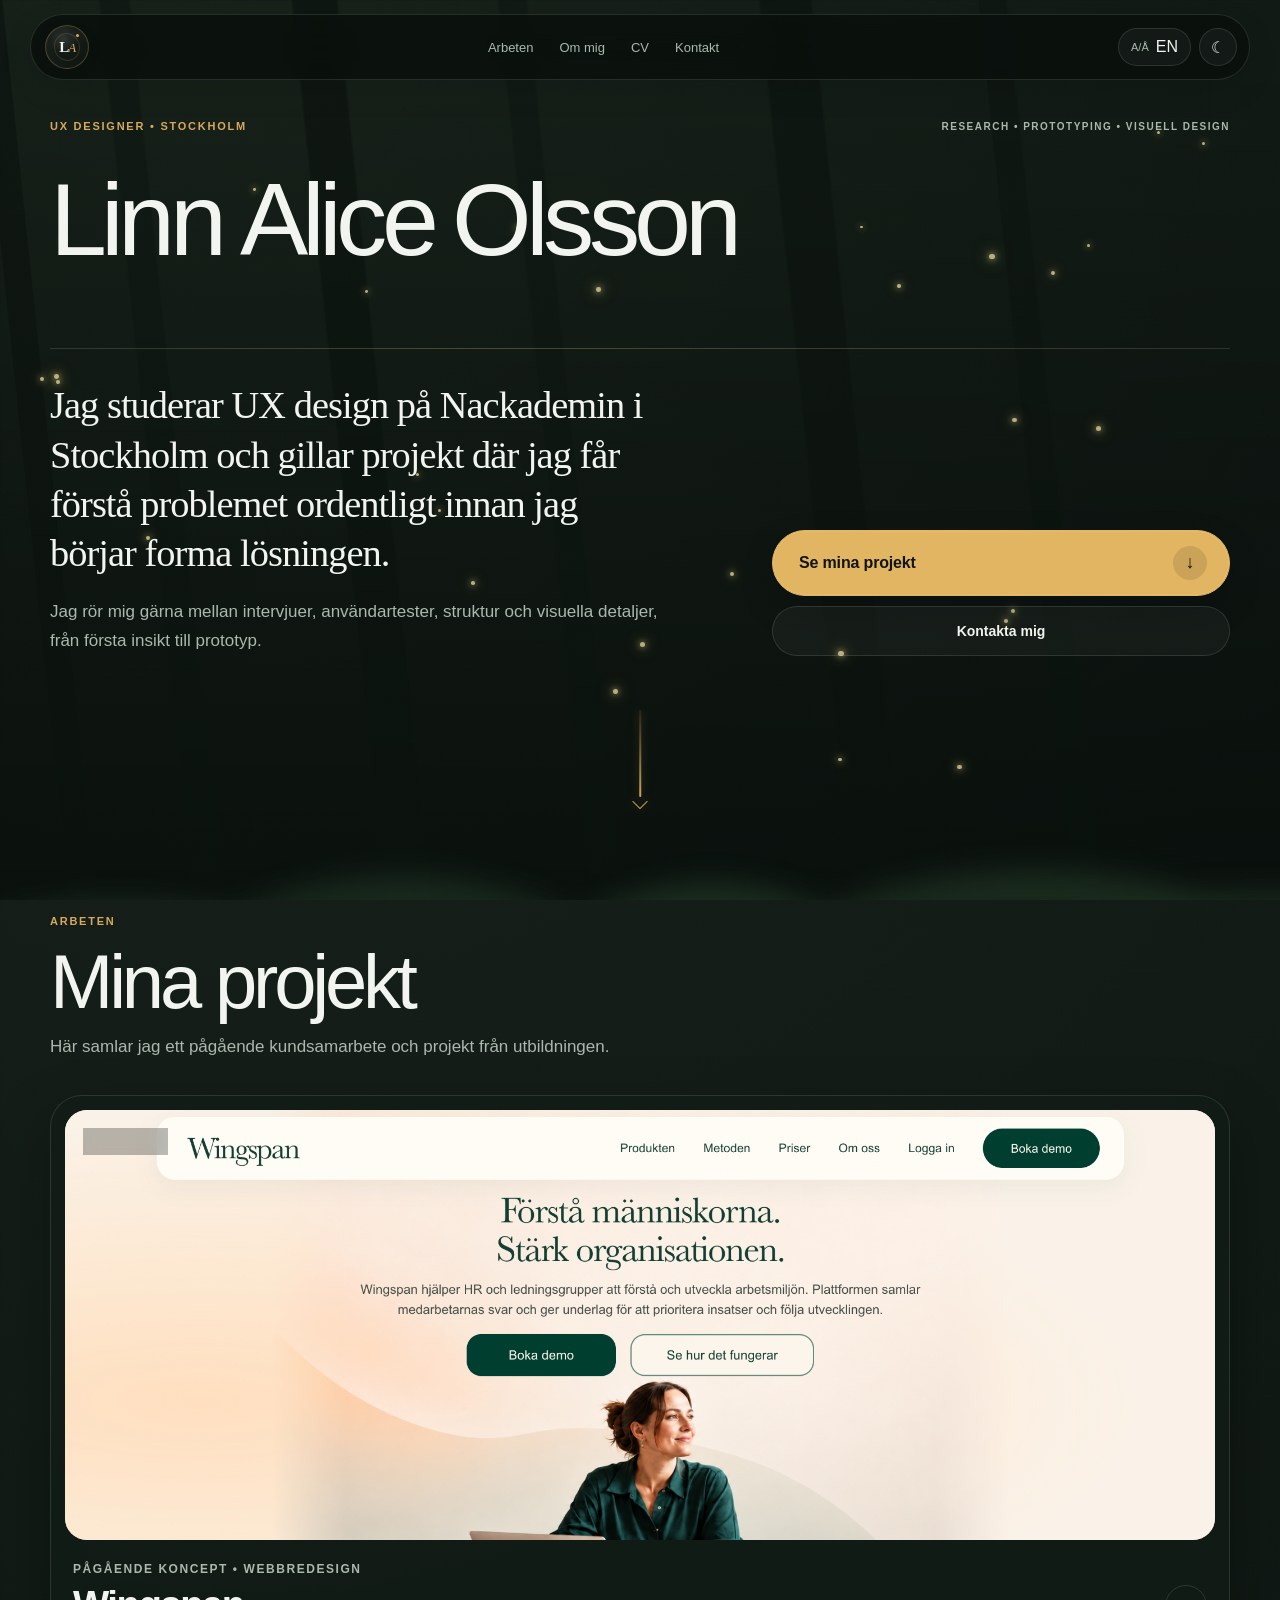
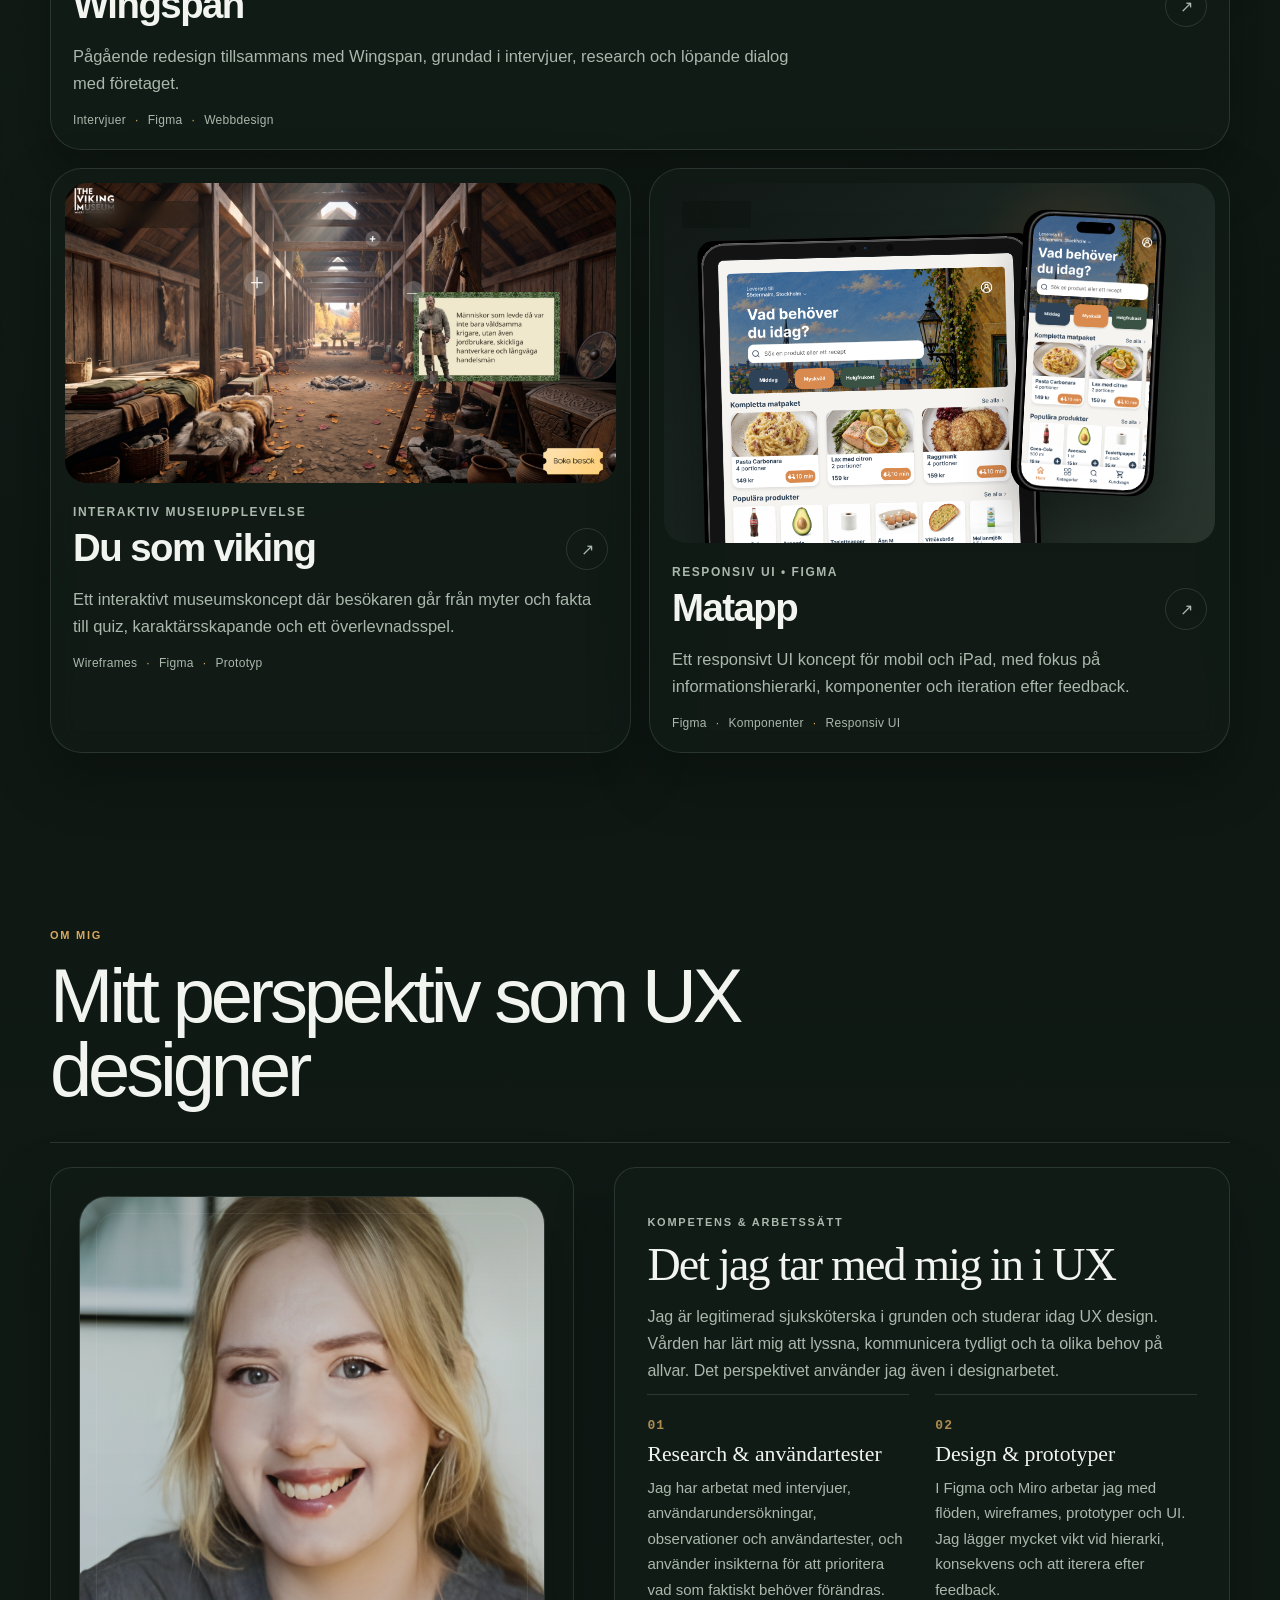
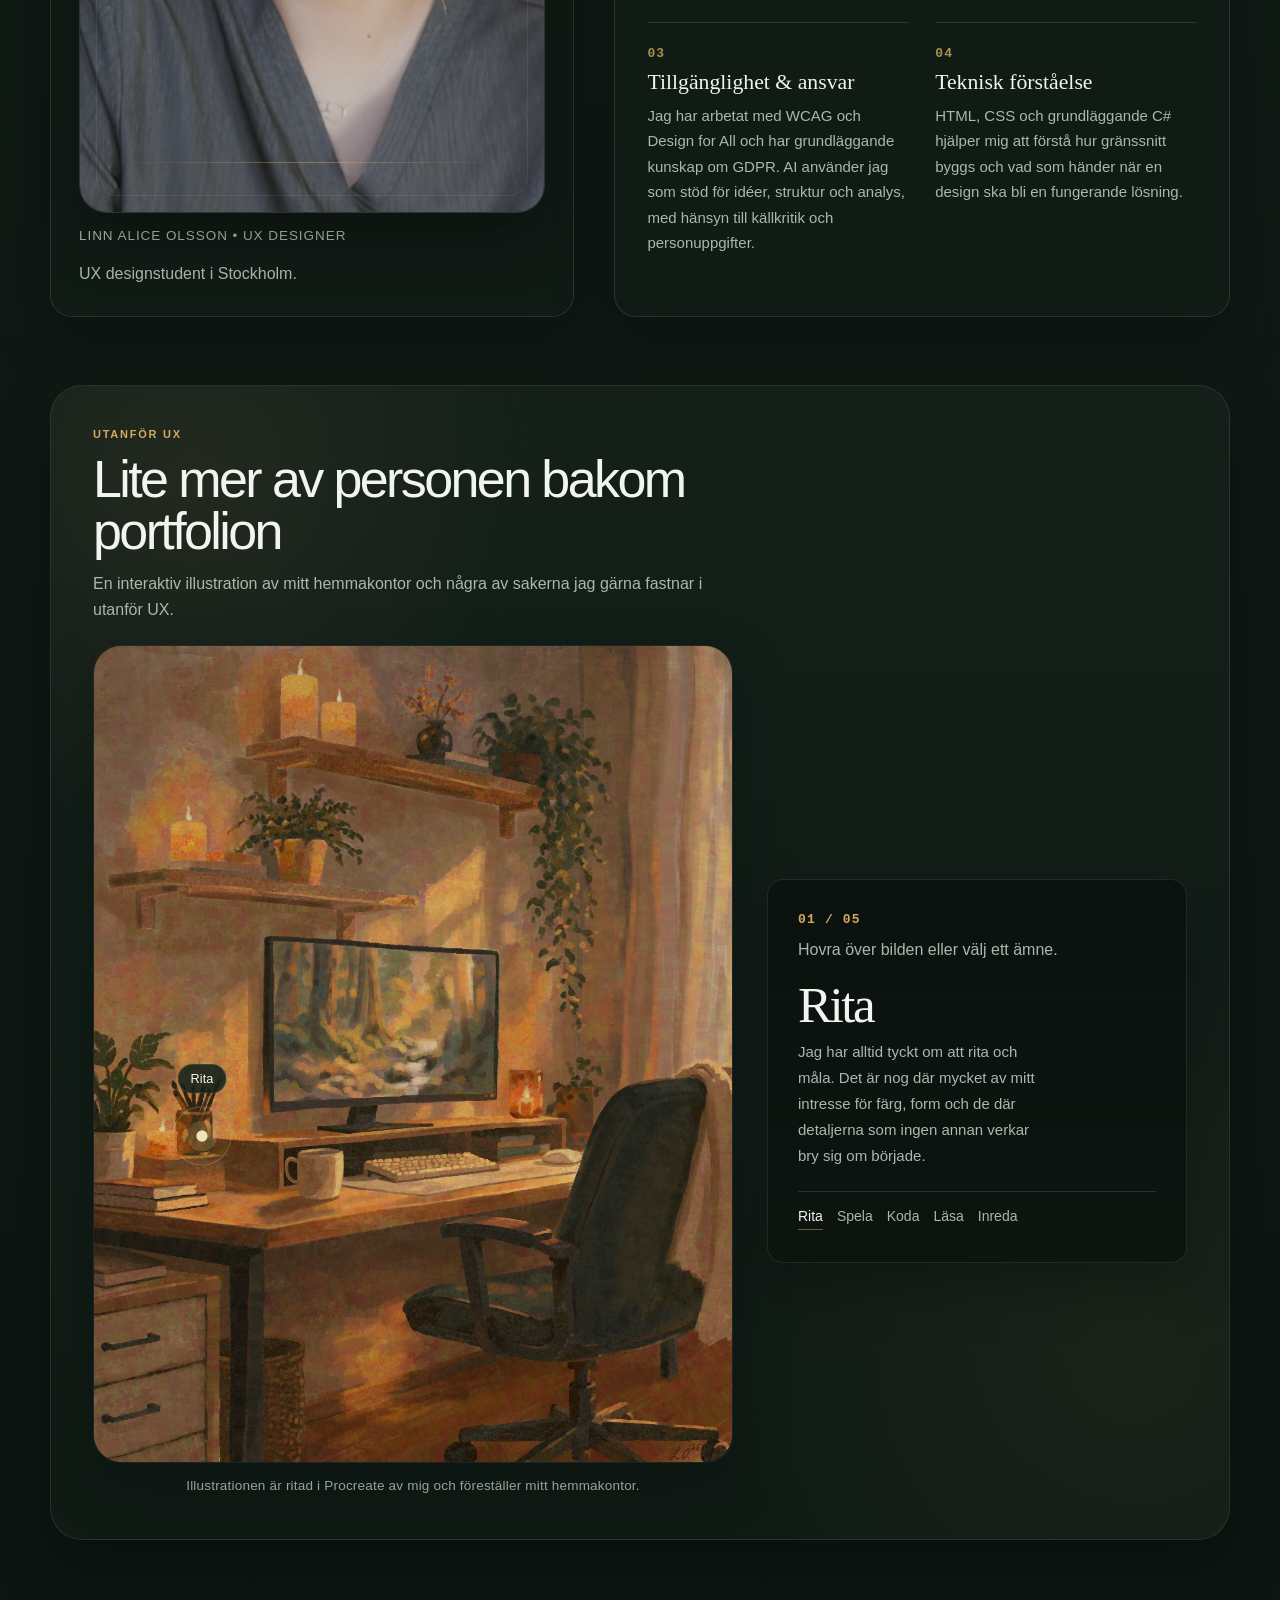
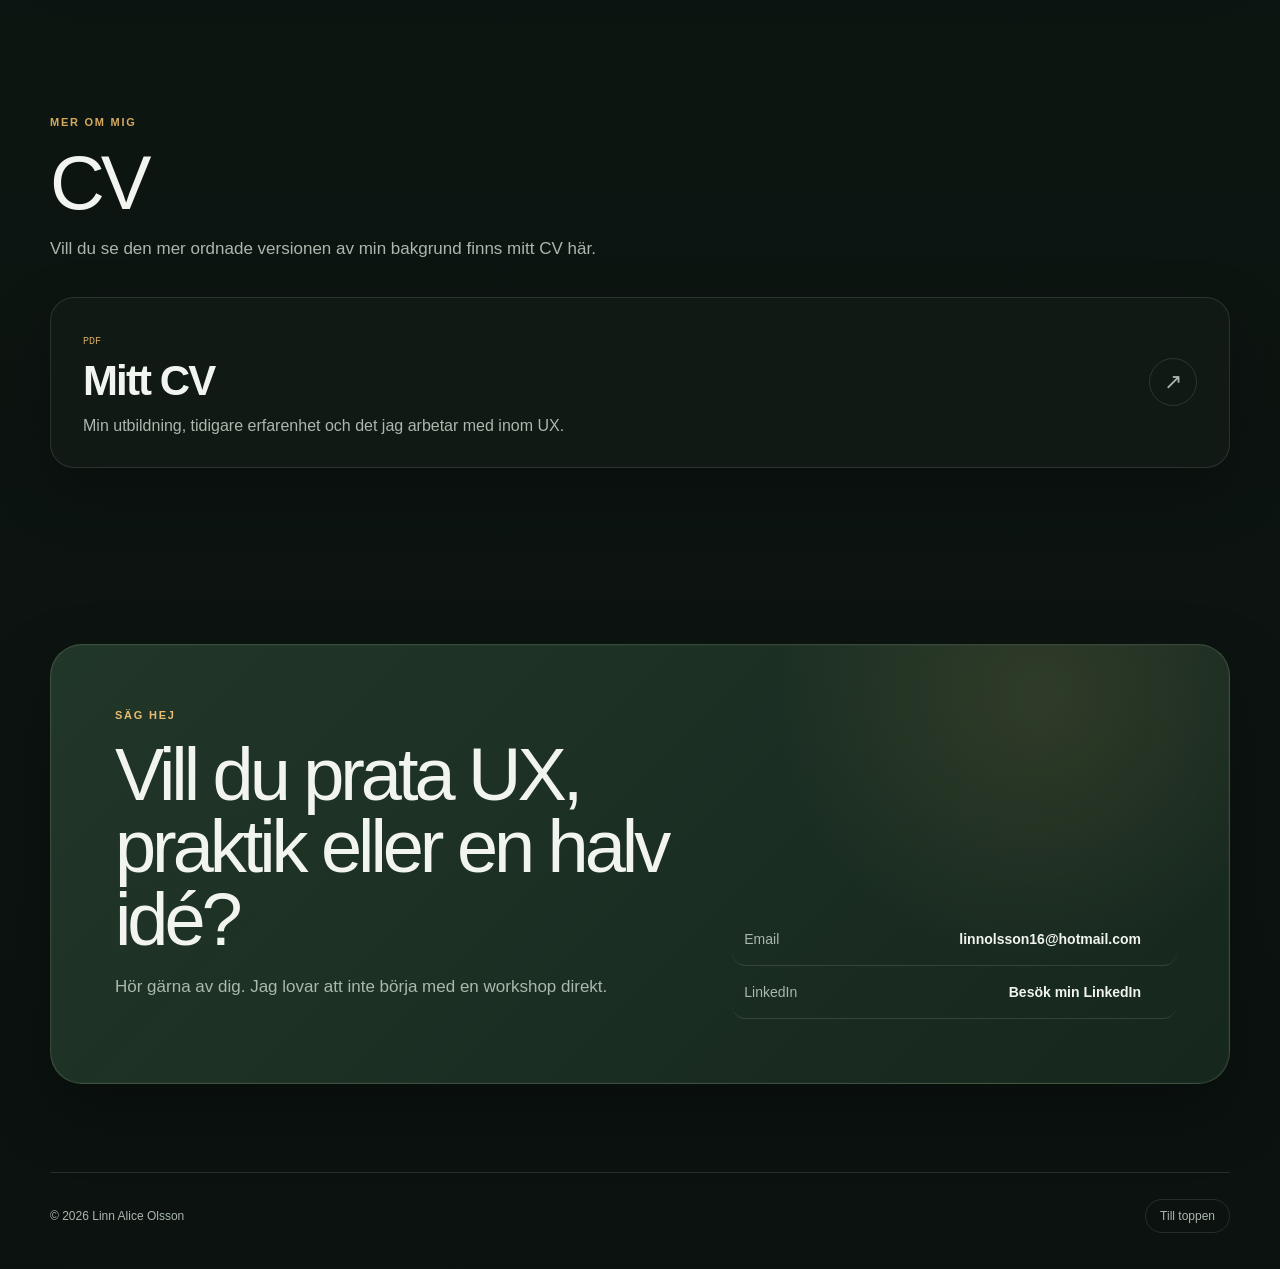
==== commit 7cb9eb46: "Add files via upload" ====
--- a/index.html
+++ b/index.html
@@ -5,20 +5,21 @@
  <meta name="viewport" content="width=device-width, initial-scale=1" />
  <meta name="description" content="Portfolio för Linn Alice Olsson, UX Designer i Stockholm" />
  <title>Linn Alice Olsson | UX Designer</title>
+ <script>
+  (() => {
+    const storedTheme = localStorage.getItem("linnalice-theme");
+    document.documentElement.dataset.theme = storedTheme === "light" ? "light" : "dark";
+  })();
+ </script>
  <link rel="stylesheet" href="styles.css" />
- <script>
-  // Dark mode is the default. If the visitor has chosen before, remember it.
-  const savedTheme = localStorage.getItem("linnalice-theme");
-    document.documentElement.dataset.theme = savedTheme || "dark";
- </script>
 </head>
 
-<body>
+<body id="top">
  <div class="forest-backdrop" aria-hidden="true"></div>
  <div class="fireflies" id="fireflies" aria-hidden="true"></div>
 
  <header class="site-header">
-  <a class="brand brand-icon-only" href="index.html" aria-label="Linn Alice Olsson, startsida">
+  <a class="brand brand-icon-only" href="index.html#top" aria-label="Linn Alice Olsson, startsida">
       <span class="brand-mark brand-mark-refined" aria-hidden="true">
         <span class="brand-monogram">
           <span class="brand-l">L</span><span class="brand-a">A</span>
--- a/styles.css
+++ b/styles.css
@@ -6236,28 +6236,37 @@
     transition: none;
   }
 }
-
-
-/* === STABLE ORIGINAL BACKGROUND ===
-   Uses the existing dark/light palette unchanged. The background is fixed to the
-   viewport while retaining the same gradient scale as the original page. */
-body {
-  background: var(--bg);
-}
-
-body::before {
-  content: "";
-  position: fixed;
-  inset: 0;
-  z-index: -1;
-  pointer-events: none;
-  background:
-    radial-gradient(circle at 20% 0%, rgba(104, 131, 96, 0.15), transparent 36%),
-    linear-gradient(180deg, var(--bg) 0%, var(--bg-soft) 50%, var(--bg) 100%);
-  background-position: left top, left top;
-  background-repeat: no-repeat, no-repeat;
-  background-size:
-    100% var(--stable-background-height, 6000px),
-    100% var(--stable-background-height, 6000px);
-  transition: background 500ms ease;
-}
+/* === SECTION HEADING READING FLOW ===
+   Supporting copy now sits directly beneath its heading instead of off to the right. */
+.section-heading {
+  display: block;
+}
+
+.section-heading > div {
+  max-width: 820px;
+}
+
+.section-heading .section-description {
+  max-width: 640px;
+  margin-top: 14px;
+}
+
+.personal-sequence-heading {
+  display: block;
+}
+
+.personal-sequence-heading > div {
+  max-width: 820px;
+}
+
+.personal-sequence-heading > p {
+  max-width: 640px;
+  margin-top: 14px;
+}
+
+@media (max-width: 680px) {
+  .section-heading .section-description,
+  .personal-sequence-heading > p {
+    margin-top: 11px;
+  }
+}
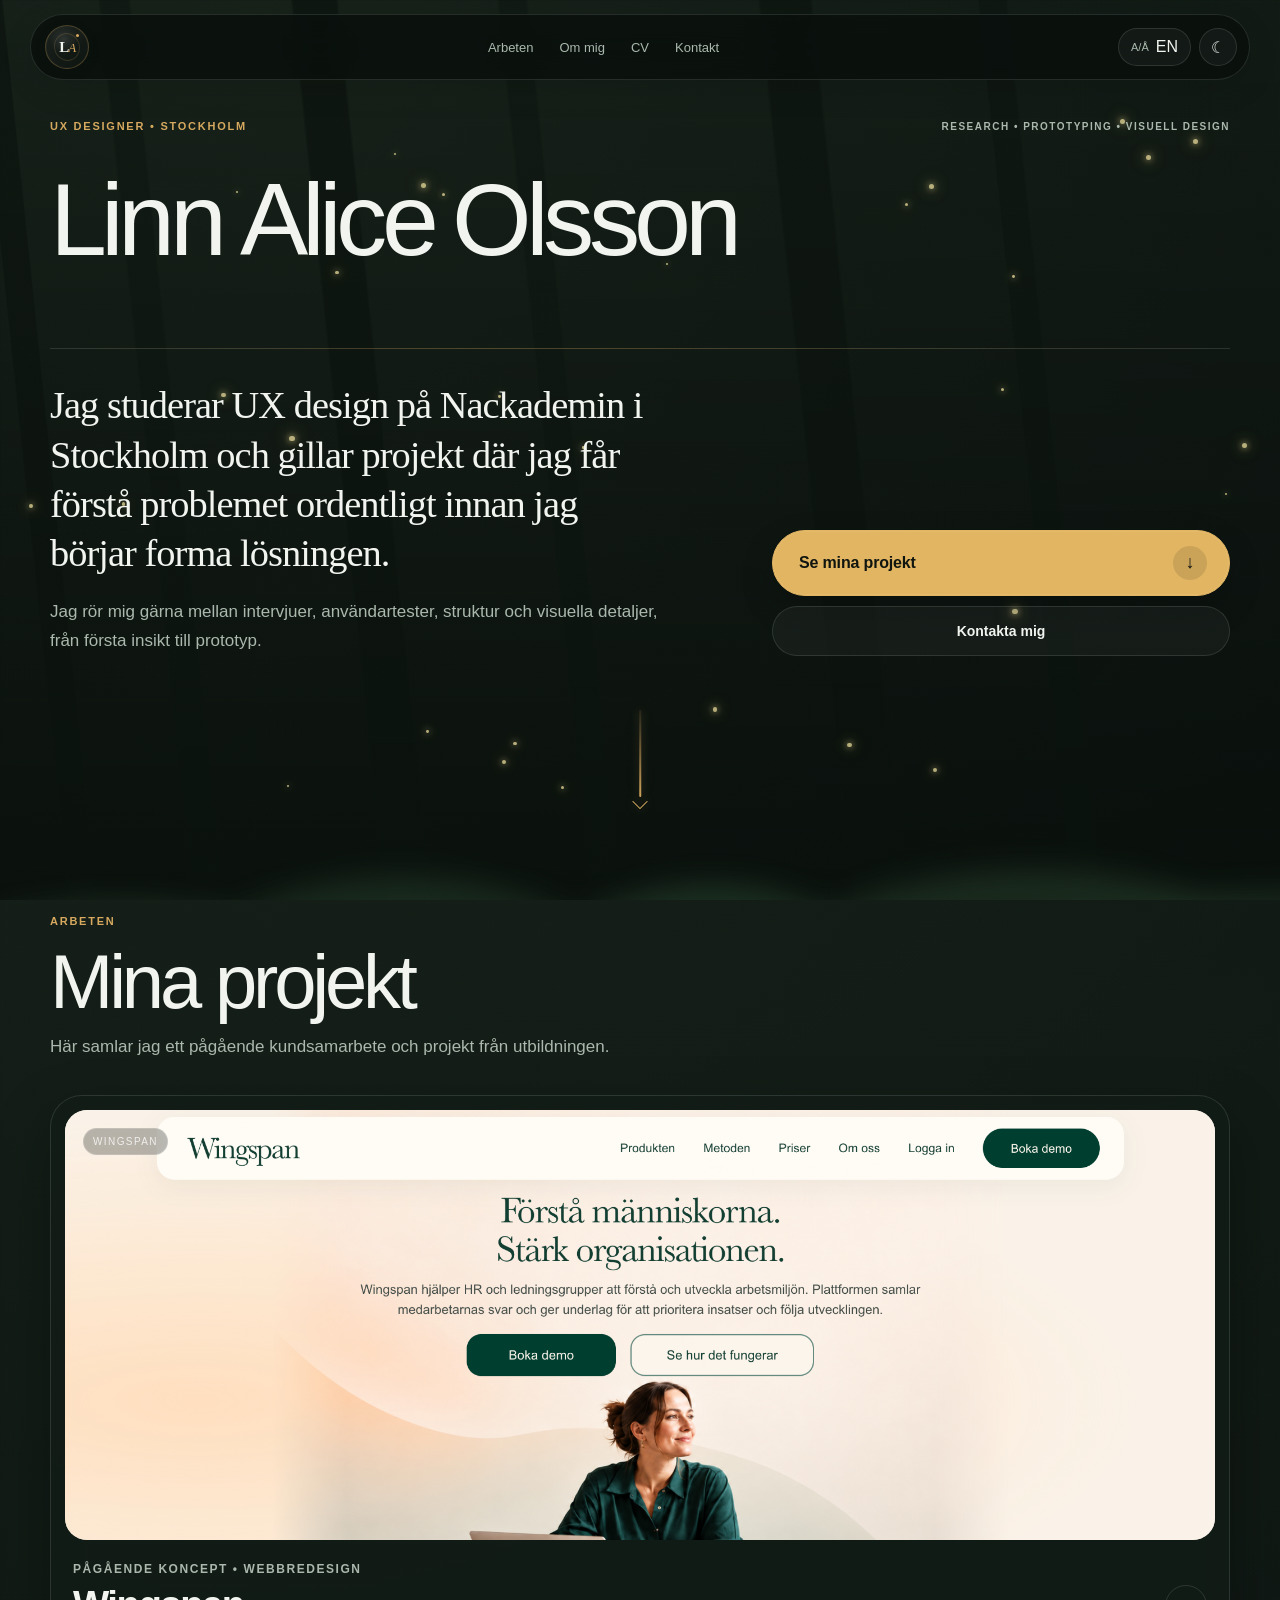
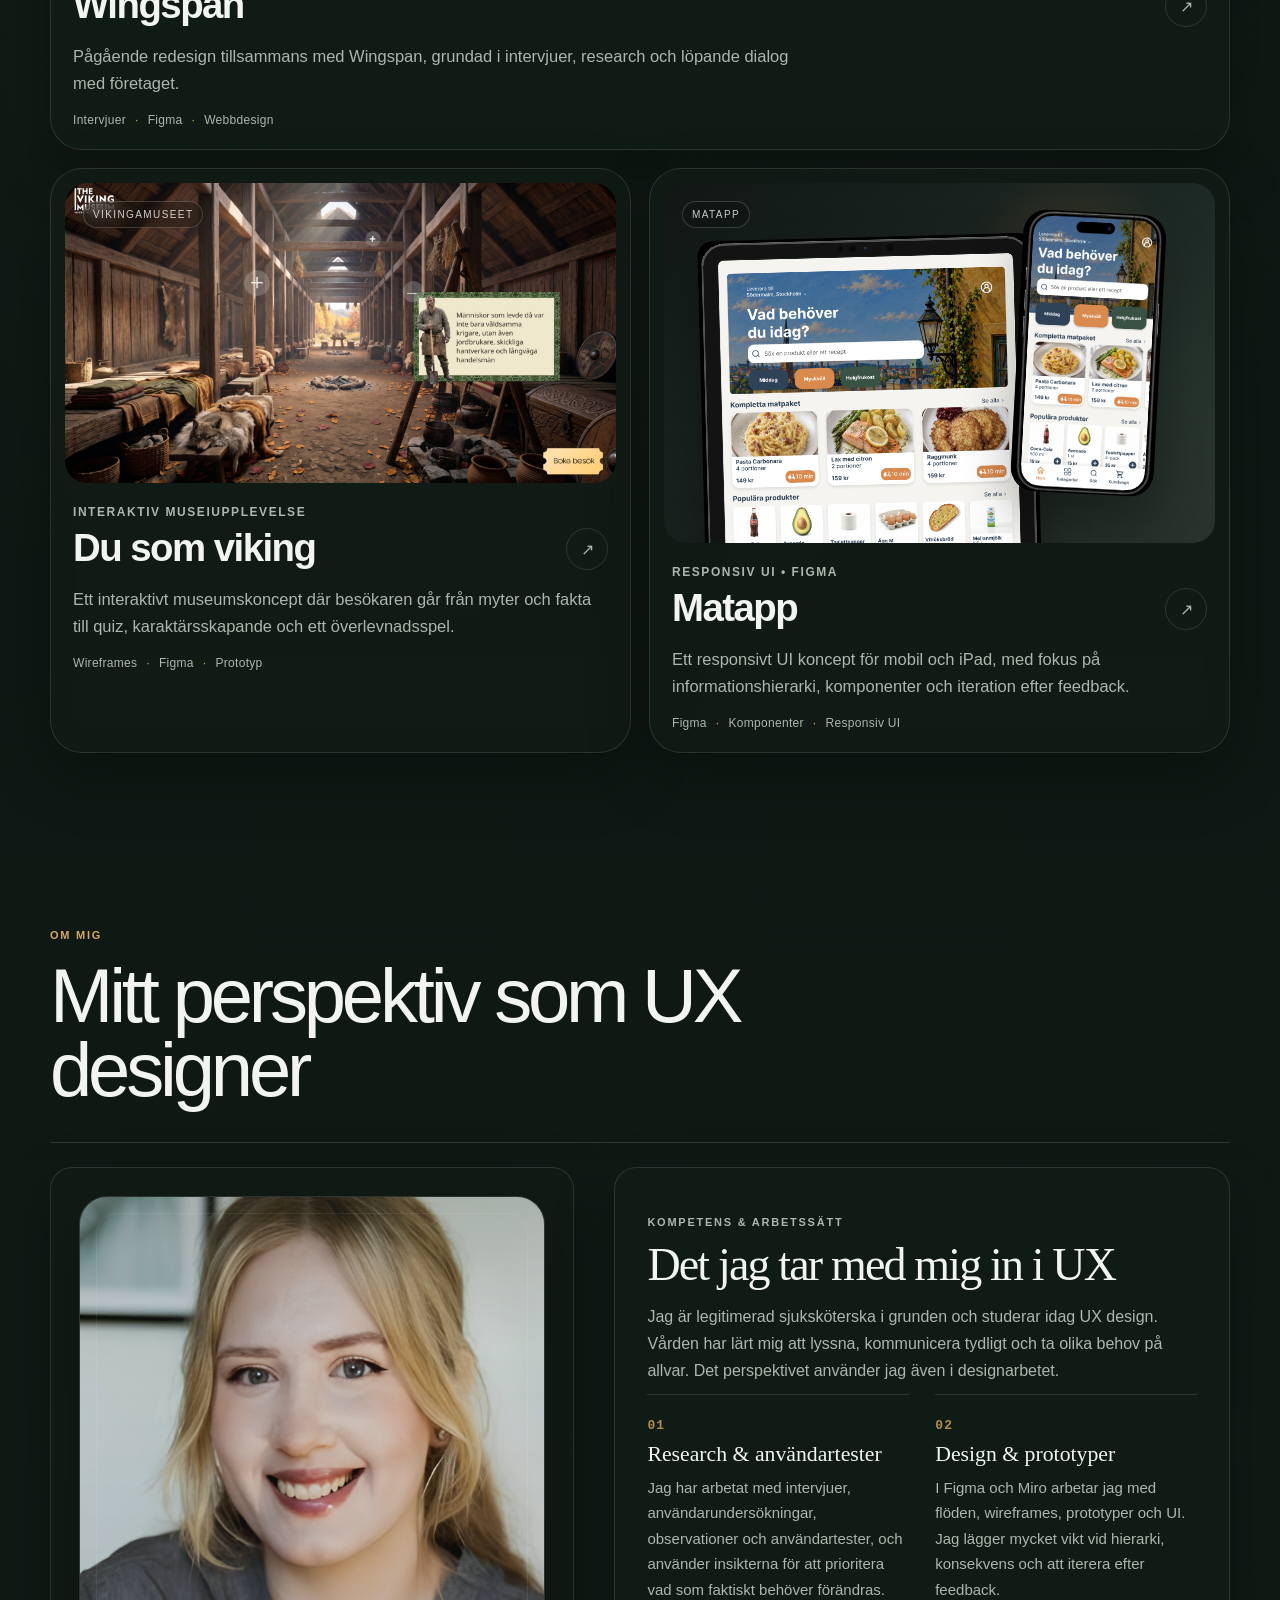
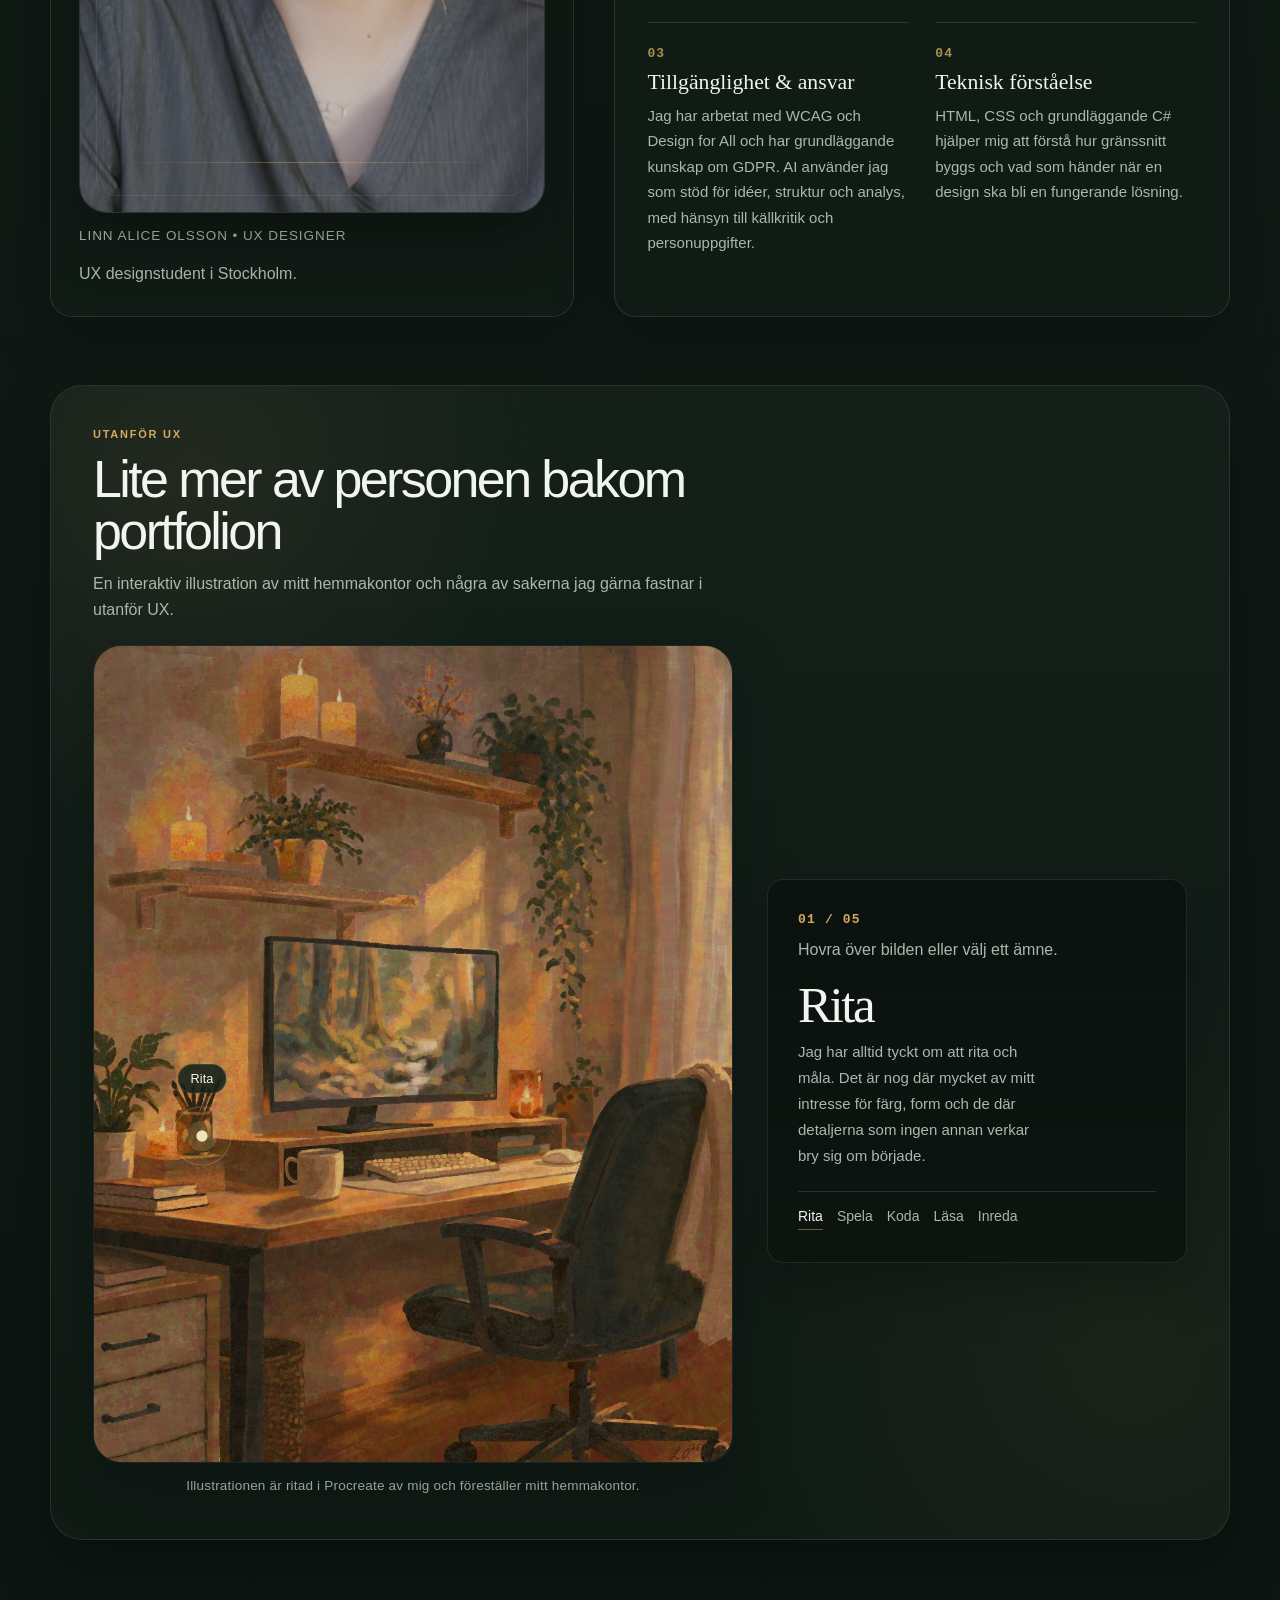
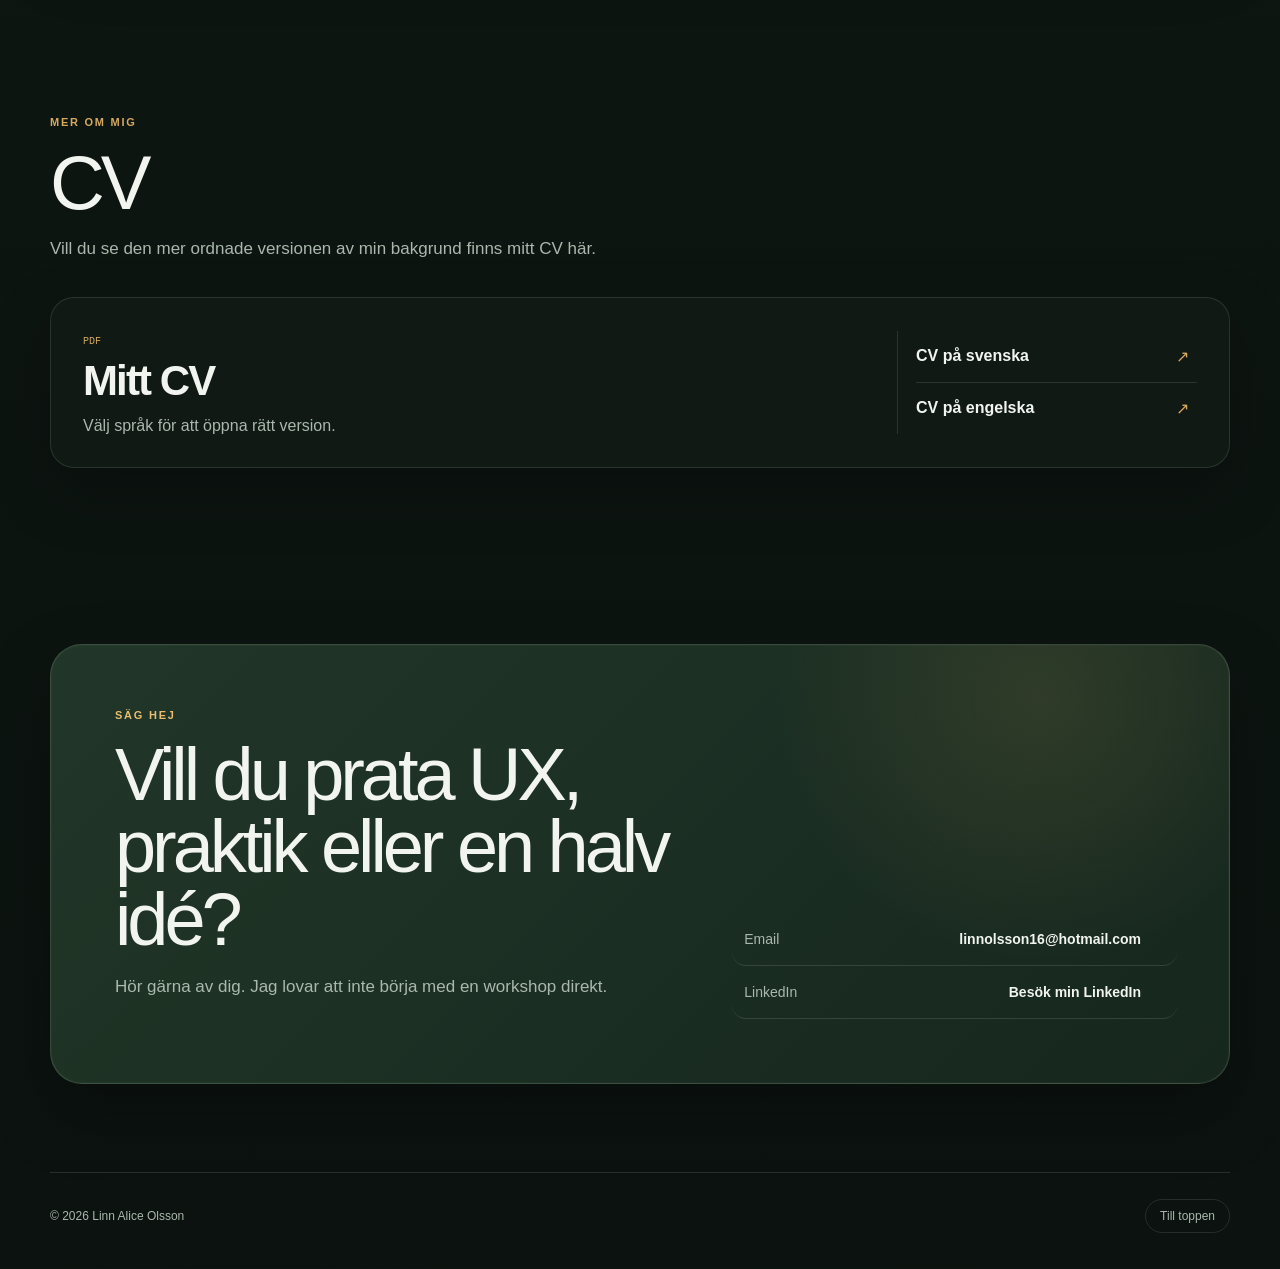
==== commit 4d27d307: "Add files via upload" ====
--- a/index.html
+++ b/index.html
@@ -300,14 +300,24 @@
    </div>
 
    <div class="document-grid">
-    <a class="document-card" href="assets/Linn-Alice-CV.pdf" target="_blank" rel="noopener noreferrer">
-     <div>
+    <div class="document-card document-card-cv">
+     <div class="document-card-main">
       <p class="document-label">PDF</p>
       <h3 data-i18n="cvTitle">Mitt CV</h3>
-      <p data-i18n="cvBody">Min utbildning, tidigare erfarenhet och det jag arbetar med inom UX.</p>
-     </div>
-     <span class="document-arrow">↗</span>
-    </a>
+      <p data-i18n="cvBody">Välj språk för att öppna rätt version.</p>
+     </div>
+
+     <div class="document-card-actions" aria-label="CV språk">
+      <a class="document-card-action" href="assets/Linn_Alice_Olsson_CV.pdf" target="_blank" rel="noopener noreferrer">
+       <span data-i18n="cvSwedish">CV på svenska</span>
+       <span aria-hidden="true">↗</span>
+      </a>
+      <a class="document-card-action" href="assets/Linn_Alice_Olsson_CV_ENG.pdf" target="_blank" rel="noopener noreferrer">
+       <span data-i18n="cvEnglish">CV på engelska</span>
+       <span aria-hidden="true">↗</span>
+      </a>
+     </div>
+    </div>
    </div>
   </section>
 
--- a/styles.css
+++ b/styles.css
@@ -6270,3 +6270,190 @@
     margin-top: 11px;
   }
 }
+
+
+/* === MOBILE NAME ON ONE LINE === */
+@media (max-width: 680px) {
+  .name-banner {
+    display: flex;
+    flex-wrap: nowrap;
+    align-items: baseline;
+    width: 100%;
+    max-width: 100%;
+    white-space: nowrap;
+    gap: 0 .16em;
+    font-size: clamp(32px, 10.4vw, 54px);
+    line-height: .9;
+    letter-spacing: -0.065em;
+  }
+
+  .name-word {
+    display: inline-flex;
+    width: auto;
+    flex: 0 0 auto;
+    white-space: nowrap;
+  }
+
+  .name-word + .name-word {
+    margin-top: 0;
+  }
+}
+
+
+/* === FINAL MOBILE NAME FIX ===
+   Override older column layout so the full name stays on one line. */
+@media (max-width: 680px) {
+  .name-banner {
+    display: flex !important;
+    flex-direction: row !important;
+    flex-wrap: nowrap !important;
+    align-items: baseline !important;
+    width: 100% !important;
+    max-width: 100% !important;
+    white-space: nowrap !important;
+    gap: 0 .12em !important;
+    font-size: clamp(30px, 9vw, 42px) !important;
+    line-height: .9 !important;
+    letter-spacing: -0.07em !important;
+  }
+
+  .name-word {
+    display: inline-flex !important;
+    flex: 0 0 auto !important;
+    width: auto !important;
+    margin-top: 0 !important;
+    white-space: nowrap !important;
+  }
+
+  .name-word + .name-word {
+    margin-top: 0 !important;
+  }
+}
+
+@media (max-width: 380px) {
+  .name-banner {
+    font-size: clamp(28px, 8.7vw, 34px) !important;
+    gap: 0 .10em !important;
+  }
+}
+
+
+/* === SINGLE CV CARD WITH LANGUAGE OPTIONS === */
+.document-card-cv {
+  display: grid;
+  grid-template-columns: minmax(0, 1fr) minmax(220px, 320px);
+  align-items: center;
+  gap: 28px;
+}
+
+.document-card-main {
+  min-width: 0;
+}
+
+.document-card-actions {
+  display: grid;
+  border-left: 1px solid var(--surface-border);
+}
+
+.document-card-action {
+  display: flex;
+  align-items: center;
+  justify-content: space-between;
+  gap: 18px;
+  padding: 16px 4px 16px 22px;
+  color: var(--text);
+  text-decoration: none;
+  border-bottom: 1px solid var(--surface-border);
+  transition:
+    transform 180ms ease,
+    color 180ms ease,
+    background 180ms ease;
+}
+
+.document-card-action:last-child {
+  border-bottom: 0;
+}
+
+.document-card-action span:first-child {
+  font-weight: 700;
+}
+
+.document-card-action span:last-child {
+  color: var(--accent);
+  transition: transform 180ms ease;
+}
+
+.document-card-action:hover,
+.document-card-action:focus-visible {
+  color: var(--accent);
+  transform: translateX(4px);
+}
+
+.document-card-action:hover span:last-child,
+.document-card-action:focus-visible span:last-child {
+  transform: translate(2px, -2px);
+}
+
+.document-card-action:focus-visible {
+  outline: 2px solid var(--accent);
+  outline-offset: 4px;
+}
+
+@media (max-width: 760px) {
+  .document-card-cv {
+    grid-template-columns: 1fr;
+    gap: 22px;
+  }
+
+  .document-card-actions {
+    border-left: 0;
+    border-top: 1px solid var(--surface-border);
+    padding-top: 4px;
+  }
+
+  .document-card-action {
+    padding: 15px 0;
+  }
+}
+
+
+/* === CV CARD ALIGNMENT FIX === */
+.documents .document-card-cv {
+  width: 100%;
+  box-sizing: border-box;
+  grid-template-columns: minmax(0, 1fr) minmax(240px, 300px);
+  align-items: center;
+  gap: clamp(26px, 4vw, 56px);
+}
+
+.documents .document-card-cv .document-card-actions {
+  width: 100%;
+  min-width: 0;
+  justify-self: stretch;
+  box-sizing: border-box;
+  padding-left: 18px;
+  border-left: 1px solid var(--surface-border);
+}
+
+.documents .document-card-cv .document-card-action {
+  width: 100%;
+  box-sizing: border-box;
+  padding: 16px 8px 16px 0;
+}
+
+@media (max-width: 760px) {
+  .documents .document-card-cv {
+    grid-template-columns: 1fr;
+    gap: 22px;
+  }
+
+  .documents .document-card-cv .document-card-actions {
+    padding-left: 0;
+    border-left: 0;
+    border-top: 1px solid var(--surface-border);
+  }
+
+  .documents .document-card-cv .document-card-action {
+    padding: 15px 0;
+  }
+}
